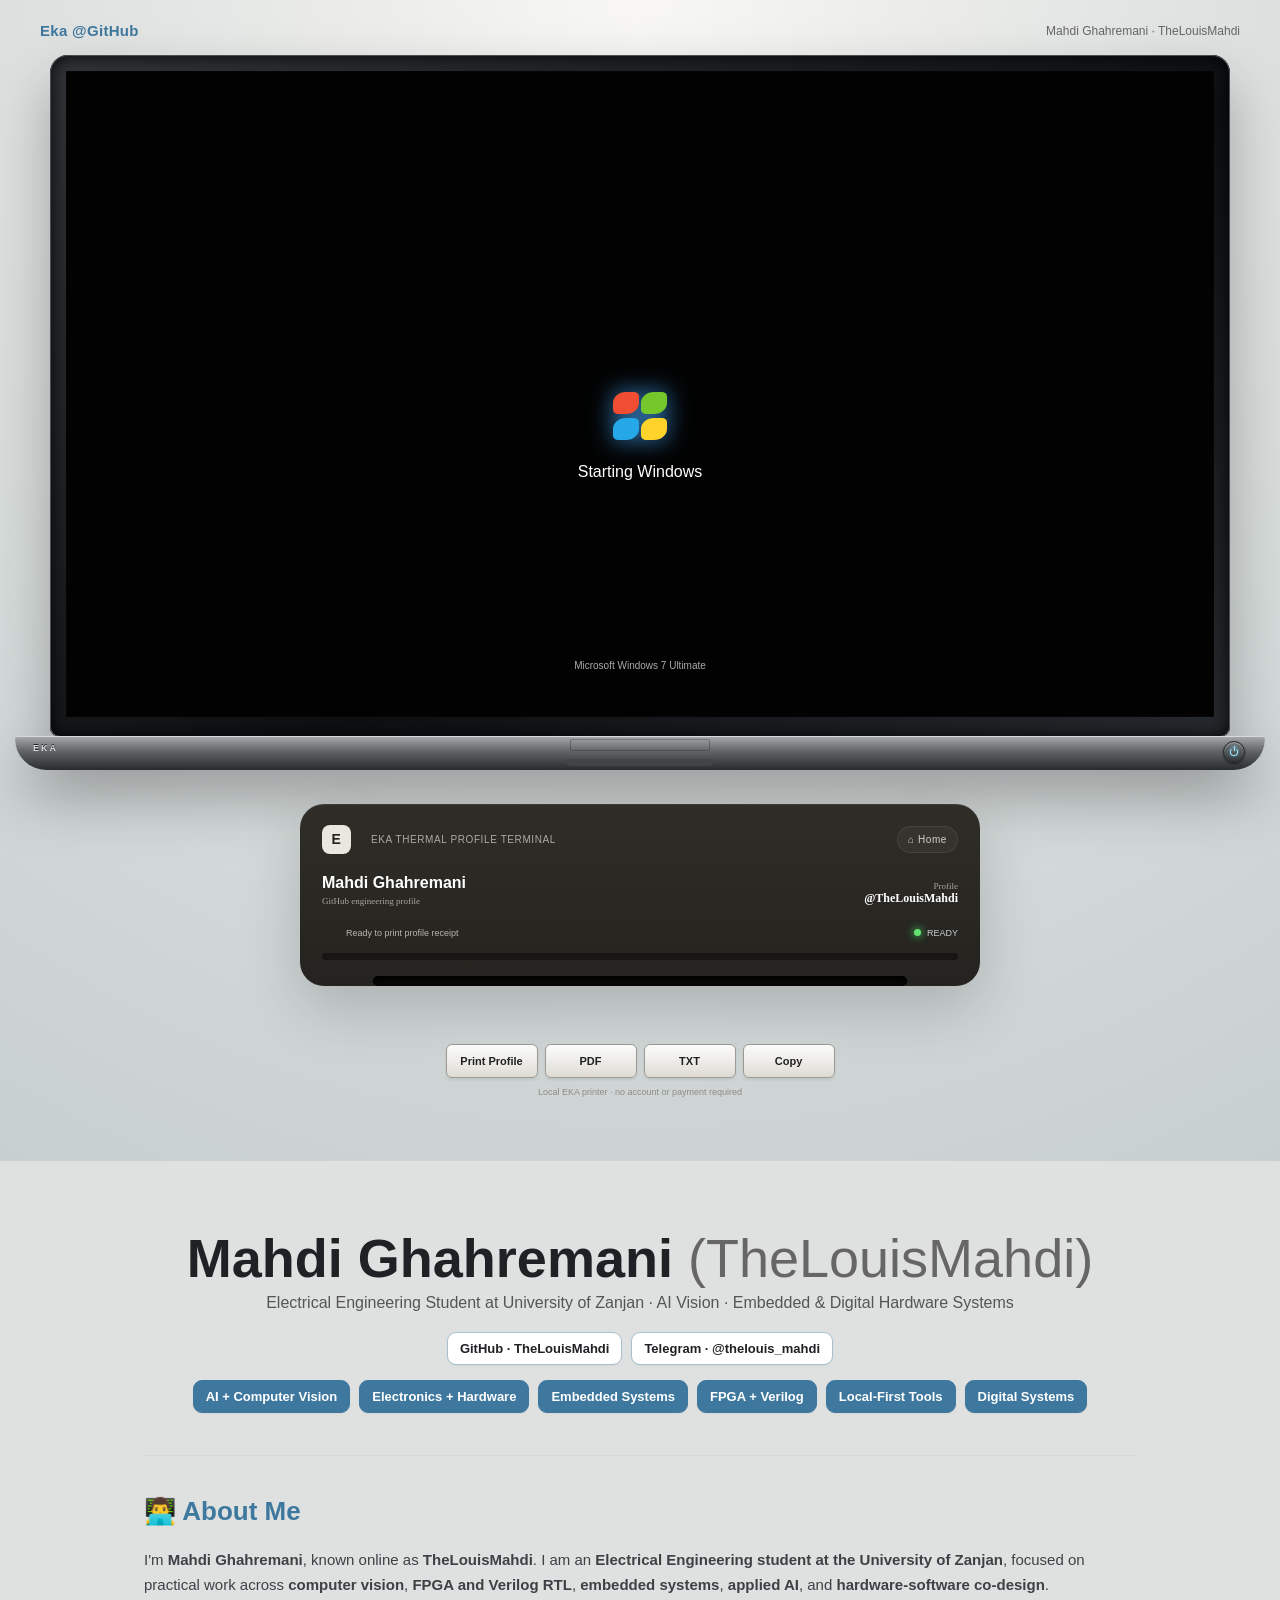
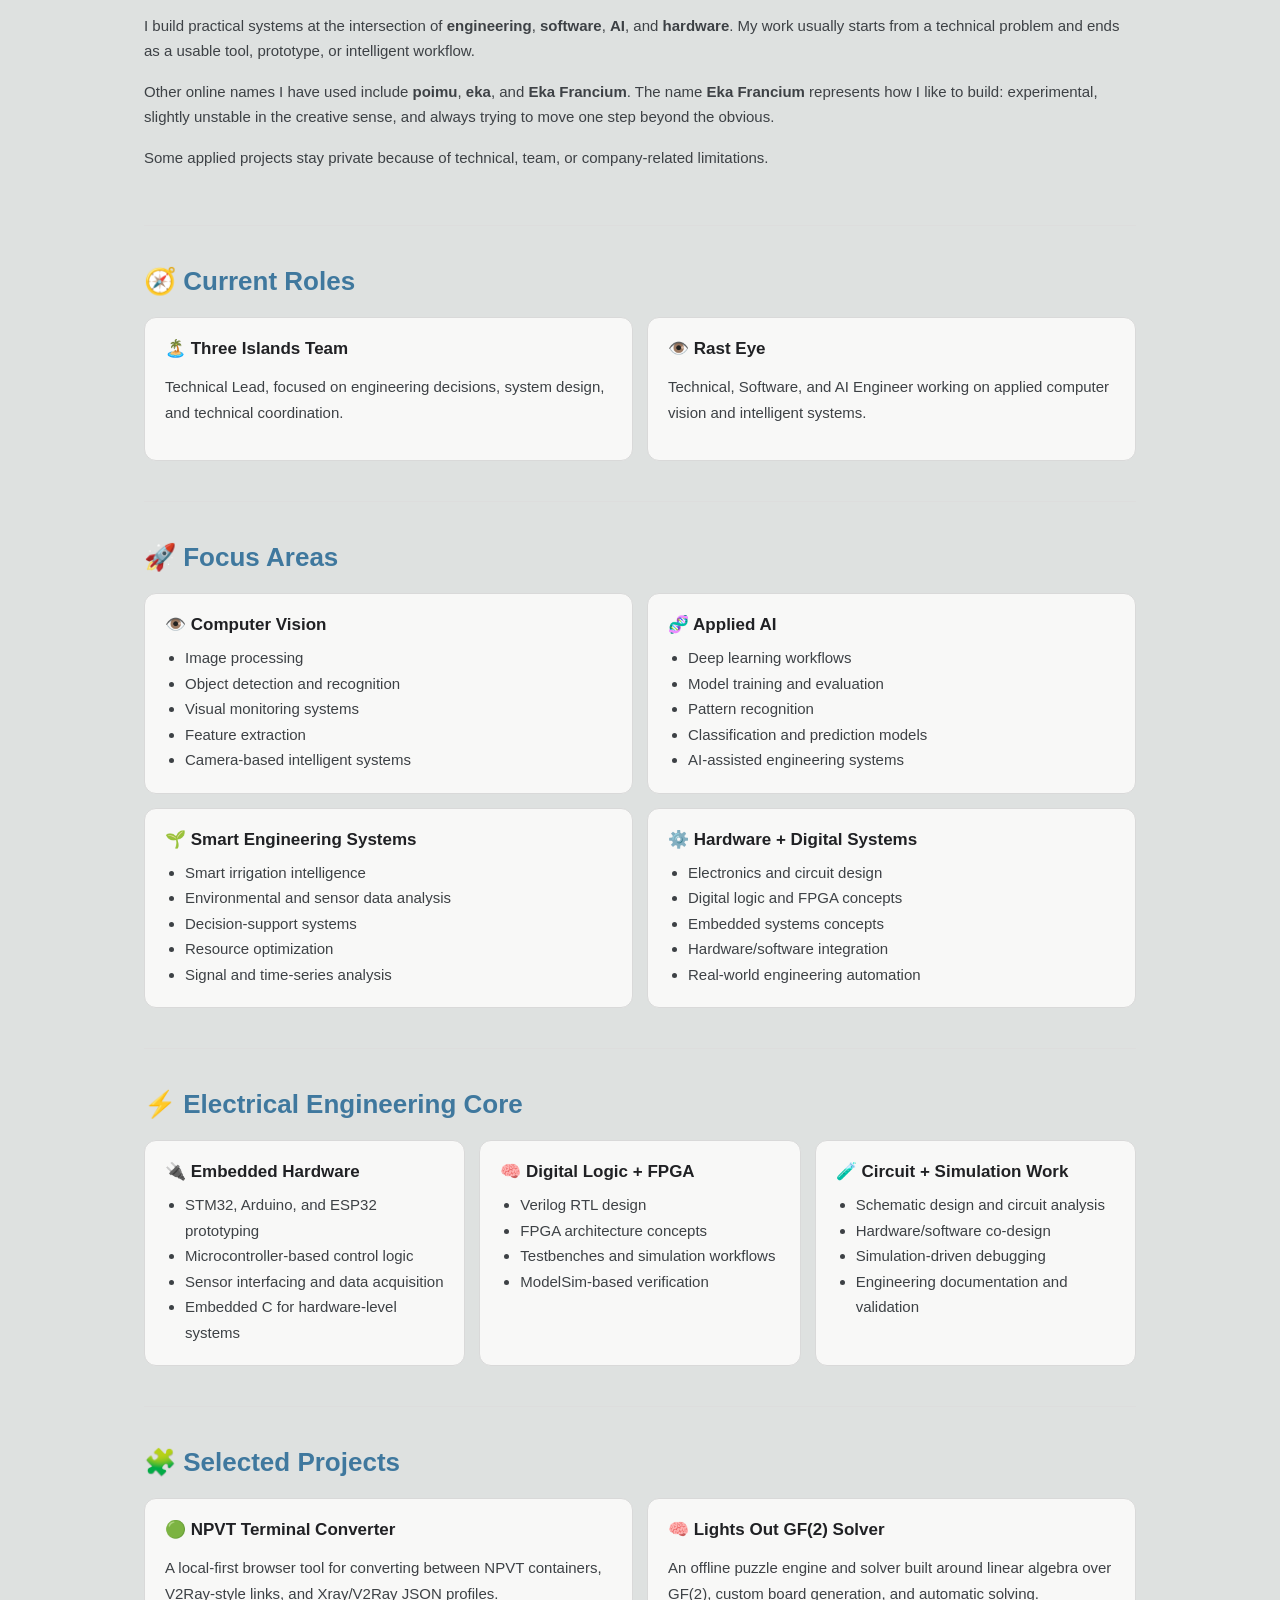
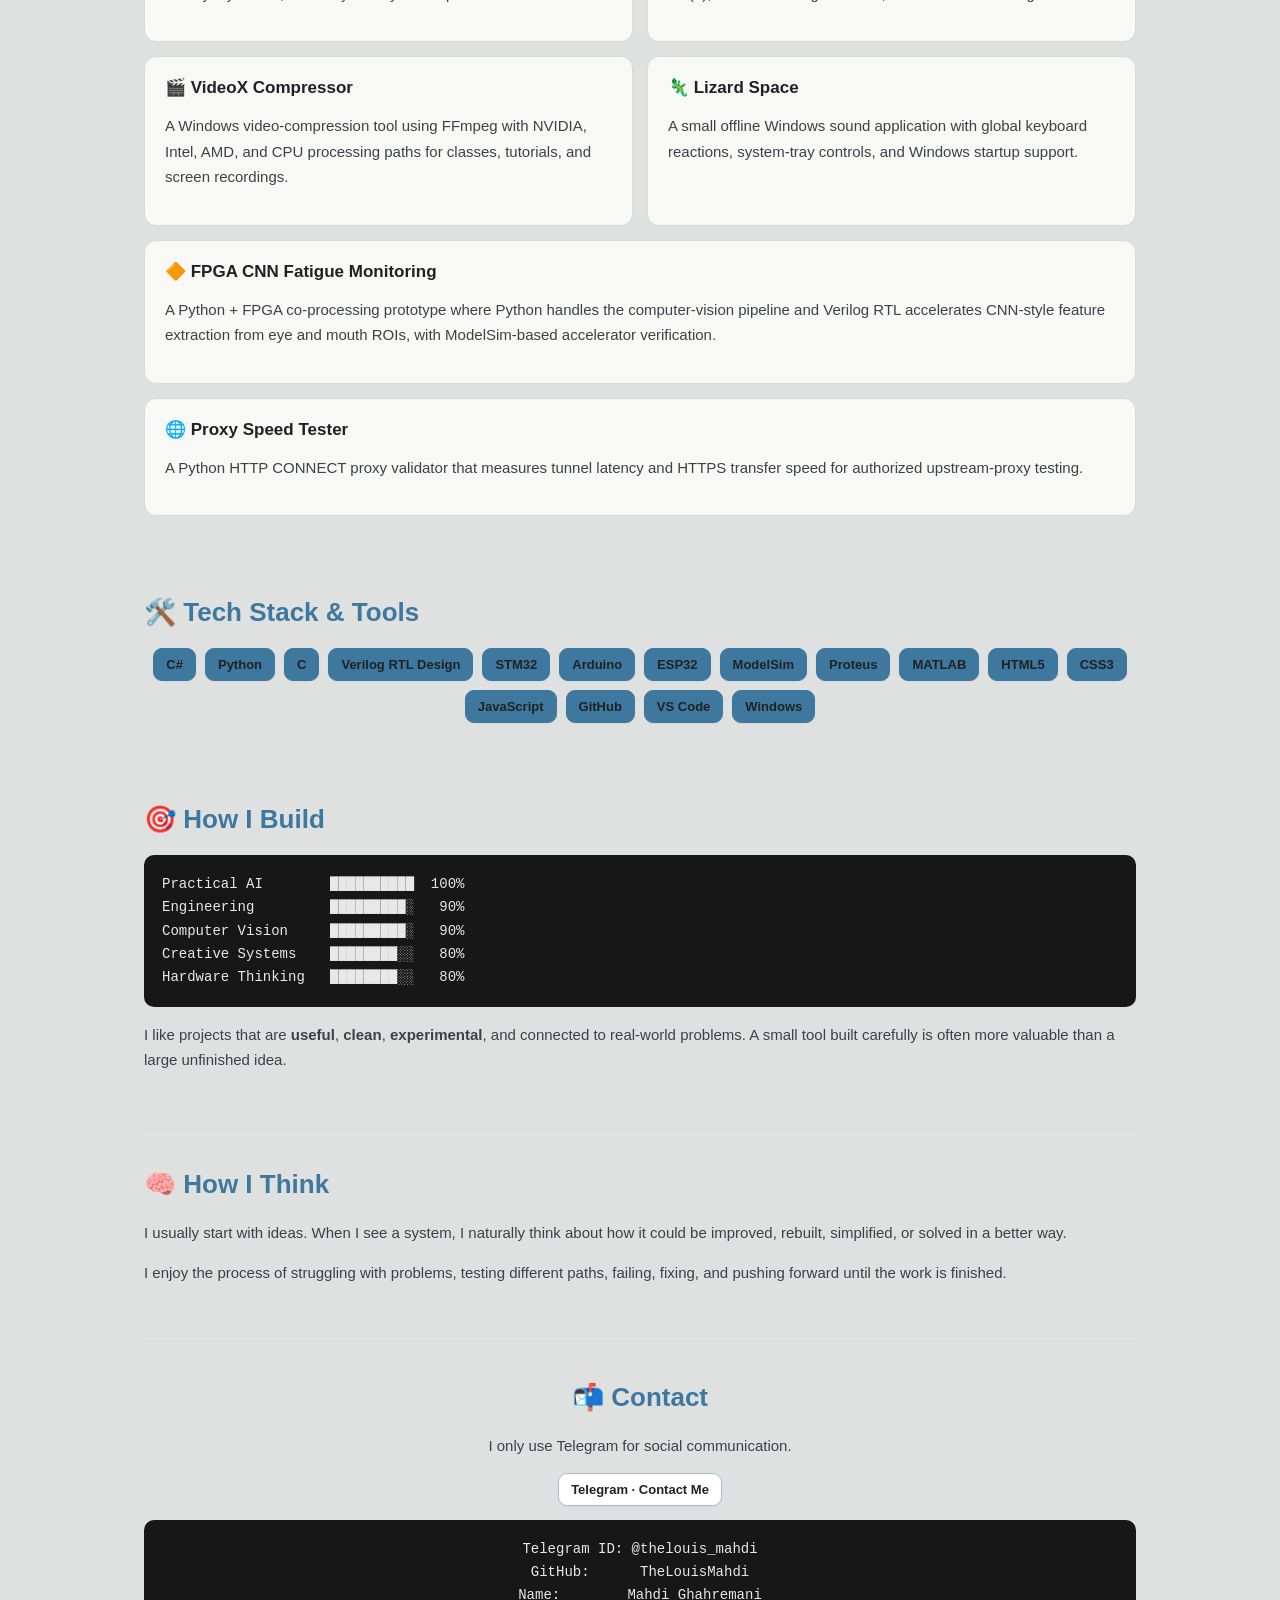
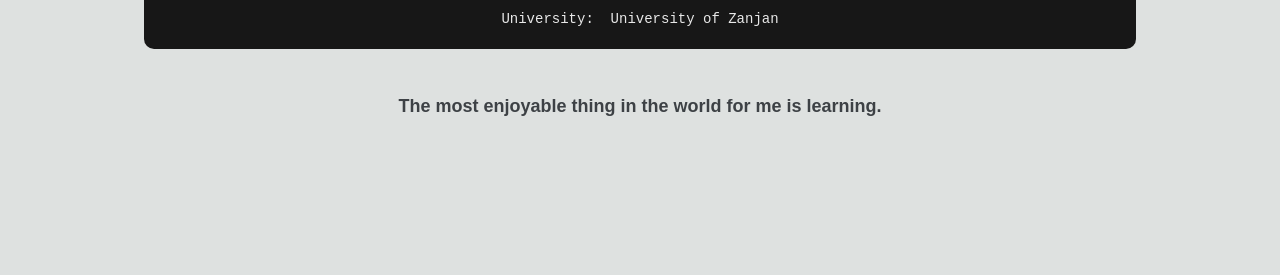
==== index.html @ 7e2b0e24 "Fix Start search and restore Windows 7 personalization" ====
<!doctype html>
<html lang="en">
<head>
<meta charset="utf-8">
<meta name="viewport" content="width=device-width,initial-scale=1,viewport-fit=cover">
<meta name="theme-color" content="#e9e7e2">
<meta name="description" content="Mahdi Ghahremani, TheLouisMahdi, electrical engineering, embedded systems, FPGA, AI and computer vision.">
<meta name="robots" content="index,follow">
<meta property="og:title" content="Eka @GitHub · TheLouisMahdi">
<meta property="og:description" content="An interactive Windows 7 portfolio for Mahdi Ghahremani: FPGA, embedded systems, AI vision and engineering projects.">
<meta property="og:type" content="website">
<meta property="og:url" content="https://thelouismahdi.github.io/TheLouisMahdi/">
<meta property="og:image" content="https://avatars.githubusercontent.com/u/284312505?v=4">
<link rel="canonical" href="https://thelouismahdi.github.io/TheLouisMahdi/">
<link rel="icon" href="data:image/svg+xml,%3Csvg xmlns='http://www.w3.org/2000/svg' viewBox='0 0 64 64'%3E%3Crect width='64' height='64' rx='12' fill='%23111820'/%3E%3Ctext x='32' y='43' text-anchor='middle' font-family='Arial' font-size='34' font-weight='700' fill='%237de3ff'%3EE%3C/text%3E%3C/svg%3E">
<title>Eka @GitHub · TheLouisMahdi</title>
<link rel="stylesheet" href="css/base.css">
<link rel="stylesheet" href="css/windows7.css">
<link rel="stylesheet" href="css/receipt.css">
</head>
<body>
<main>
<section class="hero">
  <div class="hero-bar">
    <a class="eka-link" href="https://github.com/TheLouisMahdi" target="_blank" rel="noreferrer">Eka @GitHub</a>
    <span class="hero-name">Mahdi Ghahremani · TheLouisMahdi</span>
  </div>

  <section class="laptop" aria-label="Interactive Windows 7 portfolio">
    <div class="lid">
      <div class="screen" id="screen">
        <div class="desktop" id="desktop">
          <section class="system-screen boot-screen" id="bootScreen" aria-live="polite">
            <div class="bios-panel" id="biosPanel">
              <strong>EKA</strong>
              <span>EKA NOTEBOOK BIOS v7.1</span>
              <pre>Intel-compatible virtual processor
Memory Test: 4096 MB OK
EKA SSD 128 GB · Data Disk 1 TB
Initializing USB, keyboard and touch input...</pre>
              <small>Press F2 for Setup · F12 for Boot Menu</small>
            </div>
            <div class="windows-boot hidden" id="windowsBoot">
              <div class="boot-mark" aria-hidden="true"><i></i><i></i><i></i><i></i></div>
              <strong>Starting Windows</strong>
              <span>Microsoft Windows 7 Ultimate</span>
            </div>
          </section>

          <section class="system-screen welcome-screen hidden" id="welcomeScreen" aria-live="polite">
            <div class="welcome-user"><span>M</span><strong>Mahdi Ghahremani</strong><small>Welcome</small></div>
            <div class="welcome-brand">Windows 7 Ultimate · EKA-PC</div>
          </section>

          <section class="system-screen lock-screen hidden" id="lockScreen">
            <div class="lock-time" id="lockTime"></div>
            <button class="lock-user" id="unlockBtn"><span>M</span><strong>Mahdi Ghahremani</strong><small>Locked · click to unlock</small></button>
            <button class="lock-power" id="lockPowerBtn" aria-label="Power options">⏻</button>
            <div class="welcome-brand">Windows 7 Ultimate · EKA-PC</div>
          </section>

          <section class="system-screen shutdown-screen hidden" id="shutdownScreen" aria-live="polite">
            <div class="shutdown-spinner"></div>
            <strong id="shutdownText">Shutting down...</strong>
            <span>Windows 7 Ultimate</span>
          </section>

          <section class="system-screen power-off-screen hidden" id="powerOffScreen">
            <span>EKA</span>
            <small>Press the laptop power button to start</small>
          </section>

          <div class="desktop-icons" id="desktopIcons"></div>

          <section class="window explorer-window hidden" id="explorerWindow" data-app="explorer">
            <div class="titlebar" data-drag-handle>
              <div class="title-left"><span class="title-mini" data-icon="folder"></span><span class="window-title" id="explorerTitle">Computer</span></div>
              <div class="win-controls">
                <button class="win-control" data-window-action="min" aria-label="Minimize">_</button>
                <button class="win-control" data-window-action="max" aria-label="Maximize">□</button>
                <button class="win-control close" data-window-action="close" aria-label="Close">×</button>
              </div>
            </div>
            <div class="explorer-nav">
              <button class="nav-circle" id="backBtn" aria-label="Back">‹</button>
              <button class="nav-circle" id="forwardBtn" aria-label="Forward">›</button>
              <div class="address" id="addressBar">Computer</div>
              <input class="explorer-search" id="explorerSearch" placeholder="Search Computer" autocomplete="off">
            </div>
            <div class="explorer-menu hidden" id="explorerMenuBar"><button>File</button><button>Edit</button><button>View</button><button>Tools</button><button>Help</button></div>
            <div class="explorer-command"><button id="organizeBtn">Organize ▾</button><button id="newFolderBtn">New folder</button><span id="explorerHint">System locations and project files</span><button id="changeViewBtn" title="Change your view">▦ ▾</button></div>
            <div class="explorer-body">
              <aside class="navpane">
                <div class="nav-group">Favorites</div>
                <button class="nav-item" data-open="desktop">Desktop</button>
                <button class="nav-item" data-open="downloads">Downloads</button>
                <div class="nav-group">Libraries</div>
                <button class="nav-item" data-open="documents">Documents</button>
                <button class="nav-item" data-open="pictures">Pictures</button>
                <button class="nav-item" data-open="music">Music</button>
                <button class="nav-item" data-open="videos">Videos</button>
                <div class="nav-group">Homegroup</div>
                <button class="nav-item" data-open="homegroup">Homegroup</button>
                <div class="nav-group">Computer</div>
                <button class="nav-item" data-open="computer">Computer</button>
                <button class="nav-item" data-open="github">GitHub (G:)</button>
                <div class="nav-group">Network</div>
                <button class="nav-item" data-open="network">Network</button>
              </aside>
              <div class="filepane" id="fileArea"></div>
            </div>
            <div class="statusbar" id="explorerStatus">0 items</div>
          </section>

          <section class="window console-window hidden" id="cmdWindow" data-app="cmd">
            <div class="titlebar" data-drag-handle>
              <div class="title-left"><span class="title-mini" data-icon="cmd"></span><span class="window-title">Command Prompt</span></div>
              <div class="win-controls">
                <button class="win-control" data-window-action="min">_</button>
                <button class="win-control" data-window-action="max">□</button>
                <button class="win-control close" data-window-action="close">×</button>
              </div>
            </div>
            <div class="console-body cmd-console" id="cmdOutput"></div>
            <form class="console-input-row" id="cmdForm"><span id="cmdPrompt"></span><input id="cmdInput" autocomplete="off" spellcheck="false"></form>
          </section>

          <section class="window console-window hidden" id="psWindow" data-app="powershell">
            <div class="titlebar" data-drag-handle>
              <div class="title-left"><span class="title-mini" data-icon="powershell"></span><span class="window-title">Windows PowerShell</span></div>
              <div class="win-controls">
                <button class="win-control" data-window-action="min">_</button>
                <button class="win-control" data-window-action="max">□</button>
                <button class="win-control close" data-window-action="close">×</button>
              </div>
            </div>
            <div class="console-body ps-console" id="psOutput"></div>
            <form class="console-input-row ps-input-row" id="psForm"><span id="psPrompt"></span><input id="psInput" autocomplete="off" spellcheck="false"></form>
          </section>

          <section class="window notepad-window hidden" id="notepadWindow" data-app="notepad">
            <div class="titlebar" data-drag-handle>
              <div class="title-left"><span class="title-mini" data-icon="notepad"></span><span class="window-title" id="notepadTitle">Untitled - Notepad</span></div>
              <div class="win-controls">
                <button class="win-control" data-window-action="min">_</button>
                <button class="win-control" data-window-action="max">□</button>
                <button class="win-control close" data-window-action="close">×</button>
              </div>
            </div>
            <div class="notepad-menu" role="menubar">
              <button id="noteFileMenu" aria-haspopup="true">File</button>
              <button id="noteEditMenu">Edit</button>
              <button id="noteFormatMenu">Format</button>
              <button id="noteViewMenu">View</button>
              <button id="noteHelpMenu">Help</button>
              <div class="notepad-dropdown hidden" id="noteFileDropdown">
                <button id="noteNew">New <kbd>Ctrl+N</kbd></button>
                <button id="noteOpen">Open... <kbd>Ctrl+O</kbd></button>
                <button id="noteProfile">Open profile.txt</button>
                <span></span>
                <button id="noteSaveCurrent">Save <kbd>Ctrl+S</kbd></button>
                <button id="noteSave">Save As...</button>
                <span></span>
                <button id="notePrint">Print...</button>
              </div>
              <div class="notepad-dropdown note-edit-dropdown hidden" id="noteEditDropdown">
                <button data-note-edit="undo">Undo <kbd>Ctrl+Z</kbd></button><span></span><button data-note-edit="cut">Cut <kbd>Ctrl+X</kbd></button><button data-note-edit="copy">Copy <kbd>Ctrl+C</kbd></button><button data-note-edit="paste">Paste <kbd>Ctrl+V</kbd></button><button data-note-edit="delete">Delete <kbd>Del</kbd></button><span></span><button data-note-edit="find">Find... <kbd>Ctrl+F</kbd></button><button data-note-edit="replace">Replace... <kbd>Ctrl+H</kbd></button><button data-note-edit="goto">Go To... <kbd>Ctrl+G</kbd></button><span></span><button data-note-edit="selectAll">Select All <kbd>Ctrl+A</kbd></button><button data-note-edit="time">Time/Date <kbd>F5</kbd></button>
              </div>
              <div class="notepad-dropdown note-format-dropdown hidden" id="noteFormatDropdown"><button id="noteWordWrap">Word Wrap</button><button id="noteFont">Font...</button></div>
              <div class="notepad-dropdown note-view-dropdown hidden" id="noteViewDropdown"><button id="noteStatusToggle">Status Bar</button></div>
              <div class="notepad-dropdown note-help-dropdown hidden" id="noteHelpDropdown"><button id="noteViewHelp">View Help</button><button id="noteAbout">About Notepad</button></div>
            </div>
            <textarea id="noteText" spellcheck="false"></textarea>
            <div class="notepad-status hidden" id="noteStatus"><span>Ln 1, Col 1</span><span>100%</span><span>Windows (CRLF)</span><span>UTF-8</span></div>
          </section>

          <section class="window calculator-window hidden" id="calculatorWindow" data-app="calculator">
            <div class="titlebar" data-drag-handle>
              <div class="title-left"><span class="title-mini" data-icon="calculator"></span><span class="window-title">Calculator</span></div>
              <div class="win-controls">
                <button class="win-control" data-window-action="min">_</button>
                <button class="win-control close" data-window-action="close">×</button>
              </div>
            </div>
            <div class="calc-body">
              <div class="calc-mode">View · Standard</div>
              <input id="calcDisplay" value="0" readonly aria-label="Calculator display">
              <div class="calc-grid" id="calcGrid"></div>
            </div>
          </section>

          <section class="window run-window hidden" id="runWindow" data-app="run">
            <div class="titlebar" data-drag-handle>
              <div class="title-left"><span class="title-mini" data-icon="run"></span><span class="window-title">Run</span></div>
              <div class="win-controls"><button class="win-control close" data-window-action="close">×</button></div>
            </div>
            <form class="run-body" id="runForm">
              <span class="run-big-icon" data-icon="run"></span>
              <p>Type the name of a program, folder, document, or Internet resource, and Windows will open it for you.</p>
              <label for="runInput">Open:</label>
              <input id="runInput" autocomplete="off" spellcheck="false">
              <div class="run-actions"><button type="submit">OK</button><button type="button" id="runCancel">Cancel</button></div>
            </form>
          </section>

          <section class="window image-window hidden" id="imageWindow" data-app="image">
            <div class="titlebar" data-drag-handle>
              <div class="title-left"><span class="title-mini" data-icon="photo"></span><span class="window-title" id="imageTitle">Windows Photo Viewer</span></div>
              <div class="win-controls">
                <button class="win-control" data-window-action="min">_</button>
                <button class="win-control" data-window-action="max">□</button>
                <button class="win-control close" data-window-action="close">×</button>
              </div>
            </div>
            <div class="image-body"><img id="imageView" alt=""></div>
            <div class="photo-toolbar">File · Print · E-mail · Burn · Open</div>
          </section>

          <section class="start-menu hidden" id="startMenu">
            <div class="start-left">
              <div class="start-user"><span class="user-tile">M</span><strong>Mahdi Ghahremani</strong></div>
              <div class="program-list" id="programList">
                <button class="start-program" data-app-open="explorer"><span data-icon="folder"></span><b>Windows Explorer</b></button>
                <button class="start-program" data-app-open="cmd"><span data-icon="cmd"></span><b>Command Prompt</b></button>
                <button class="start-program" data-app-open="powershell"><span data-icon="powershell"></span><b>Windows PowerShell</b></button>
                <button class="start-program" data-app-open="notepad"><span data-icon="notepad"></span><b>Notepad</b></button>
                <button class="start-program" data-app-open="calculator"><span data-icon="calculator"></span><b>Calculator</b></button>
                <button class="start-program" data-open="projects"><span data-icon="github"></span><b>GitHub Projects</b></button>
                <button class="start-program" data-external="https://t.me/thelouis_mahdi"><span data-icon="telegram"></span><b>Telegram</b></button>
              </div>
              <div class="start-search-results hidden" id="startSearchResults" aria-live="polite"></div>
              <input class="searchbox" id="searchBox" placeholder="Search programs and files" autocomplete="off">
            </div>
            <div class="start-right">
              <div class="start-avatar">M</div>
              <button class="start-link" data-open="documents">Documents</button>
              <button class="start-link" data-open="pictures">Pictures</button>
              <button class="start-link" data-open="computer">Computer</button>
              <button class="start-link" data-open="github">GitHub (G:)</button>
              <button class="start-link" data-app-open="control">Control Panel</button>
              <button class="start-link" data-control-open="personalization">Personalization</button>
              <button class="start-link" data-app-open="devices">Devices and Printers</button>
              <button class="start-link" data-app-open="run">Run...</button>
              <a class="start-link external-link" href="https://github.com/TheLouisMahdi" target="_blank" rel="noreferrer">Eka @GitHub</a>
              <div class="start-power">
                <button id="shutdownBtn">Shut down</button><button id="shutdownMenuBtn" aria-label="More power options">▴</button>
                <div class="power-menu hidden" id="powerMenu">
                  <button data-power-action="switch">Switch user</button>
                  <button data-power-action="logoff">Log off</button>
                  <button data-power-action="lock">Lock</button>
                  <button data-power-action="restart">Restart</button>
                  <button data-power-action="sleep">Sleep</button>
                  <button data-power-action="shutdown">Shut down</button>
                </div>
              </div>
            </div>
          </section>

          <div class="taskbar" id="taskbar">
            <button class="start-orb" id="startBtn" aria-label="Start"></button>
            <div class="task-apps" id="taskApps">
              <button class="task-button" data-task="explorer" aria-label="Windows Explorer"><span data-icon="folder"></span></button>
              <button class="task-button" data-task="cmd" aria-label="Command Prompt"><span data-icon="cmd"></span></button>
              <button class="task-button" data-task="powershell" aria-label="Windows PowerShell"><span data-icon="powershell"></span></button>
            </div>
            <button class="desktop-toolbar-button" id="desktopToolbarBtn">Desktop <span>»</span></button>
            <div class="tray-flyout desktop-toolbar-menu hidden" id="desktopToolbarMenu">
              <button data-toolbar-open="computer">Computer</button><button data-toolbar-open="documents">Documents</button><button data-toolbar-open="pictures">Pictures</button><button data-toolbar-app="notepad">Notepad</button><button data-toolbar-app="printprofile">Print Profile</button><button data-toolbar-external="https://github.com/TheLouisMahdi">Eka @GitHub</button>
            </div>
            <div class="tray">
              <button class="tray-button tray-overflow-button" id="trayOverflowBtn" aria-label="Show hidden icons">▲</button>
              <button class="tray-button action-center-button" id="actionCenterBtn" aria-label="Action Center"><span class="tray-flag"></span></button>
              <button class="tray-button network-button" id="networkBtn" aria-label="Wireless Network Connection"><span class="wifi-bars" aria-hidden="true"><i></i><i></i><i></i><i></i><i></i></span></button>
              <button class="tray-button volume-button" id="volumeBtn" aria-label="Speakers"><span class="speaker-icon" aria-hidden="true"></span></button>
              <button class="tray-button battery-button" id="batteryBtn" aria-label="Power"><span class="battery-icon" aria-hidden="true"><i></i></span></button>
              <button class="clock" id="clock" aria-label="Date and time"></button>
              <button class="peek" id="peekBtn" aria-label="Show desktop"></button>
            </div>
            <div class="tray-flyout tray-overflow hidden" id="trayOverflow"><strong>Hidden icons</strong><div><button title="EKA Control Center">E</button><button title="Python runtime">Py</button><button title="GitHub workspace">GH</button></div><a href="#" id="customizeTray">Customize...</a></div>
            <div class="tray-flyout action-center-flyout hidden" id="actionCenterFlyout"><h3>Action Center</h3><p><b>No current issues detected.</b></p><p>Windows Update and Firewall are on.</p><button id="actionCenterOpen">Open Action Center</button></div>
            <div class="tray-flyout network-flyout hidden" id="networkFlyout"><h3>Wireless Network Connection</h3><button class="network-row selected"><b>EKA-NETWORK</b><span id="networkStatus">Connected · Internet access</span><span class="wifi-bars" aria-hidden="true"><i></i><i></i><i></i><i></i><i></i></span></button><button class="network-row"><b>GitHub-Pages</b><span>Secured network</span><span class="wifi-bars medium" aria-hidden="true"><i></i><i></i><i></i><i></i><i></i></span></button><button id="networkConnect">Disconnect</button><a href="#" data-control-open="network-sharing">Open Network and Sharing Center</a></div>
            <div class="tray-flyout volume-flyout hidden" id="volumeFlyout"><h3>Speakers</h3><input id="volumeSlider" type="range" min="0" max="100" value="70"><strong id="volumeValue">70%</strong><button id="muteBtn">Mute</button><a href="#" data-app-open="control">Mixer</a></div>
            <div class="tray-flyout battery-flyout hidden" id="batteryFlyout"><h3>83% available (plugged in, charging)</h3><div class="battery-meter"><i></i></div><p>Current power plan: <b>Balanced</b></p><button id="powerPlanLink">More power options</button></div>
            <div class="tray-flyout clock-flyout hidden" id="clockFlyout"><h3 id="clockFlyoutTime"></h3><p id="clockFlyoutDate"></p><div class="mini-calendar">S&nbsp; M&nbsp; T&nbsp; W&nbsp; T&nbsp; F&nbsp; S<br>·&nbsp; ·&nbsp; ·&nbsp; 1&nbsp; 2&nbsp; 3&nbsp; 4<br>5&nbsp; 6&nbsp; 7&nbsp; 8&nbsp; 9&nbsp; 10 11<br>12 13 14 15 16 17 18<br>19 20 21 22 23 24 25</div><button id="dateTimeLink">Change date and time settings...</button></div>
          </div>
          <div class="fake-cursor" id="fakeCursor"></div>
        </div>
      </div>
    </div>
    <div class="laptop-base"><span class="laptop-brand">EKA</span><div class="trackpad"></div><button class="laptop-power" id="laptopPower" aria-label="EKA laptop power button"><i></i></button></div>
  </section>

  <section class="printer-zone" id="printerZone">
    <div class="printer">
      <div class="printer-head">
        <div class="printer-logo">E</div><span>EKA THERMAL PROFILE TERMINAL</span><div class="printer-home">⌂ Home</div>
      </div>
      <div class="printer-order"><div><strong>Mahdi Ghahremani</strong><span class="printer-sub">GitHub engineering profile</span></div><div><small>Profile</small><b>@TheLouisMahdi</b></div></div>
      <div class="printer-live"><span class="printer-spinner"></span><span id="statusText">Ready to print profile receipt</span><div class="led-wrap"><i></i><span id="printerState">READY</span></div></div>
      <div class="printer-track"><i id="printerProgress"></i></div>
      <div class="slot"></div>
    </div>
    <div class="receipt-stage">
      <article class="receipt hidden" id="receipt"></article>
      <button class="tear-zone hidden" id="tearZone" aria-label="Tear current receipt">
        <span class="tear-line"></span><span>Pull or click to tear</span>
      </button>
      <div class="torn-stack" id="tornStack"></div>
    </div>
    <div class="printer-actions">
      <button id="printBtn">Print Profile</button>
      <button id="pdfBtn">PDF</button>
      <button id="txtBtn">TXT</button>
      <button id="copyBtn">Copy</button>
    </div>
    <div class="printer-status">Local EKA printer · no account or payment required</div>
  </section>
</section>

<section class="readme" id="about">
  <div class="readme-head">
    <h1>Mahdi Ghahremani <span>(TheLouisMahdi)</span></h1>
    <p>Electrical Engineering Student at University of Zanjan · AI Vision · Embedded &amp; Digital Hardware Systems</p>
    <div class="profile-links">
      <a href="https://github.com/TheLouisMahdi" target="_blank" rel="noreferrer">GitHub · TheLouisMahdi</a>
      <a href="https://t.me/thelouis_mahdi" target="_blank" rel="noreferrer">Telegram · @thelouis_mahdi</a>
    </div>
    <div class="badges">
      <span>AI + Computer Vision</span><span>Electronics + Hardware</span><span>Embedded Systems</span><span>FPGA + Verilog</span><span>Local-First Tools</span><span>Digital Systems</span>
    </div>
  </div>

  <article class="readme-section">
    <h2>👨‍💻 About Me</h2>
    <p>I'm <strong>Mahdi Ghahremani</strong>, known online as <strong>TheLouisMahdi</strong>. I am an <strong>Electrical Engineering student at the University of Zanjan</strong>, focused on practical work across <strong>computer vision</strong>, <strong>FPGA and Verilog RTL</strong>, <strong>embedded systems</strong>, <strong>applied AI</strong>, and <strong>hardware-software co-design</strong>.</p>
    <p>I build practical systems at the intersection of <strong>engineering</strong>, <strong>software</strong>, <strong>AI</strong>, and <strong>hardware</strong>. My work usually starts from a technical problem and ends as a usable tool, prototype, or intelligent workflow.</p>
    <p>Other online names I have used include <strong>poimu</strong>, <strong>eka</strong>, and <strong>Eka Francium</strong>. The name <strong>Eka Francium</strong> represents how I like to build: experimental, slightly unstable in the creative sense, and always trying to move one step beyond the obvious.</p>
    <p>Some applied projects stay private because of technical, team, or company-related limitations.</p>
  </article>

  <article class="readme-section">
    <h2>🧭 Current Roles</h2>
    <div class="cards two">
      <div><h3>🏝️ Three Islands Team</h3><p>Technical Lead, focused on engineering decisions, system design, and technical coordination.</p></div>
      <div><h3>👁️ Rast Eye</h3><p>Technical, Software, and AI Engineer working on applied computer vision and intelligent systems.</p></div>
    </div>
  </article>

  <article class="readme-section">
    <h2>🚀 Focus Areas</h2>
    <div class="cards two">
      <div><h3>👁️ Computer Vision</h3><ul><li>Image processing</li><li>Object detection and recognition</li><li>Visual monitoring systems</li><li>Feature extraction</li><li>Camera-based intelligent systems</li></ul></div>
      <div><h3>🧬 Applied AI</h3><ul><li>Deep learning workflows</li><li>Model training and evaluation</li><li>Pattern recognition</li><li>Classification and prediction models</li><li>AI-assisted engineering systems</li></ul></div>
      <div><h3>🌱 Smart Engineering Systems</h3><ul><li>Smart irrigation intelligence</li><li>Environmental and sensor data analysis</li><li>Decision-support systems</li><li>Resource optimization</li><li>Signal and time-series analysis</li></ul></div>
      <div><h3>⚙️ Hardware + Digital Systems</h3><ul><li>Electronics and circuit design</li><li>Digital logic and FPGA concepts</li><li>Embedded systems concepts</li><li>Hardware/software integration</li><li>Real-world engineering automation</li></ul></div>
    </div>
  </article>

  <article class="readme-section">
    <h2>⚡ Electrical Engineering Core</h2>
    <div class="cards three">
      <div><h3>🔌 Embedded Hardware</h3><ul><li>STM32, Arduino, and ESP32 prototyping</li><li>Microcontroller-based control logic</li><li>Sensor interfacing and data acquisition</li><li>Embedded C for hardware-level systems</li></ul></div>
      <div><h3>🧠 Digital Logic + FPGA</h3><ul><li>Verilog RTL design</li><li>FPGA architecture concepts</li><li>Testbenches and simulation workflows</li><li>ModelSim-based verification</li></ul></div>
      <div><h3>🧪 Circuit + Simulation Work</h3><ul><li>Schematic design and circuit analysis</li><li>Hardware/software co-design</li><li>Simulation-driven debugging</li><li>Engineering documentation and validation</li></ul></div>
    </div>
  </article>

  <article class="readme-section">
    <h2>🧩 Selected Projects</h2>
    <div class="cards two projects">
      <a href="https://github.com/TheLouisMahdi/npvt-terminal-converter" target="_blank" rel="noreferrer"><h3>🟢 NPVT Terminal Converter</h3><p>A local-first browser tool for converting between NPVT containers, V2Ray-style links, and Xray/V2Ray JSON profiles.</p></a>
      <a href="https://github.com/TheLouisMahdi/lights-out-gf2-solver" target="_blank" rel="noreferrer"><h3>🧠 Lights Out GF(2) Solver</h3><p>An offline puzzle engine and solver built around linear algebra over GF(2), custom board generation, and automatic solving.</p></a>
      <a href="https://github.com/TheLouisMahdi/VideoX_Compressor" target="_blank" rel="noreferrer"><h3>🎬 VideoX Compressor</h3><p>A Windows video-compression tool using FFmpeg with NVIDIA, Intel, AMD, and CPU processing paths for classes, tutorials, and screen recordings.</p></a>
      <a href="https://github.com/TheLouisMahdi/LizardSpace" target="_blank" rel="noreferrer"><h3>🦎 Lizard Space</h3><p>A small offline Windows sound application with global keyboard reactions, system-tray controls, and Windows startup support.</p></a>
      <a class="wide" href="https://github.com/TheLouisMahdi/fpga-cnn-fatigue-monitoring" target="_blank" rel="noreferrer"><h3>🔶 FPGA CNN Fatigue Monitoring</h3><p>A Python + FPGA co-processing prototype where Python handles the computer-vision pipeline and Verilog RTL accelerates CNN-style feature extraction from eye and mouth ROIs, with ModelSim-based accelerator verification.</p></a>
      <a class="wide" href="https://github.com/TheLouisMahdi/proxy-speed-tester" target="_blank" rel="noreferrer"><h3>🌐 Proxy Speed Tester</h3><p>A Python HTTP CONNECT proxy validator that measures tunnel latency and HTTPS transfer speed for authorized upstream-proxy testing.</p></a>
    </div>
  </article>

  <article class="readme-section">
    <h2>🛠️ Tech Stack &amp; Tools</h2>
    <div class="badges tech"><span>C#</span><span>Python</span><span>C</span><span>Verilog RTL Design</span><span>STM32</span><span>Arduino</span><span>ESP32</span><span>ModelSim</span><span>Proteus</span><span>MATLAB</span><span>HTML5</span><span>CSS3</span><span>JavaScript</span><span>GitHub</span><span>VS Code</span><span>Windows</span></div>
  </article>

  <article class="readme-section">
    <h2>🎯 How I Build</h2>
    <pre class="skill-bars">Practical AI        ██████████  100%
Engineering         █████████░   90%
Computer Vision     █████████░   90%
Creative Systems    ████████░░   80%
Hardware Thinking   ████████░░   80%</pre>
    <p>I like projects that are <strong>useful</strong>, <strong>clean</strong>, <strong>experimental</strong>, and connected to real-world problems. A small tool built carefully is often more valuable than a large unfinished idea.</p>
  </article>

  <article class="readme-section">
    <h2>🧠 How I Think</h2>
    <p>I usually start with ideas. When I see a system, I naturally think about how it could be improved, rebuilt, simplified, or solved in a better way.</p>
    <p>I enjoy the process of struggling with problems, testing different paths, failing, fixing, and pushing forward until the work is finished.</p>
  </article>

  <article class="readme-section contact">
    <h2>📬 Contact</h2>
    <p>I only use Telegram for social communication.</p>
    <div class="profile-links"><a href="https://t.me/thelouis_mahdi" target="_blank" rel="noreferrer">Telegram · Contact Me</a></div>
    <pre>Telegram ID: @thelouis_mahdi
GitHub:      TheLouisMahdi
Name:        Mahdi Ghahremani
University:  University of Zanjan</pre>
    <p class="learning">The most enjoyable thing in the world for me is learning.</p>
  </article>
</section>
</main>
<script type="module" src="js/app.js"></script>
</body>
</html>
---- css/base.css ----
*{box-sizing:border-box}
:root{--site-accent:#4f96c5;--site-accent-soft:#e4f0f7;--site-accent-dark:#245573}
html{scroll-behavior:smooth}
body{margin:0;background:color-mix(in srgb,var(--site-accent) 7%,#e9e7e2);color:#202124;font-family:Inter,Segoe UI,Arial,sans-serif;transition:background-color .28s ease}
button,input,textarea{font:inherit}
button,a{-webkit-tap-highlight-color:transparent}
.hidden{display:none!important}
.hero{min-height:100vh;padding:22px 20px 64px;background:radial-gradient(circle at 50% 0,#f8f7f3 0,color-mix(in srgb,var(--site-accent) 8%,#e9e7e2) 46%,color-mix(in srgb,var(--site-accent) 15%,#ddd9d1) 100%);transition:background .28s ease}
.hero-bar{max-width:1200px;margin:0 auto 16px;display:flex;align-items:center;justify-content:space-between;gap:16px}
.eka-link{font-size:15px;font-weight:800;color:var(--site-accent-dark);text-decoration:none;letter-spacing:.02em}
.eka-link:hover{text-decoration:underline}
.hero-name{font-size:12px;color:#666}
.laptop{width:min(1180px,96vw);margin:0 auto;filter:drop-shadow(0 28px 28px rgba(0,0,0,.28))}
.lid{padding:16px 16px 20px;border-radius:18px 18px 10px 10px;background:linear-gradient(145deg,#313438,#0d0f11 58%,#272a2e);box-shadow:inset 0 0 0 1px #4c4f52,inset 0 0 18px #000}
.screen{position:relative;overflow:hidden;width:100%;aspect-ratio:16/9;background:#111;border:1px solid #050505;cursor:none}
.laptop-base{position:relative;height:34px;margin:-1px -35px 0;border-radius:3px 3px 34px 34px;background:linear-gradient(#a8aaac,#616466 45%,#292c2e);box-shadow:inset 0 1px #d8d9da}
.laptop-base:after{content:"";position:absolute;left:50%;bottom:4px;width:150px;height:7px;transform:translateX(-50%);border-radius:0 0 14px 14px;background:#424547}
.trackpad{position:absolute;top:3px;left:50%;width:140px;height:12px;transform:translateX(-50%);border:1px solid rgba(0,0,0,.25);border-radius:2px}
.readme{max-width:1040px;margin:0 auto;padding:70px 24px 96px}
.readme-head{text-align:center;padding-bottom:42px;border-bottom:1px solid #d8d8d8}
.readme-head h1{margin:0 0 8px;font-size:clamp(32px,5vw,54px);line-height:1.02}
.readme-head h1 span{font-weight:500;color:#666}
.readme-head p{margin:0 auto 20px;max-width:820px;color:#555;font-size:16px}
.profile-links,.badges{display:flex;flex-wrap:wrap;justify-content:center;gap:9px}
.profile-links a,.badges span{padding:8px 12px;border:1px solid #d6d6d6;border-radius:9px;background:#fff;color:#202124;text-decoration:none;font-size:13px;font-weight:700;box-shadow:0 1px 2px rgba(0,0,0,.04)}
.badges{margin-top:15px}
.badges span{background:#232323;color:#fff;border-color:#232323}
.readme-section{padding:40px 0;border-bottom:1px solid #ddd}
.readme-section:last-child{border-bottom:0}
.readme-section h2{font-size:26px;margin:0 0 20px;color:var(--site-accent-dark)}
.readme-section h3{margin:0 0 10px;font-size:17px}
.readme-section p,.readme-section li{font-size:15px;line-height:1.7;color:#3d4145}
.cards{display:grid;gap:14px}
.cards.two{grid-template-columns:repeat(2,minmax(0,1fr))}
.cards.three{grid-template-columns:repeat(3,minmax(0,1fr))}
.cards>div,.cards>a{display:block;padding:20px;border:1px solid #d9d9d9;border-radius:12px;background:#f8f8f7;color:inherit;text-decoration:none}
.cards ul{margin:0;padding-left:20px}
.projects a{transition:.15s ease}
.projects a:hover{transform:translateY(-2px);border-color:var(--site-accent);background:var(--site-accent-soft)}
.projects .wide{grid-column:1/-1}
.tech span{background:#fff;color:#202124;border-color:#d4d4d4}
.skill-bars,.contact pre{overflow:auto;padding:18px;border-radius:10px;background:#171717;color:#e8e8e8;font:14px/1.65 Consolas,monospace}
.contact{text-align:center}
.learning{margin-top:42px!important;font-weight:800;font-size:18px!important}
.desktop{position:absolute;inset:0;overflow:hidden;background:#0c6fb8 url("data:image/svg+xml,%3Csvg xmlns='http://www.w3.org/2000/svg' viewBox='0 0 1600 900'%3E%3Cdefs%3E%3CradialGradient id='a' cx='.24' cy='.72' r='.62'%3E%3Cstop offset='0' stop-color='%2386d632'/%3E%3Cstop offset='.18' stop-color='%232b9d2d'/%3E%3Cstop offset='.42' stop-color='%23077092'/%3E%3Cstop offset='.72' stop-color='%23073e86'/%3E%3Cstop offset='1' stop-color='%23061e4e'/%3E%3C/radialGradient%3E%3ClinearGradient id='b' x1='0' y1='.4' x2='1' y2='.7'%3E%3Cstop stop-color='%23fff' stop-opacity='.1'/%3E%3Cstop offset='.5' stop-color='%2303c7ff' stop-opacity='.55'/%3E%3Cstop offset='1' stop-color='%23fff' stop-opacity='0'/%3E%3C/linearGradient%3E%3C/defs%3E%3Crect width='1600' height='900' fill='url(%23a)'/%3E%3Cpath d='M-100 760C250 390 430 410 700 610s430 120 1000-160v500H-100z' fill='%231ec9ff' opacity='.2'/%3E%3Cpath d='M230 640c150-220 360-280 520-40s330 90 520-90' fill='none' stroke='url(%23b)' stroke-width='68'/%3E%3C/svg%3E") center/cover no-repeat}
.fake-cursor{position:absolute;z-index:9999;display:none;width:23px;height:31px;pointer-events:none;filter:drop-shadow(1px 2px 1px rgba(0,0,0,.35));transform:translate(1px,1px)}
.fake-cursor svg{width:100%;height:100%}
.screen.pointer-active .fake-cursor{display:block}
.desktop-icons{position:absolute;top:11px;left:10px;z-index:2;display:grid;grid-auto-flow:column;grid-template-rows:repeat(6,72px);gap:4px 11px}
.desktop-icon{width:78px;height:70px;padding:4px 2px;border:1px solid transparent;border-radius:3px;background:transparent;color:#fff;text-shadow:1px 1px 2px #000;cursor:default}
.desktop-icon:hover,.desktop-icon.selected{border-color:rgba(215,239,255,.55);background:linear-gradient(rgba(205,234,255,.28),rgba(120,184,231,.25))}
.desktop-svg{display:block;width:38px;height:38px;margin:0 auto 2px;filter:drop-shadow(1px 2px 1px rgba(0,0,0,.38))}
.desktop-svg svg{width:100%;height:100%}
.desktop-label{display:block;font-size:10px;line-height:12px;white-space:normal}
.toast{position:absolute;z-index:300;right:14px;bottom:58px;max-width:300px;padding:9px 12px;border:1px solid rgba(255,255,255,.55);border-radius:6px;background:rgba(19,37,52,.9);color:#fff;font-size:11px;box-shadow:0 8px 24px rgba(0,0,0,.3)}
@media(max-width:760px){.hero{padding:12px 7px 42px}
.hero-name{display:none}
.lid{padding:8px 8px 12px;border-radius:11px}
.laptop-base{height:22px;margin:0 -12px}
.screen{aspect-ratio:16/10}
.readme{padding:50px 16px 70px}
.cards.two,.cards.three{grid-template-columns:1fr}
.projects .wide{grid-column:auto}
.desktop-icons{grid-template-rows:repeat(4,62px);gap:2px}
.desktop-icon{width:62px;height:60px}
.desktop-svg{width:31px;height:31px}
.desktop-label{font-size:8px}
.screen{cursor:default}
.fake-cursor{display:none!important}
}
@media print{body *{visibility:hidden!important}
.printer-zone,.printer-zone *,.receipt,.receipt *{visibility:visible!important}
.printer-zone{position:absolute!important;inset:0!important;margin:0!important;padding:0!important;background:#fff!important}
.printer,.printer-actions,.printer-status,.tear-zone,.torn-stack{display:none!important}
.receipt-stage{min-height:0!important}
.receipt{display:block!important;position:static!important;transform:none!important;margin:0 auto!important;box-shadow:none!important;border:0!important}
}
@media(max-width:760px){
body{overflow-x:hidden}
.hero{padding-left:0;padding-right:0}
.hero-bar{padding:0 12px}
.laptop{width:100vw}
.screen{height:min(72vh,620px);min-height:470px;aspect-ratio:auto}
.lid{padding-left:6px;padding-right:6px}
.laptop-base{margin-left:-5px;margin-right:-5px}
.readme{padding-left:18px;padding-right:18px}
}
@media(max-width:430px){
.screen{height:74vh;min-height:500px}
.desktop-icons{grid-template-rows:repeat(6,64px)}
}
@media(max-height:520px) and (orientation:landscape){
.hero{padding-top:4px}
.hero-bar{margin-bottom:4px}
.laptop{width:92vw}
.screen{height:82vh;min-height:320px;aspect-ratio:auto}
.readme{padding-top:42px}
}
---- css/windows7.css ----
.window{position:absolute;z-index:20;overflow:hidden;border:1px solid rgba(22,58,84,.95);border-radius:7px;background:rgba(239,247,253,.96);box-shadow:0 12px 30px rgba(0,0,0,.48),inset 0 0 0 1px rgba(255,255,255,.8);min-width:280px;min-height:150px}
.window.maximized{top:1px!important;left:1px!important;width:calc(100% - 2px)!important;height:calc(100% - 39px)!important;border-radius:0}
.titlebar{height:29px;display:flex;align-items:center;justify-content:space-between;padding-left:8px;background:linear-gradient(to bottom,rgba(236,251,255,.92),rgba(130,194,232,.75) 48%,rgba(61,135,186,.76) 49%,rgba(190,228,247,.74));border-bottom:1px solid #527b96;color:#08253b;text-shadow:0 1px rgba(255,255,255,.8);user-select:none}
.title-left{display:flex;align-items:center;min-width:0;gap:5px}
.window-title{overflow:hidden;text-overflow:ellipsis;white-space:nowrap;font-size:11px;font-weight:600}
.title-mini{width:16px;height:16px;display:inline-grid;place-items:center}
.title-mini svg{width:16px;height:16px}
.win-controls{height:100%;display:flex;align-items:flex-start;padding-right:5px}
.win-control{width:27px;height:19px;padding:0;border:1px solid rgba(52,85,107,.68);border-top:0;border-radius:0 0 3px 3px;background:linear-gradient(#edf8ff,#9dc6df);color:#102e42;font:12px/16px Segoe UI,sans-serif;box-shadow:inset 0 0 0 1px rgba(255,255,255,.4);cursor:default}
.win-control:hover{background:linear-gradient(#f9fdff,#72c7ef)}
.win-control.close{width:41px;background:linear-gradient(#f7d1cc,#ce5b4d);color:#fff;text-shadow:0 -1px rgba(0,0,0,.4)}
.win-control.close:hover{background:linear-gradient(#ffc9c1,#f43d27)}
.explorer-window{top:54px;left:132px;width:66%;height:68%}
.explorer-nav{display:flex;align-items:center;gap:4px;height:34px;padding:4px 7px;background:linear-gradient(#f6fbff,#d9eaf5);border-bottom:1px solid #a8bfce}
.nav-circle{width:24px;height:24px;padding:0;border:1px solid #8fa9b9;border-radius:50%;background:linear-gradient(#fff,#c7e1ef);color:#326d93;font-size:19px;line-height:18px}
.address{height:24px;min-width:120px;flex:1;padding:4px 8px;border:1px solid #8ca8bb;background:#fff;font-size:10px;color:#333}
.explorer-search{width:30%;height:24px;border:1px solid #8ca8bb;padding:3px 8px;font-size:10px}
.explorer-command{height:27px;display:flex;align-items:center;gap:12px;padding:0 8px;background:linear-gradient(#fff,#e8f0f5);border-bottom:1px solid #c1cbd1;font-size:10px;color:#344d5c}
.explorer-command button{border:0;background:transparent;padding:2px 3px;color:inherit}
.explorer-body{display:grid;grid-template-columns:135px 1fr;height:calc(100% - 114px);min-height:0}
.navpane{overflow:auto;padding:6px;background:linear-gradient(to right,#eff6fa,#f8fbfc);border-right:1px solid #b7c9d4}
.nav-group{margin:8px 6px 3px;font-size:9px;font-weight:700;color:#587484}
.nav-item{display:block;width:100%;padding:4px 8px;border:1px solid transparent;background:transparent;text-align:left;font-size:9px;color:#253c4b}
.nav-item:hover{border-color:#bcd6e5;border-radius:3px;background:#dcecf5}
.filepane{overflow:auto;padding:10px;background:#fff}
.statusbar{height:24px;padding:5px 9px;border-top:1px solid #c5d0d8;background:linear-gradient(#f8fbfd,#e5edf2);font-size:9px;color:#53656f}
.file-grid{display:grid;grid-template-columns:repeat(auto-fill,minmax(92px,1fr));gap:8px}
.file-item{min-height:78px;padding:6px;border:1px solid transparent;border-radius:3px;background:transparent;color:#1e2f3a;text-align:center;cursor:default}
.file-item:hover{border-color:#b9d6e7;background:linear-gradient(#f0f9ff,#dcedf7)}
.file-icon{display:block;width:38px;height:38px;margin:0 auto 4px}
.file-icon svg{width:100%;height:100%}
.file-name{display:block;font-size:9px;line-height:12px;word-break:break-word}
.drive-list{display:grid;gap:10px}
.drive-row{display:grid;grid-template-columns:44px 1fr;align-items:center;gap:10px;padding:6px;border:1px solid transparent;background:transparent;text-align:left}
.drive-row:hover{border-color:#bdd5e4;background:#f1f8fc}
.drive-row .file-icon{width:42px;height:42px;margin:0}
.drive-name{display:block;font-size:10px}
.drive-meter{display:block;height:9px;margin:5px 0 2px;border:1px solid #8fa3b0;background:#f5f5f5}
.drive-meter i{display:block;height:100%;background:linear-gradient(#64c8ff,#1588d2)}
.drive-meta{display:block;font-size:8px;color:#667781}
.console-window{top:74px;left:168px;width:61%;height:58%;background:#0c0c0c}
.console-body{height:calc(100% - 52px);overflow:auto;padding:8px 9px 0;white-space:pre-wrap;word-break:break-word;font:10px/1.4 Consolas,"Courier New",monospace}
.cmd-console{background:#0c0c0c;color:#e6e6e6}
.ps-console{background:#012456;color:#f4f4f4}
.console-input-row{height:23px;display:flex;align-items:center;padding:0 9px;background:#0c0c0c;color:#e6e6e6;font:10px Consolas,monospace}
.ps-input-row{background:#012456;color:#fff}
.console-input-row input{min-width:0;flex:1;border:0;outline:0;background:transparent;color:inherit;font:inherit}
.notepad-window{top:66px;left:205px;width:58%;height:61%;background:#fff}
.notepad-menu{height:25px;display:flex;gap:2px;padding:2px 4px;border-bottom:1px solid #aaa;background:#f6f6f6}
.notepad-menu button{border:0;background:transparent;padding:3px 7px;font-size:9px}
.notepad-menu button:hover{background:#dcecf7}
.notepad-window textarea{display:block;width:100%;height:calc(100% - 54px);resize:none;border:0;outline:0;padding:6px;background:#fff;color:#111;font:10px/1.35 Consolas,monospace}
.calculator-window{top:90px;left:47%;width:252px;min-width:252px;height:auto;background:#dce8f1}
.calc-body{padding:7px;background:linear-gradient(#edf5fa,#d6e4ed)}
.calc-mode{margin-bottom:5px;font-size:9px;color:#3d4d58}
.calc-body input{width:100%;height:40px;margin-bottom:6px;padding:2px 8px;border:1px solid #7b919e;background:linear-gradient(#eaf3df,#fff);text-align:right;font:20px Consolas,monospace}
.calc-grid{display:grid;grid-template-columns:repeat(5,1fr);gap:4px}
.calc-grid button{height:29px;border:1px solid #8499a6;border-radius:2px;background:linear-gradient(#fff,#d9e5ec);font-size:10px}
.calc-grid button:hover{background:linear-gradient(#fff,#bde7ff)}
.run-window{top:35%;left:30%;width:390px;height:170px}
.run-body{display:grid;grid-template-columns:46px 50px 1fr;gap:7px 8px;align-items:center;padding:15px;background:#f6f6f6;font-size:10px}
.run-big-icon{grid-row:1/4;width:40px;height:40px}
.run-big-icon svg{width:100%;height:100%}
.run-body p{grid-column:2/4;margin:0 0 5px;line-height:1.4}
.run-body input{height:23px;border:1px solid #8f9fa8;padding:2px 5px}
.run-actions{grid-column:3/4;display:flex;justify-content:flex-end;gap:6px}
.run-actions button{min-width:62px;height:23px;border:1px solid #8899a3;background:linear-gradient(#fff,#dce7ed);font-size:9px}
.image-window{top:55px;left:180px;width:62%;height:66%;background:#242424}
.image-body{height:calc(100% - 54px);display:grid;place-items:center;padding:12px;background:#262626}
.image-body img{max-width:100%;max-height:100%;object-fit:contain;box-shadow:0 2px 16px #000}
.photo-toolbar{height:25px;padding:6px 10px;background:#e7edf1;border-top:1px solid #8f9aa1;font-size:9px;color:#35444d}
.start-menu{position:absolute;left:3px;bottom:39px;z-index:190;width:365px;height:405px;display:grid;grid-template-columns:224px 141px;border:1px solid #143c57;border-radius:8px 8px 0 0;background:linear-gradient(to right,rgba(233,247,255,.96) 0 61%,rgba(48,111,155,.95) 61%);box-shadow:0 10px 26px rgba(0,0,0,.52),inset 0 0 0 1px rgba(255,255,255,.65);overflow:hidden}
.start-left{position:relative;padding:9px 8px 39px;background:rgba(248,252,255,.92)}
.start-user{height:37px;display:flex;align-items:center;gap:8px;padding:0 4px 5px;border-bottom:1px solid #d2dce2;font-size:10px}
.user-tile{width:31px;height:31px;display:grid;place-items:center;border:2px solid #fff;border-radius:4px;background:linear-gradient(#87cffa,#2a72a8);color:#fff;font-size:18px;box-shadow:0 0 0 1px #6a8da4}
.program-list{padding-top:5px}
.start-program{width:100%;height:39px;display:flex;align-items:center;gap:8px;padding:3px 5px;border:1px solid transparent;background:transparent;text-align:left;color:#1b2d38;font-size:9px}
.start-program:hover{border-color:#bbd6e7;border-radius:4px;background:linear-gradient(#eff9ff,#cce8f7)}
.start-program span{width:30px;height:30px;flex:0 0 auto}
.start-program svg{width:100%;height:100%}
.searchbox{position:absolute;left:8px;right:8px;bottom:7px;width:calc(100% - 16px);height:26px;border:1px solid #748a98;padding:4px 7px;font-size:9px}
.start-right{padding:61px 8px 10px;position:relative}
.start-avatar{position:absolute;top:9px;left:50%;width:48px;height:48px;display:grid;place-items:center;transform:translateX(-50%);border:2px solid #fff;border-radius:5px;background:linear-gradient(#83cdf9,#266b9d);box-shadow:0 0 0 1px #345b76;color:#fff;font-size:24px}
.start-link{display:block;width:100%;min-height:30px;padding:7px 7px;border:1px solid transparent;border-radius:3px;background:transparent;color:#fff;text-align:left;text-decoration:none;text-shadow:0 1px 1px #153b56;font-size:9px}
.start-link:hover{border-color:rgba(255,255,255,.35);background:rgba(255,255,255,.17)}
.taskbar{position:absolute;left:0;right:0;bottom:0;z-index:180;height:39px;display:flex;align-items:center;background:linear-gradient(to bottom,rgba(165,214,239,.82),rgba(45,111,151,.88) 48%,rgba(12,64,101,.92) 49%,rgba(28,91,130,.96));border-top:1px solid rgba(255,255,255,.65);box-shadow:0 -1px 4px rgba(0,0,0,.25)}
.start-orb{width:48px;height:46px;align-self:flex-end;margin:0 2px -2px 1px;border:0;background:transparent;filter:drop-shadow(0 2px 2px rgba(0,0,0,.55))}
.start-orb svg{width:43px;height:43px}
.start-orb:hover{filter:drop-shadow(0 0 7px rgba(114,232,255,.95))}
.task-apps{display:flex;height:100%;align-items:center}
.task-button{width:47px;height:34px;margin:1px;border:1px solid rgba(255,255,255,.12);border-radius:3px;background:rgba(255,255,255,.05)}
.task-button:hover,.task-button.running{border-color:rgba(222,244,255,.55);background:linear-gradient(rgba(255,255,255,.28),rgba(116,184,222,.22))}
.task-button.active{box-shadow:inset 0 0 10px rgba(123,225,255,.3)}
.task-button span{display:block;width:26px;height:26px;margin:auto}
.task-button svg{width:100%;height:100%}
.tray{margin-left:auto;height:100%;display:flex;align-items:center;padding-left:7px;border-left:1px solid rgba(255,255,255,.12);color:#fff;text-shadow:0 1px #000;font-size:8px}
.tray-small,.tray-signal{padding:0 4px}
.clock{height:38px;min-width:64px;padding:2px 7px;border:0;background:transparent;color:#fff;text-align:center;white-space:pre-line;font:8px/1.25 Segoe UI,sans-serif;text-shadow:0 1px #000}
.clock:hover{background:rgba(255,255,255,.12)}
.peek{width:9px;height:39px;border:0;border-left:1px solid rgba(255,255,255,.42);background:linear-gradient(to right,rgba(255,255,255,.16),rgba(255,255,255,.02))}
.explorer-menu{height:22px;padding:2px 7px;border-bottom:1px solid #b8c5cd;background:#f7f7f7}.explorer-menu button{height:18px;padding:0 7px;border:0;background:transparent;color:#222;font-size:9px}.explorer-menu button:hover{background:#dcecf7}.explorer-window:has(.explorer-menu:not(.hidden)) .explorer-body{height:calc(100% - 136px)}.explorer-command #explorerHint{flex:1}.explorer-command #changeViewBtn{margin-left:auto}.explorer-window.hide-navigation .explorer-body{grid-template-columns:1fr}.explorer-window.hide-navigation .navpane{display:none}.details-view .file-grid{display:block;border-top:1px solid #c7d0d6}.details-view .file-item{display:grid;grid-template-columns:28px 1fr 90px;align-items:center;width:100%;min-height:30px;padding:2px 7px;border-bottom:1px solid #edf0f2;text-align:left}.details-view .file-icon{width:24px;height:24px;margin:0}.details-view .file-name{font-size:9px}.details-view .file-item:after{content:"File folder or document";color:#647580;font-size:8px}
.desktop-toolbar-button{align-self:stretch;margin-left:auto;padding:0 8px;border:0;border-left:1px solid rgba(255,255,255,.2);background:transparent;color:#fff;text-shadow:0 1px #000;font-size:9px}.desktop-toolbar-button:hover{background:rgba(255,255,255,.12)}
.tray{margin-left:0}.tray-button{min-width:26px;height:34px;padding:0 4px;border:0;background:transparent;color:#fff;text-shadow:0 1px #000;font:9px Segoe UI,Arial}.tray-button:hover{background:rgba(255,255,255,.14)}.volume-button{font-size:7px}.volume-button.muted{opacity:.55}.battery-button{font-size:12px}
.tray-flyout{position:absolute;z-index:210;right:10px;bottom:42px;width:245px;padding:10px;border:1px solid #7894a6;border-radius:4px;background:linear-gradient(#fbfdff,#e6f0f6);box-shadow:0 8px 22px rgba(0,0,0,.45),inset 0 0 0 1px #fff;color:#183346;text-shadow:none;font:9px/1.4 Segoe UI,Arial}.tray-flyout h3{margin:0 0 8px;color:#1c536f;font-size:11px}.tray-flyout p{margin:6px 0}.tray-flyout>a,.tray-flyout button{font-size:9px}.tray-flyout>a{display:block;margin-top:8px;color:#075d91}.tray-flyout button{min-height:25px;border:1px solid #8ca0ad;border-radius:2px;background:linear-gradient(#fff,#dce7ed);color:#193344}.tray-overflow{right:214px;width:185px}.tray-overflow>div{display:flex;gap:7px;margin:7px 0}.tray-overflow>div button{width:42px;height:38px}.action-center-flyout{right:177px}.network-flyout{right:126px;width:275px}.volume-flyout{right:84px;width:180px}.battery-flyout{right:56px;width:260px}.clock-flyout{right:8px;width:230px}.desktop-toolbar-menu{right:auto;left:170px;width:170px;padding:4px}.desktop-toolbar-menu button{display:block;width:100%;border:0;background:transparent;text-align:left}.desktop-toolbar-menu button:hover{background:#d9ebf6}.network-row{position:relative;display:block;width:100%;margin:3px 0;padding:7px 30px 7px 9px;text-align:left}.network-row b,.network-row span{display:block}.network-row span{color:#60727c;font-size:8px}.network-row i{position:absolute;right:7px;top:14px}.network-row.selected{border-color:#72a9c8;background:#dff2fc}.volume-flyout input{width:105px;vertical-align:middle}.volume-flyout strong{margin-left:6px}.battery-meter{height:13px;margin:9px 0;border:1px solid #6f858f;background:#fff}.battery-meter i{display:block;width:83%;height:100%;background:linear-gradient(#9ce06d,#54a52c)}.mini-calendar{padding:8px;border:1px solid #c2cdd3;background:#fff;text-align:center;font:10px/1.65 Consolas}.taskbar.small-icons .task-button{width:37px}.taskbar.small-icons .task-button span{width:20px;height:20px}
@media(max-width:760px){.explorer-window{top:35px;left:46px;width:82%;height:70%}
.explorer-body{grid-template-columns:90px 1fr}
.navpane{padding:3px}
.nav-group,.nav-item{font-size:7px}
.explorer-search{display:none}
.console-window{left:55px;width:79%;height:59%}
.notepad-window{left:65px;width:75%}
.calculator-window{left:28%;transform:scale(.82);transform-origin:top left}
.start-menu{width:310px;height:360px;grid-template-columns:190px 120px;bottom:35px}
.start-left{padding-bottom:36px}
.start-program{height:34px}
.start-program span{width:25px;height:25px}
.start-right{padding-top:56px}
.taskbar{height:35px}
.start-orb{width:43px;height:41px}
.task-button{width:40px;height:31px}
.tray-overflow-button,.action-center-button,.battery-button{display:none}
.desktop-toolbar-button{display:none}
.clock{min-width:56px;height:34px}
.peek{height:35px}
}
---- css/receipt.css ----
.printer-zone{width:min(610px,92vw);margin:30px auto 0}
.printer{position:relative;z-index:4;padding:16px 18px 20px;border:1px solid #171717;border-radius:8px 8px 4px 4px;background:linear-gradient(#3d4044,#17191b 58%,#0c0d0e);box-shadow:0 16px 26px rgba(0,0,0,.28),inset 0 1px rgba(255,255,255,.18);color:#fff}
.printer-head{display:flex;justify-content:space-between;align-items:center;gap:20px;font:11px/1.25 Consolas,monospace;letter-spacing:.05em}
.printer-sub{display:block;margin-top:4px;color:#aeb7bc;font-size:9px;letter-spacing:0}
.led-wrap{display:flex;align-items:center;gap:6px;color:#c7cdd0;font-size:9px}
.led-wrap i{width:7px;height:7px;border-radius:50%;background:#63e173;box-shadow:0 0 8px #4dff6e}
.slot{height:9px;margin-top:13px;border-radius:6px;background:#060606;box-shadow:inset 0 2px 5px #000,0 1px rgba(255,255,255,.12)}
.receipt-stage{position:relative;height:0;min-height:0;overflow:hidden;perspective:900px;contain:layout paint}
.receipt-stage.receipt-ready{height:auto;overflow:visible}
.receipt{position:relative;z-index:2;width:420px;max-width:90%;margin:-1px auto 0;padding:22px 25px 26px;background:#fbfaf4;color:#121212;font:12px/1.35 "Courier New",Consolas,monospace;box-shadow:0 13px 22px rgba(0,0,0,.24);transform-origin:top center;backface-visibility:hidden;will-change:transform;translate:0 0}
.receipt:before,.torn-receipt:before{content:"";position:absolute;inset:0;pointer-events:none;opacity:.22;background-image:radial-gradient(#665 .45px,transparent .55px);background-size:4px 4px}
.receipt-header{text-align:center;padding-bottom:11px;border-bottom:1px dashed #333}
.receipt-gh{display:inline-grid;place-items:center;width:34px;height:34px;margin-bottom:5px;border:2px solid #111;border-radius:50%;font-weight:900}
.receipt-header strong{display:block;font-size:14px;letter-spacing:.08em}
.receipt-header small{display:block;margin-top:3px}
.receipt-section{padding:11px 0;border-bottom:1px dashed #333}
.receipt-row{display:flex;justify-content:space-between;gap:20px;margin:3px 0}
.receipt-row span:first-child{color:#555}
.receipt-row span:last-child{text-align:right}
.receipt-project{padding:2px 0}
.receipt-project:before{content:"+ "}
.receipt-total{padding-top:12px;text-align:center;font-weight:700}
.receipt-time{text-align:center;margin-top:7px;color:#555;font-size:10px}
.receipt-code{margin-top:12px;text-align:center;letter-spacing:.17em;font-weight:700}
.tear-zone{position:relative;z-index:5;display:flex;width:420px;max-width:90%;height:31px;margin:0 auto;padding:0;border:0;background:transparent;align-items:center;justify-content:center;gap:9px;color:#555;font:10px Consolas,monospace;cursor:grab;touch-action:none}
.tear-zone:active{cursor:grabbing}
.tear-line{width:150px;border-top:1px dashed #555}
.torn-stack{position:relative;z-index:1;width:420px;max-width:90%;margin:0 auto}
.torn-receipt{position:absolute;top:2px;left:0;width:100%;padding:18px 22px;background:#fbfaf4;color:#111;box-shadow:0 10px 20px rgba(0,0,0,.18);font:11px/1.35 "Courier New",monospace;transform-origin:top center;pointer-events:none}
.torn-receipt:nth-child(1){transform:translateY(8px) rotate(1deg)}
.torn-receipt:nth-child(2){transform:translateY(15px) rotate(-1.4deg)}
.torn-receipt:nth-child(3){transform:translateY(22px) rotate(.4deg)}
.torn-summary{display:flex;justify-content:space-between;border-bottom:1px dashed #555;padding-bottom:7px;margin-bottom:7px;font-weight:700}
.printer-actions{display:flex;justify-content:center;gap:7px;margin-top:54px;will-change:transform}
.printer-actions button{min-width:92px;height:34px;border:1px solid #9e9b94;border-radius:6px;background:linear-gradient(#fff,#dedbd4);color:#222;font-size:11px;font-weight:700;box-shadow:0 2px 3px rgba(0,0,0,.08)}
.printer-actions button:hover{background:#fff}
.printer-status{text-align:center;margin-top:9px;color:#6b6863;font:10px Consolas,monospace;will-change:transform}
.receipt-stage.has-torn{min-height:65px}
@keyframes tearAway{0%{transform:translateY(0) rotate(0)}
45%{transform:translateY(13px) rotate(-1deg)}
100%{transform:translateY(80px) rotate(3deg);opacity:0}
}
.receipt.tearing{animation:tearAway .58s ease-in forwards}
@media(max-width:600px){.receipt{padding:17px 17px 22px;font-size:10px}
.tear-zone{font-size:8px}
.printer-actions{display:grid;grid-template-columns:repeat(2,1fr)}
.printer-actions button{min-width:0}
.printer-head{font-size:9px}
}

.printer-zone{width:min(680px,94vw);margin-top:34px}.printer{padding:20px 22px 25px;border:0;border-radius:24px;background:linear-gradient(180deg,#2e2d27,#24231f);box-shadow:0 22px 60px rgba(0,0,0,.18),inset 0 1px rgba(255,255,255,.08);color:#fff}.printer-head{height:31px;color:#aaa9a4;font:10px Segoe UI,Arial;letter-spacing:.06em}.printer-logo{width:29px;height:29px;display:grid;place-items:center;border-radius:8px;background:#e9e7de;color:#24231f;font-weight:900;font-size:14px}.printer-head>span{margin-right:auto}.printer-home{padding:7px 10px;border:1px solid rgba(255,255,255,.08);border-radius:999px;background:rgba(255,255,255,.04);color:#d4d3ce}.printer-order{display:flex;align-items:end;justify-content:space-between;gap:12px;margin-top:19px;text-align:left}.printer-order>div:last-child{text-align:right}.printer-order strong{font:600 16px Segoe UI,Arial}.printer-order small,.printer-order b{display:block}.printer-order small{color:#aaa9a4;font:9px Segoe UI}.printer-order b{font:600 12px Segoe UI}.printer-sub{color:#aaa9a4;font:9px Segoe UI}.printer-live{display:grid;grid-template-columns:15px 1fr auto;align-items:center;gap:9px;min-height:22px;margin:16px 0 9px;color:#b7b6b1;font:9px Segoe UI,Arial}.printer-spinner{width:15px;height:15px;border:2px solid #5a5954;border-top-color:#d4d3ce;border-radius:50%;opacity:0}.printer-working .printer-spinner{opacity:1;animation:spin .75s linear infinite}.printer-done .printer-spinner{opacity:1;border:0;background:#7ee0a3;animation:none}.printer-done .printer-spinner:after{content:"";display:block;width:6px;height:3px;margin:4px;border-left:2px solid #173d25;border-bottom:2px solid #173d25;transform:rotate(-45deg)}.printer-live .led-wrap{margin-left:auto}.printer-track{height:7px;overflow:hidden;border-radius:999px;background:#171613}.printer-track i{display:block;width:100%;height:100%;border-radius:inherit;background:#92918b;transform:scaleX(0);transform-origin:left}.printer-working .printer-track i{animation:printerLoad 4.65s cubic-bezier(.2,.7,.2,1) forwards}.printer-done .printer-track i{transform:scaleX(1);background:#7ee0a3}.printer .slot{width:84%;height:10px;margin:16px auto -25px;border-radius:6px;background:#080806;box-shadow:inset 0 3px 6px #000,0 1px rgba(255,255,255,.08)}.receipt-stage{width:84%;margin:0 auto}.receipt{width:88%;max-width:none;padding-top:28px;background:#fffefa}.tear-zone,.torn-stack{width:88%;max-width:none}.printer-actions{margin-top:58px}.printer-status{color:#8c8a85;font:9px Segoe UI,Arial}@keyframes printerLoad{to{transform:scaleX(1)}}
@media(max-width:600px){.printer{padding:16px 15px 20px;border-radius:20px}.printer-head>span{display:none}.printer-order strong{font-size:13px}.printer-order b{font-size:9px}.receipt-stage{width:92%}.receipt,.tear-zone,.torn-stack{width:94%;max-width:94%}.printer-actions{margin-top:52px}}
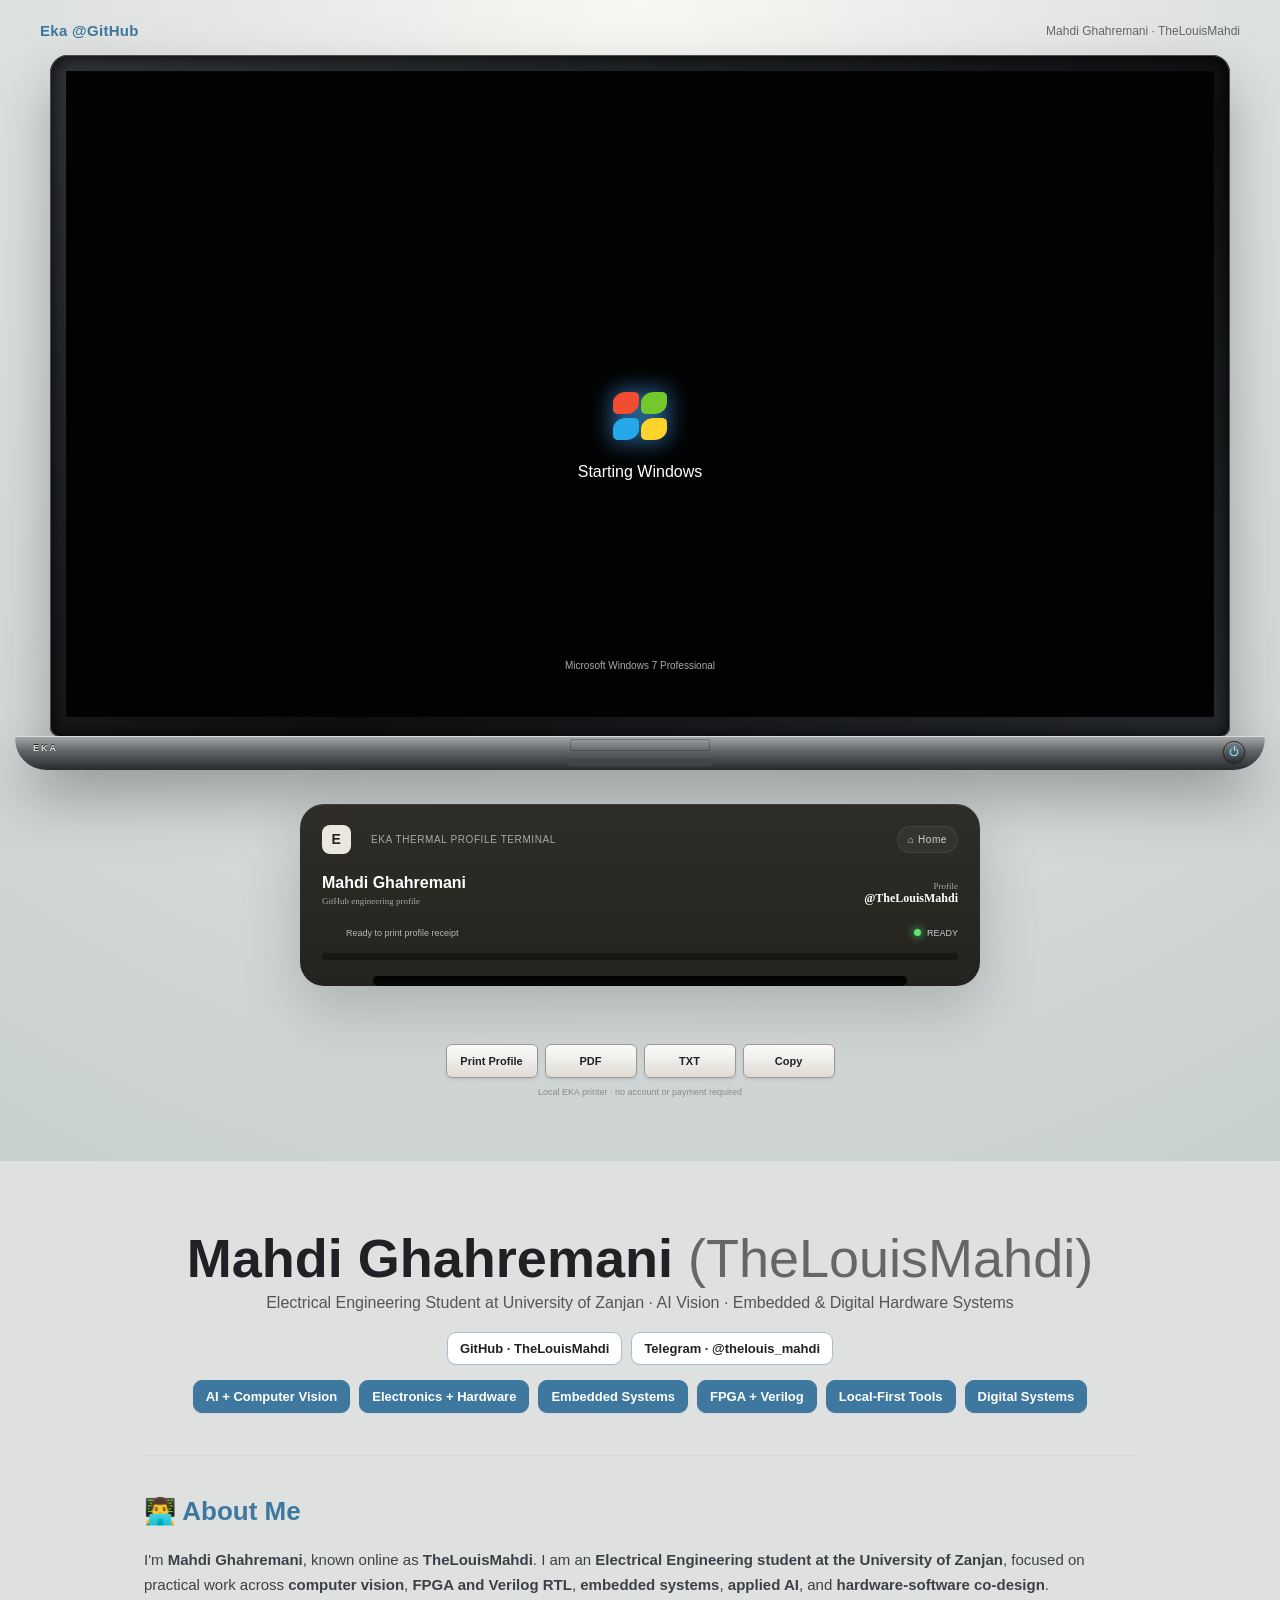
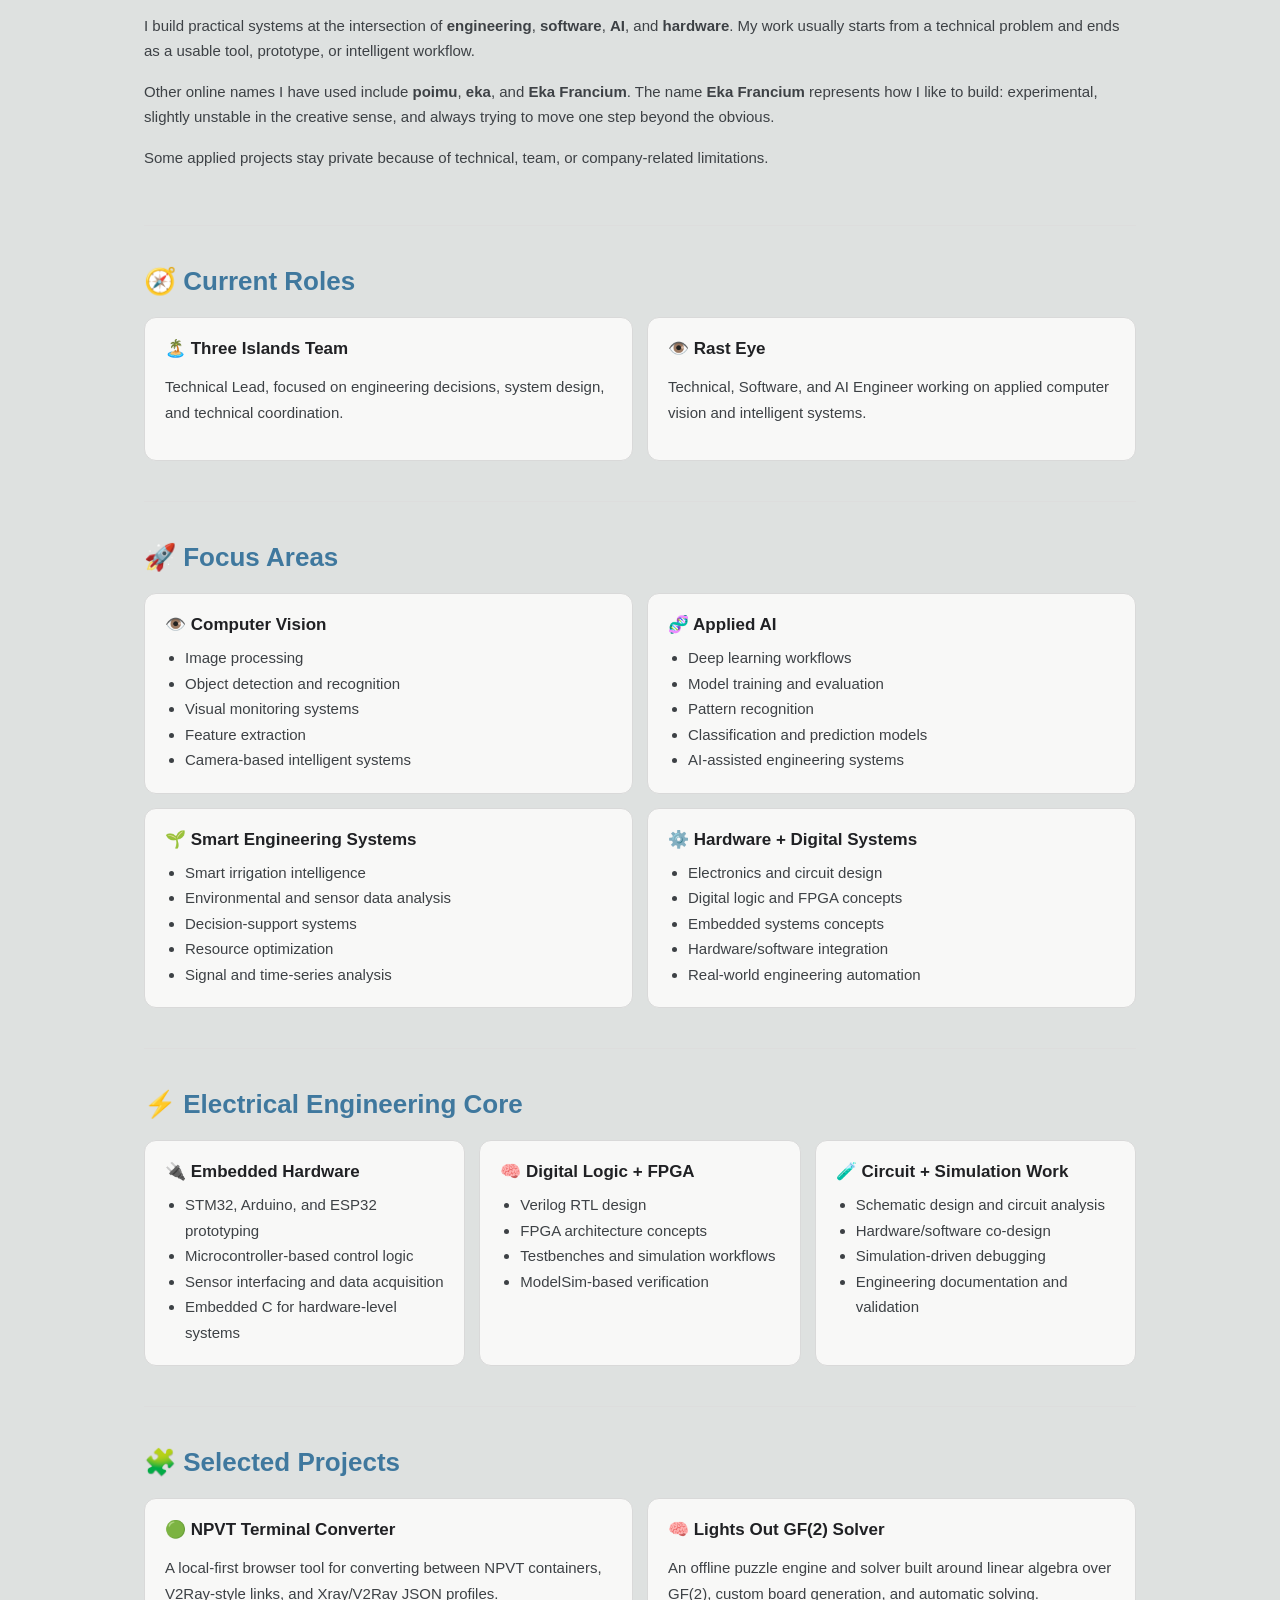
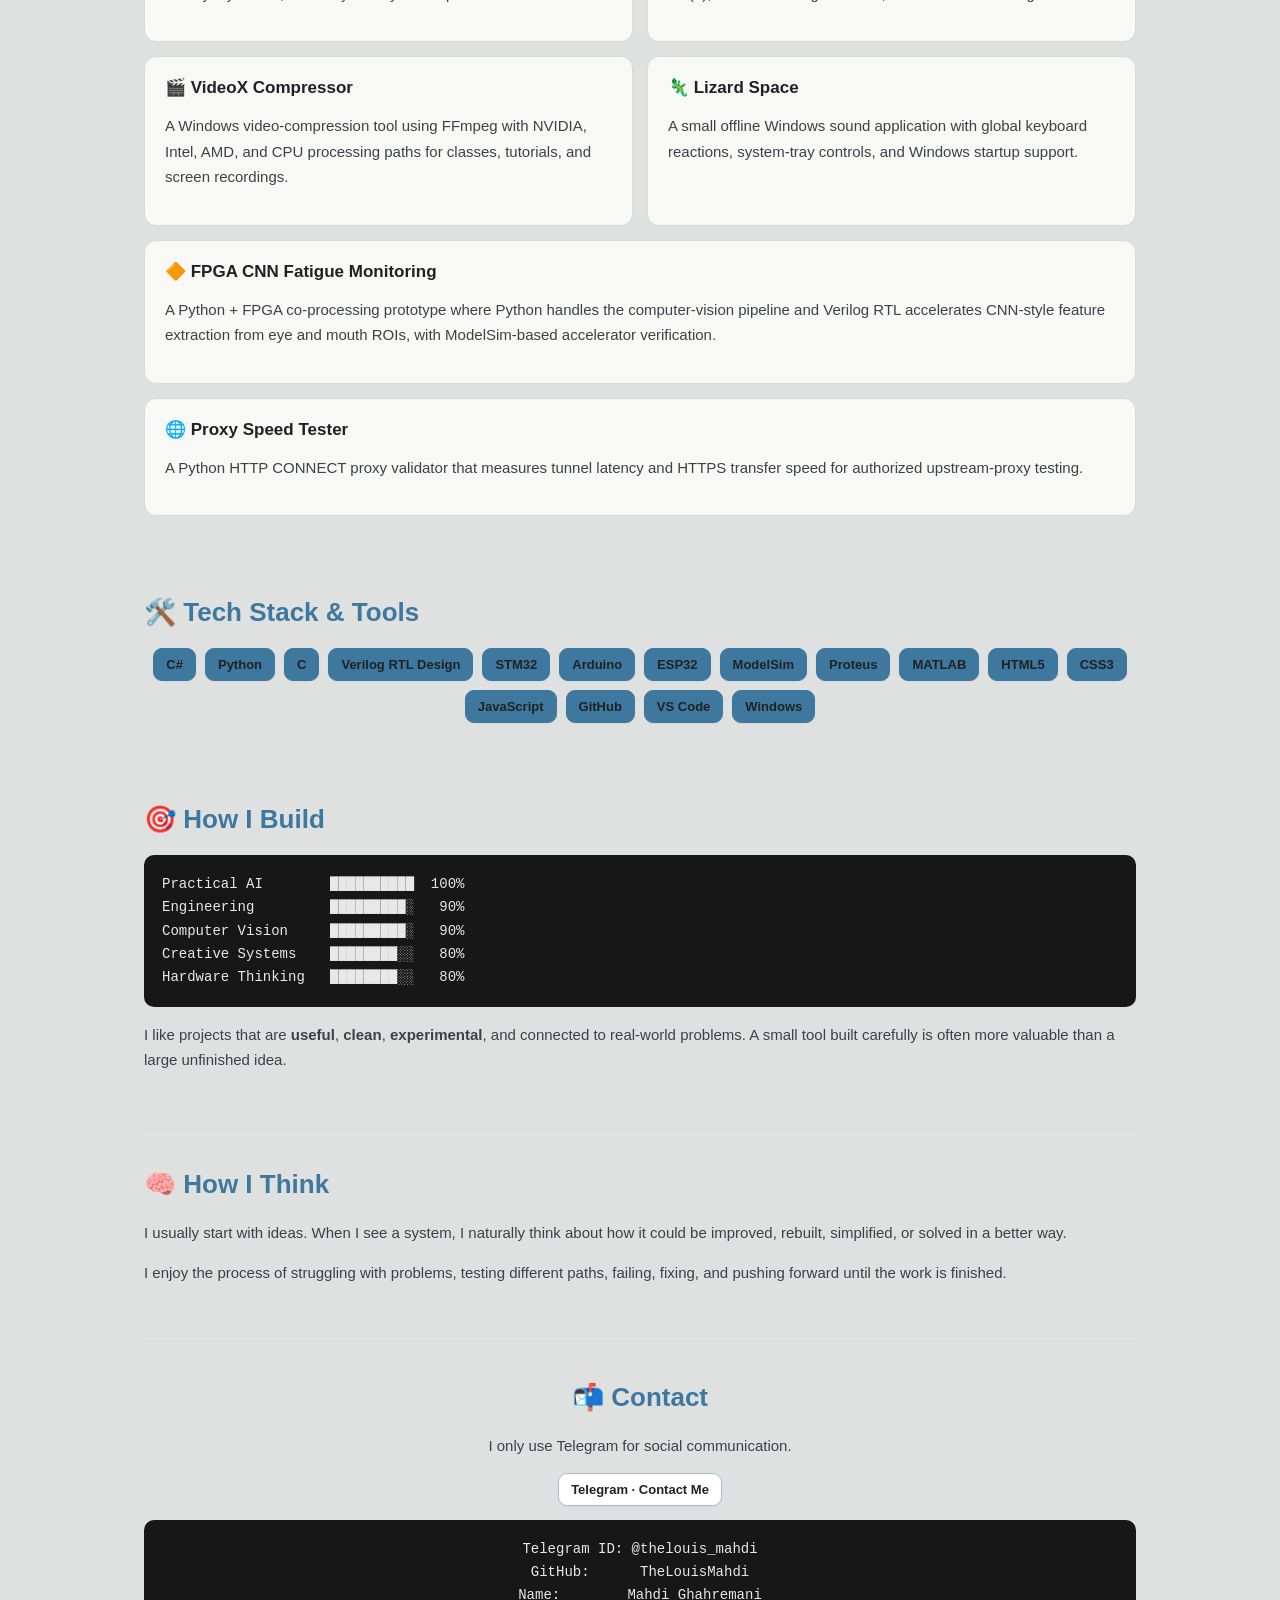
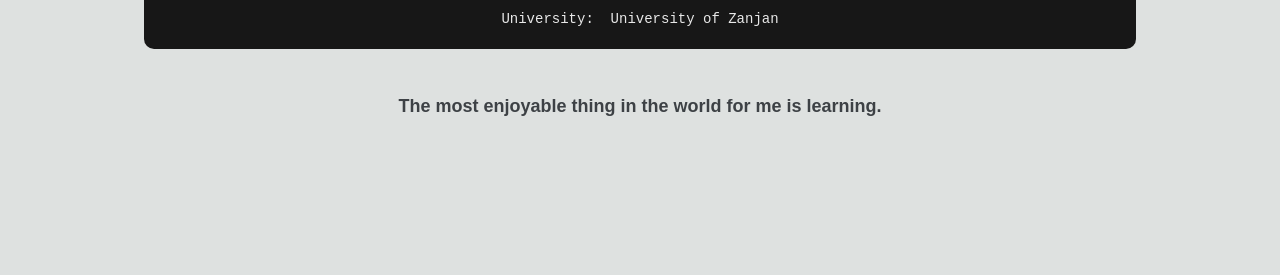
==== commit 63057486: "Complete Windows 7 Professional reconstruction Fix corrupted desktop wallpapers and previews, lock t" ====
--- a/index.html
+++ b/index.html
@@ -17,6 +17,7 @@
 <link rel="stylesheet" href="css/base.css">
 <link rel="stylesheet" href="css/windows7.css">
 <link rel="stylesheet" href="css/receipt.css">
+<link rel="stylesheet" href="css/fidelity.css">
 </head>
 <body>
 <main>
@@ -43,26 +44,26 @@
             <div class="windows-boot hidden" id="windowsBoot">
               <div class="boot-mark" aria-hidden="true"><i></i><i></i><i></i><i></i></div>
               <strong>Starting Windows</strong>
-              <span>Microsoft Windows 7 Ultimate</span>
+              <span>Microsoft Windows 7 Professional</span>
             </div>
           </section>
 
           <section class="system-screen welcome-screen hidden" id="welcomeScreen" aria-live="polite">
             <div class="welcome-user"><span>M</span><strong>Mahdi Ghahremani</strong><small>Welcome</small></div>
-            <div class="welcome-brand">Windows 7 Ultimate · EKA-PC</div>
+            <div class="welcome-brand">Windows 7 Professional · EKA-PC</div>
           </section>
 
           <section class="system-screen lock-screen hidden" id="lockScreen">
             <div class="lock-time" id="lockTime"></div>
             <button class="lock-user" id="unlockBtn"><span>M</span><strong>Mahdi Ghahremani</strong><small>Locked · click to unlock</small></button>
             <button class="lock-power" id="lockPowerBtn" aria-label="Power options">⏻</button>
-            <div class="welcome-brand">Windows 7 Ultimate · EKA-PC</div>
+            <div class="welcome-brand">Windows 7 Professional · EKA-PC</div>
           </section>
 
           <section class="system-screen shutdown-screen hidden" id="shutdownScreen" aria-live="polite">
             <div class="shutdown-spinner"></div>
             <strong id="shutdownText">Shutting down...</strong>
-            <span>Windows 7 Ultimate</span>
+            <span>Windows 7 Professional</span>
           </section>
 
           <section class="system-screen power-off-screen hidden" id="powerOffScreen">
@@ -183,7 +184,7 @@
               </div>
             </div>
             <div class="calc-body">
-              <div class="calc-mode">View · Standard</div>
+              <div class="calc-mode"><label>View: <select id="calcMode"><option>Standard</option><option>Scientific</option><option>Programmer</option><option>Statistics</option></select></label></div>
               <input id="calcDisplay" value="0" readonly aria-label="Calculator display">
               <div class="calc-grid" id="calcGrid"></div>
             </div>
--- a/css/fidelity.css
+++ b/css/fidelity.css
@@ -0,0 +1,6 @@
+.fidelity-window{top:42px;left:12%;width:76%;height:74%;background:#f2f5f7}.fidelity-body{height:calc(100% - 29px);overflow:auto;background:#f7f9fa;color:#263b46;font:9px Segoe UI,Arial}.fidelity-tabs{display:flex;gap:1px;padding:6px 7px 0;border-bottom:1px solid #95a8b3;background:#e5edf2}.fidelity-tabs button{padding:6px 11px;border:1px solid transparent;border-bottom:0;background:transparent}.fidelity-tabs button.active{border-color:#95a8b3;background:#fff}.fidelity-page{padding:18px}.fidelity-page>label{display:grid;grid-template-columns:90px 1fr;align-items:center;max-width:520px;margin:9px 0}.fidelity-page input{height:25px;border:1px solid #8b9da8}.fidelity-hero{display:flex;align-items:center;gap:14px;padding:12px;border:1px solid #c4d1d8;background:linear-gradient(#fff,#edf4f7)}.fidelity-hero>svg{width:52px;height:52px}.fidelity-hero h2,.fidelity-page h2{margin:0 0 4px;color:#235e7e;font-size:15px;font-weight:400}.fidelity-actions{display:flex;gap:7px;margin-top:16px}.fidelity-actions button,.ise-toolbar button,.magnifier-toolbar button,.recorder button{min-height:27px;border:1px solid #8297a4;border-radius:2px;background:linear-gradient(#fff,#dbe7ed)}.fidelity-actions button.primary{border-color:#4384aa;background:linear-gradient(#fff,#cde9fa)}.projector-chooser{display:grid;grid-template-columns:repeat(4,1fr);gap:9px;padding:24px;background:linear-gradient(#071b2e,#0b3555);color:#fff}.projector-chooser h2{grid-column:1/-1;text-align:center;font-weight:400}.projector-chooser button{display:grid;place-items:center;min-height:135px;border:1px solid #6ba0bc;background:linear-gradient(#edf9ff,#83b8d4);color:#173a4d}.projector-chooser button:hover{outline:3px solid #bfeaff}.projector-chooser i{width:54px;height:54px}.projector-chooser i svg{width:100%;height:100%}.projector-chooser small{color:#567180}.magnifier-toolbar{display:flex;align-items:center;gap:7px;padding:8px;border-bottom:1px solid #a6b4bc;background:linear-gradient(#fff,#dce7ed)}.magnifier-toolbar select{height:27px}.magnifier-toolbar label{margin-left:auto}.magnifier-invert{filter:invert(1) hue-rotate(180deg)}.recorder{display:grid;place-items:center;align-content:center;height:100%;padding:24px}.recorder-display{width:min(380px,90%);height:82px;padding:15px;border:1px solid #768a95;background:#10191d;color:#93efff;font:24px Consolas}.recorder-display i{display:block;width:100%;height:16px;margin-top:9px;background:repeating-linear-gradient(90deg,#49d6e7 0 3px,transparent 3px 7px);animation:recorderLevel .7s steps(5) infinite}.ise-toolbar{padding:5px;border-bottom:1px solid #9dabb3;background:#e7eef2}.fidelity-body #iseEditor{display:block;width:100%;height:42%;padding:10px;border:0;border-bottom:1px solid #8c9da6;resize:none;font:11px Consolas;background:#fff}.fidelity-body #iseOutput{height:38%;margin:0;padding:10px;overflow:auto;background:#fff;font:10px Consolas}.mmc-menu,.ink-toolbar{padding:6px 8px;border-bottom:1px solid #a5b3bb;background:linear-gradient(#fff,#e0e8ec)}.mmc-shell{display:grid;grid-template-columns:25% 1fr 22%;height:calc(100% - 28px)}.mmc-shell aside,.mmc-shell nav{padding:8px;border-right:1px solid #acb9c0;background:#f5f7f8;overflow:auto}.mmc-shell nav{border-right:0;border-left:1px solid #acb9c0}.mmc-shell aside button,.mmc-shell nav button{display:block;width:100%;padding:5px;border:0;background:transparent;text-align:left;color:#195f87}.mmc-shell main{padding:12px;overflow:auto}.mmc-table,.monitor-table{display:grid;grid-template-columns:1fr 1fr;border:1px solid #a8b6be}.mmc-table>*,.monitor-table>*{padding:6px;border-bottom:1px solid #e0e5e8}.mmc-table>b,.monitor-table>b{background:#e8eef2}.monitor-grid{display:grid;grid-template-columns:1fr 220px;gap:10px;padding:12px}.monitor-table{grid-template-columns:1.4fr .6fr .8fr}.monitor-chart{display:flex;align-items:end;gap:8px;height:210px;padding:12px;border:1px solid #7994a3;background:repeating-linear-gradient(#07140e 0 1px,transparent 1px 20px),repeating-linear-gradient(90deg,#07140e 0 1px,#001d0e 1px 20px)}.monitor-chart i{width:18px;background:linear-gradient(#57ff9e,#0b8b45);animation:meter 1.1s ease-in-out infinite alternate}.monitor-chart i:nth-child(2n){animation-delay:.3s}.cleanup-list{display:grid;margin:12px;border:1px solid #9aabb4;background:#fff}.cleanup-list label{display:grid;grid-template-columns:22px 1fr 80px;padding:6px}.cleanup-list b{text-align:right}.mobility-tiles{display:grid;grid-template-columns:repeat(4,1fr);gap:6px;padding:12px}.mobility-tiles>*{min-height:110px;padding:11px;border:1px solid #a2b3bc;background:#fff}.mobility-tiles b{display:block;margin-bottom:14px}.ink-toolbar{display:flex;gap:4px;overflow:auto}.ink-toolbar button{min-width:max-content;padding:6px;border:1px solid #9cacb4;background:linear-gradient(#fff,#e0e8ec)}.ink-surface{width:88%;min-height:75%;margin:14px auto;padding:25px;outline:0;background:repeating-linear-gradient(#fff 0 23px,#c7d9e4 24px);box-shadow:0 2px 7px #788}.all-programs-group{padding:7px 5px 3px;color:#57717e;font-weight:700;border-bottom:1px solid #ccd8de}.admin-tools,.feature-tree,.getting-started-grid{display:grid;grid-template-columns:1fr 1fr;gap:5px}.admin-tools button,.getting-started-grid button{padding:8px;border:1px solid #c4d3db;background:#fff;color:#075f96;text-align:left}.feature-tree{display:block;max-height:235px;padding:7px;border:1px solid #8f9fa8;background:#fff;overflow:auto}.feature-tree label{display:block;margin:0!important;padding:4px}.mobility-grid{display:grid;grid-template-columns:1fr 1fr;gap:8px}.mobility-grid>*{padding:10px;border:1px solid #c5d2d8;background:#fff}.mobility-grid input,.mobility-grid select{display:block;width:100%;margin-top:7px}@keyframes recorderLevel{50%{opacity:.25}}@keyframes meter{from{height:20%}to{height:88%}}
+.taskmgr-menu{display:flex;height:20px;background:#eef2f4;border-bottom:1px solid #9eaeb6}.taskmgr-menu button{padding:0 7px;border:0;background:transparent;font-size:8px}.taskmgr-tabs{display:flex;align-items:end;height:27px;padding-left:4px;border-bottom:1px solid #8fa0a9}.taskmgr-tabs button{height:23px;padding:0 8px;border:1px solid transparent;background:transparent}.taskmgr-tabs button.active{position:relative;top:1px;border-color:#8fa0a9;border-bottom-color:#fff;background:#fff}.taskmanager-window .taskmgr-table{height:calc(100% - 108px)}.taskmanager-window .task-row{grid-template-columns:repeat(4,minmax(60px,1fr));padding:0}.taskmanager-window .task-row span,.taskmanager-window .task-row b{padding:5px;border-right:1px solid #e1e6e8}.taskmanager-window .task-row.heading{display:grid}.task-performance,.task-network{padding:10px}.task-performance{display:grid;grid-template-columns:1fr 1fr;gap:8px}.task-performance section{padding:10px;border:1px solid #7d929d;background:#f8fbfc}.task-performance section b{font:22px Segoe UI}.task-graph{display:flex;align-items:end;gap:2px;height:105px;padding:5px;border:1px solid #768a94;background:#001d0e}.task-graph i{flex:1;min-width:2px;background:#38e37d}.task-performance .task-graph{grid-column:1/-1}.task-performance dl{display:grid;grid-template-columns:1fr 1fr}.task-performance dt,.task-performance dd{margin:0;padding:3px}.task-network .task-graph{margin:10px 0}.taskmgr-actions>span:last-child{display:flex;gap:5px}
+.calc-mode{display:flex;justify-content:flex-end;margin-bottom:5px}.calc-mode select{height:22px;border:1px solid #8197a4;background:#fff;font-size:9px}.calculator-window.calc-wide{width:360px;min-width:360px}.calculator-window.calc-wide .calc-grid{grid-template-columns:repeat(6,1fr)}
+.resize-handle{position:absolute;z-index:15;display:block}.resize-n,.resize-s{left:7px;right:7px;height:7px;cursor:ns-resize}.resize-n{top:-3px}.resize-s{bottom:-3px}.resize-e,.resize-w{top:7px;bottom:7px;width:7px;cursor:ew-resize}.resize-e{right:-3px}.resize-w{left:-3px}.resize-ne,.resize-nw,.resize-se,.resize-sw{width:10px;height:10px}.resize-ne{right:-3px;top:-3px;cursor:nesw-resize}.resize-nw{left:-3px;top:-3px;cursor:nwse-resize}.resize-se{right:-3px;bottom:-3px;cursor:nwse-resize}.resize-sw{left:-3px;bottom:-3px;cursor:nesw-resize}.window.maximized .resize-handle{display:none}
+.uac-secure{position:absolute;inset:0;z-index:9000;display:grid;place-items:center;background:rgba(0,0,0,.72);filter:none}.uac-card{width:min(510px,92%);border:1px solid #6e8490;background:#f6f8f9;box-shadow:0 12px 38px #000;color:#20282d;font:10px Segoe UI}.uac-card header{padding:7px 11px;background:linear-gradient(#f8fbfd,#d7e3e9);font-weight:700}.uac-card main{padding:17px 20px}.uac-card h2{margin:0 0 15px;font-size:13px;font-weight:400}.uac-program{display:flex;gap:12px;padding:12px;border:1px solid #b6c2c8;background:#fff}.uac-program>span{font-size:34px;color:#e4af19}.uac-program dl{display:grid;grid-template-columns:105px 1fr;margin:0}.uac-program dt,.uac-program dd{margin:0;padding:2px}.uac-program dt{color:#687881}.uac-card footer{display:flex;justify-content:flex-end;gap:8px;margin-top:18px}.uac-card footer button{min-width:78px;height:27px;border:1px solid #637f8f;background:linear-gradient(#fff,#dbe7ed)}
+@media(max-width:760px){.fidelity-window{left:7px!important;top:20px!important;width:calc(100% - 14px)!important;height:calc(100% - 58px)!important}.projector-chooser{grid-template-columns:1fr 1fr;padding:10px}.projector-chooser button{min-height:105px}.mmc-shell{grid-template-columns:34% 1fr}.mmc-shell nav{display:none}.monitor-grid{grid-template-columns:1fr}.monitor-chart{height:110px}.mobility-tiles{grid-template-columns:1fr 1fr}.admin-tools,.getting-started-grid{grid-template-columns:1fr}.magnifier-toolbar{flex-wrap:wrap}.magnifier-toolbar label{margin-left:0}.taskmgr-tabs{overflow:auto}.taskmanager-window .taskmgr-table{height:calc(100% - 128px)}.taskmgr-actions{height:53px;align-items:flex-start;gap:4px}.taskmgr-actions>span:first-child{max-width:48%}}
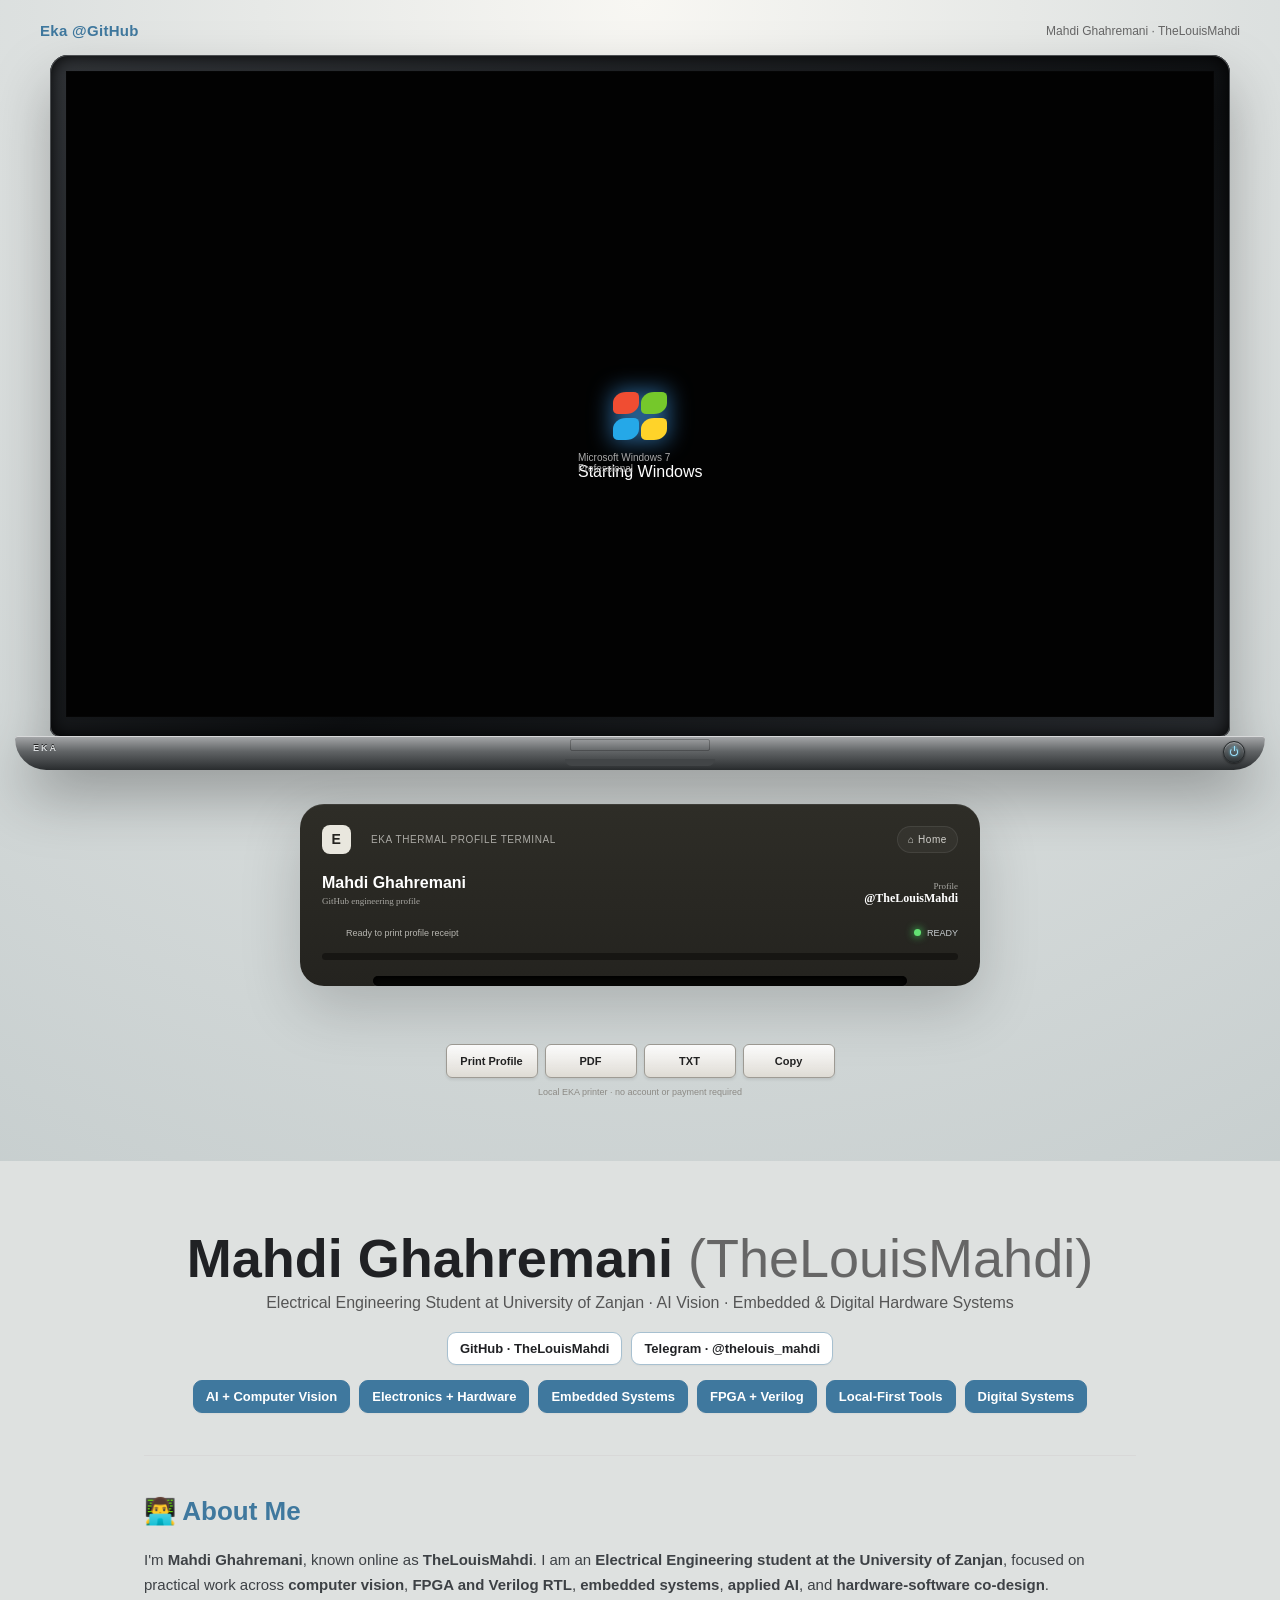
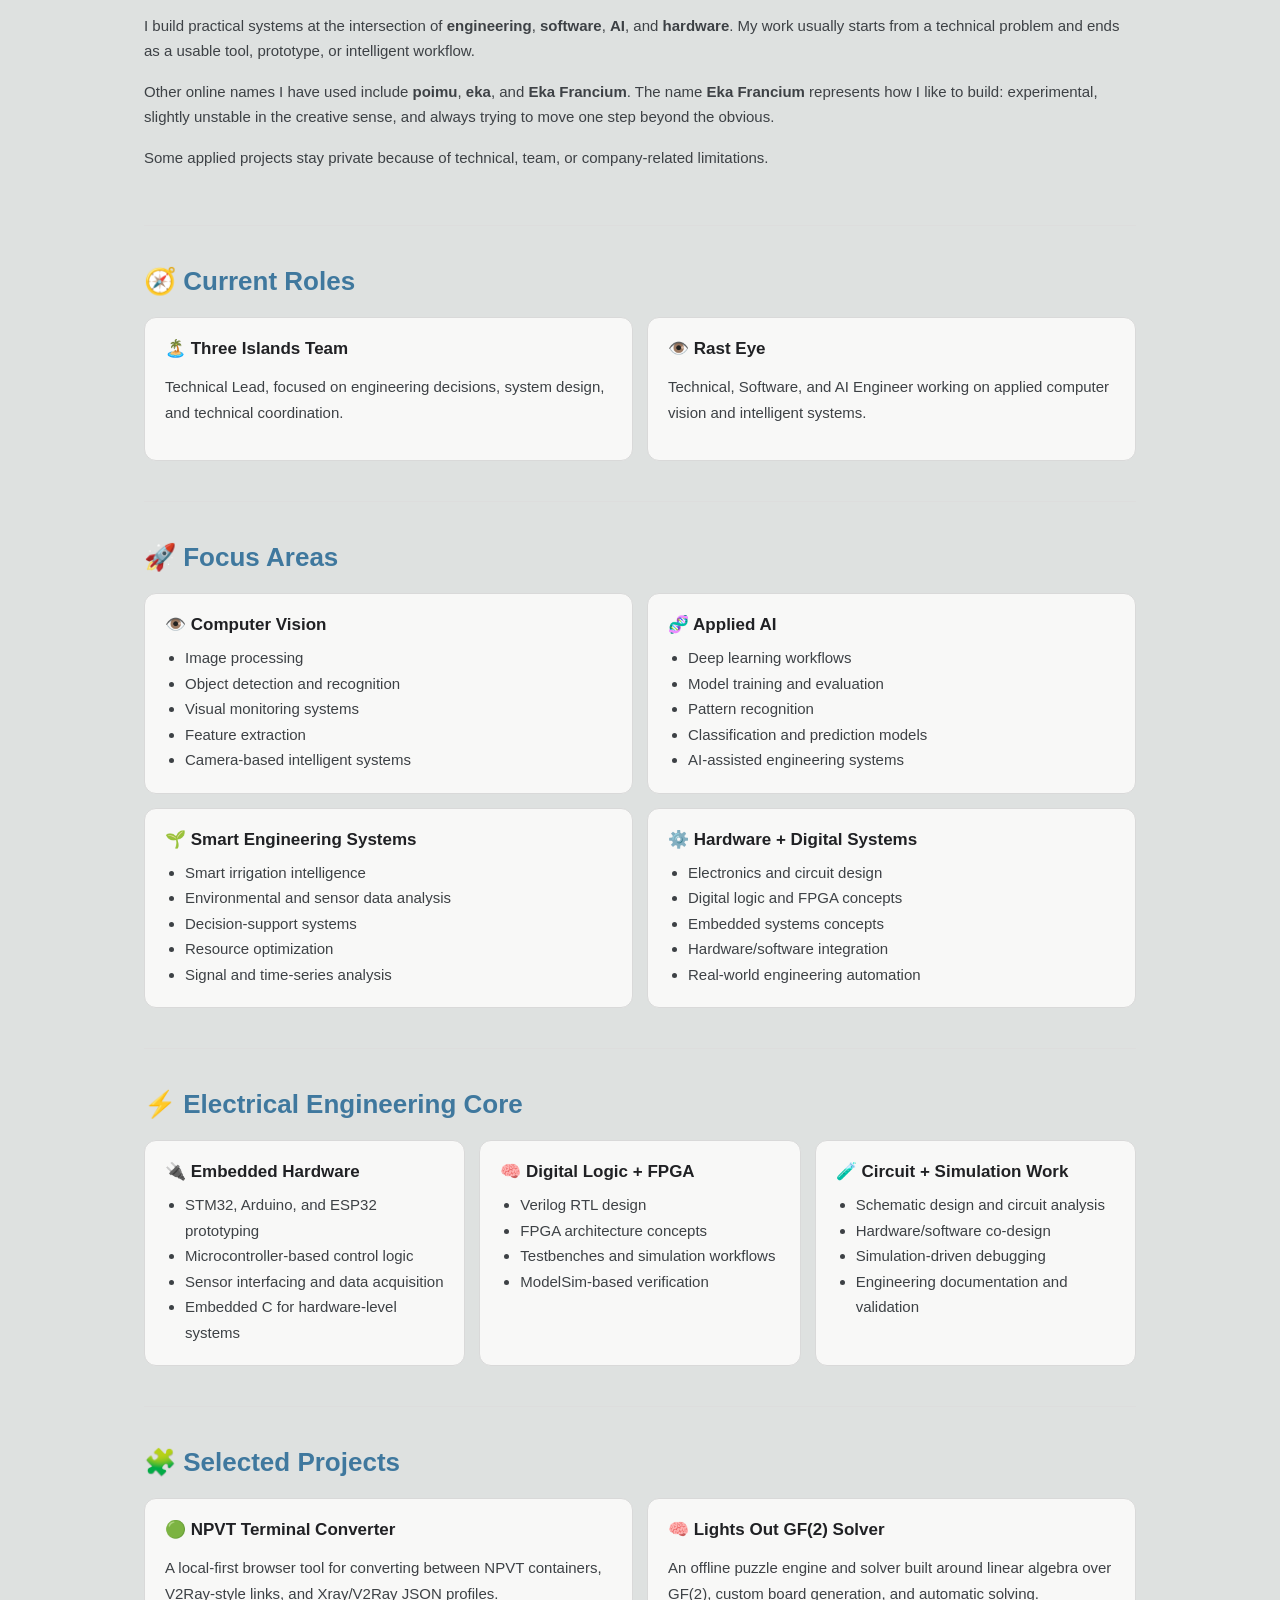
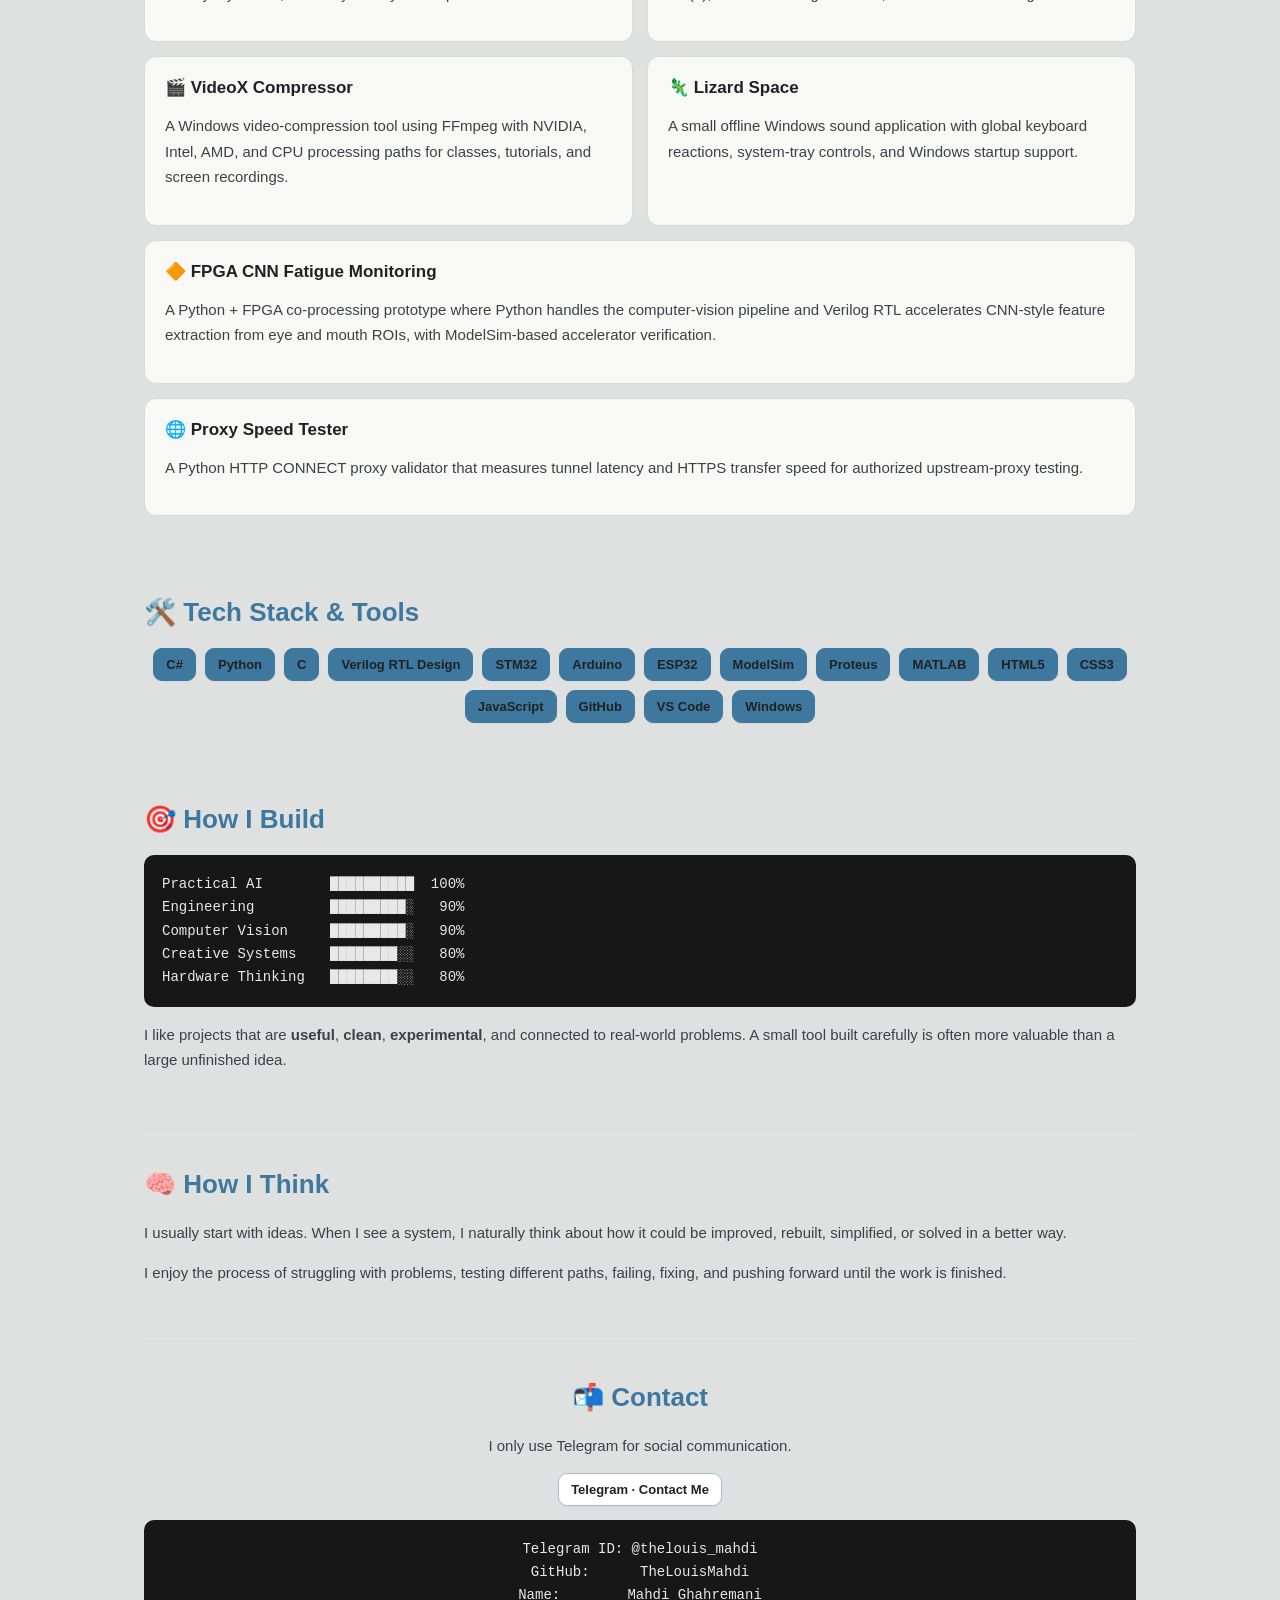
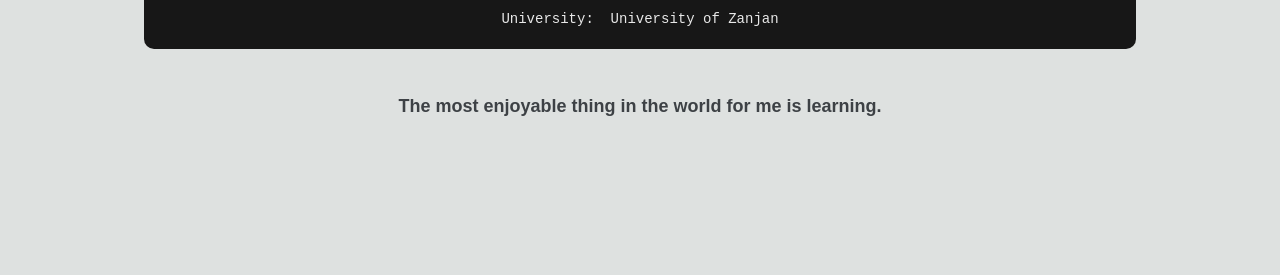
==== commit 0d02460e: "Fix Windows 7 startup and round-two simulator regressions" ====
--- a/index.html
+++ b/index.html
@@ -18,6 +18,8 @@
 <link rel="stylesheet" href="css/windows7.css">
 <link rel="stylesheet" href="css/receipt.css">
 <link rel="stylesheet" href="css/fidelity.css">
+<link rel="stylesheet" href="css/runtime.css" data-win7-runtime>
+<style id="boot-critical">#bootScreen{position:absolute;inset:0;z-index:20000;display:grid;place-items:center;background:#020202;color:#fff}</style>
 </head>
 <body>
 <main>
@@ -284,7 +286,7 @@
             <div class="tray-flyout battery-flyout hidden" id="batteryFlyout"><h3>83% available (plugged in, charging)</h3><div class="battery-meter"><i></i></div><p>Current power plan: <b>Balanced</b></p><button id="powerPlanLink">More power options</button></div>
             <div class="tray-flyout clock-flyout hidden" id="clockFlyout"><h3 id="clockFlyoutTime"></h3><p id="clockFlyoutDate"></p><div class="mini-calendar">S&nbsp; M&nbsp; T&nbsp; W&nbsp; T&nbsp; F&nbsp; S<br>·&nbsp; ·&nbsp; ·&nbsp; 1&nbsp; 2&nbsp; 3&nbsp; 4<br>5&nbsp; 6&nbsp; 7&nbsp; 8&nbsp; 9&nbsp; 10 11<br>12 13 14 15 16 17 18<br>19 20 21 22 23 24 25</div><button id="dateTimeLink">Change date and time settings...</button></div>
           </div>
-          <div class="fake-cursor" id="fakeCursor"></div>
+          <div class="fake-cursor" id="fakeCursor" aria-hidden="true"><img src="assets/windows7/cursors/aero_arrow.png" alt=""></div>
         </div>
       </div>
     </div>
--- a/css/base.css
+++ b/css/base.css
@@ -43,9 +43,10 @@
 .contact{text-align:center}
 .learning{margin-top:42px!important;font-weight:800;font-size:18px!important}
 .desktop{position:absolute;inset:0;overflow:hidden;background:#0c6fb8 url("data:image/svg+xml,%3Csvg xmlns='http://www.w3.org/2000/svg' viewBox='0 0 1600 900'%3E%3Cdefs%3E%3CradialGradient id='a' cx='.24' cy='.72' r='.62'%3E%3Cstop offset='0' stop-color='%2386d632'/%3E%3Cstop offset='.18' stop-color='%232b9d2d'/%3E%3Cstop offset='.42' stop-color='%23077092'/%3E%3Cstop offset='.72' stop-color='%23073e86'/%3E%3Cstop offset='1' stop-color='%23061e4e'/%3E%3C/radialGradient%3E%3ClinearGradient id='b' x1='0' y1='.4' x2='1' y2='.7'%3E%3Cstop stop-color='%23fff' stop-opacity='.1'/%3E%3Cstop offset='.5' stop-color='%2303c7ff' stop-opacity='.55'/%3E%3Cstop offset='1' stop-color='%23fff' stop-opacity='0'/%3E%3C/linearGradient%3E%3C/defs%3E%3Crect width='1600' height='900' fill='url(%23a)'/%3E%3Cpath d='M-100 760C250 390 430 410 700 610s430 120 1000-160v500H-100z' fill='%231ec9ff' opacity='.2'/%3E%3Cpath d='M230 640c150-220 360-280 520-40s330 90 520-90' fill='none' stroke='url(%23b)' stroke-width='68'/%3E%3C/svg%3E") center/cover no-repeat}
-.fake-cursor{position:absolute;z-index:9999;display:none;width:23px;height:31px;pointer-events:none;filter:drop-shadow(1px 2px 1px rgba(0,0,0,.35));transform:translate(1px,1px)}
-.fake-cursor svg{width:100%;height:100%}
+.fake-cursor{position:absolute;z-index:9999;display:none;width:32px;height:32px;pointer-events:none}
+.fake-cursor img{display:block;width:32px;height:32px;image-rendering:auto}
 .screen.pointer-active .fake-cursor{display:block}
+.screen.pointer-active,.screen.pointer-active *{cursor:none!important}
 .desktop-icons{position:absolute;top:11px;left:10px;z-index:2;display:grid;grid-auto-flow:column;grid-template-rows:repeat(6,72px);gap:4px 11px}
 .desktop-icon{width:78px;height:70px;padding:4px 2px;border:1px solid transparent;border-radius:3px;background:transparent;color:#fff;text-shadow:1px 1px 2px #000;cursor:default}
 .desktop-icon:hover,.desktop-icon.selected{border-color:rgba(215,239,255,.55);background:linear-gradient(rgba(205,234,255,.28),rgba(120,184,231,.25))}
--- a/css/runtime.css
+++ b/css/runtime.css
@@ -0,0 +1,211 @@
+.file-item.selected,.drive-row.selected{border-color:#6da9cf!important;background:linear-gradient(#dff3ff,#bfe2f5)!important;box-shadow:inset 0 0 0 1px rgba(255,255,255,.7)}
+.win-context-menu{position:absolute;z-index:12000;width:178px;padding:3px;border:1px solid #777;border-radius:2px;background:#f5f5f5;box-shadow:3px 4px 12px rgba(0,0,0,.4);font:10px/1.2 Segoe UI,Arial,sans-serif;color:#111}
+.win-context-menu button{display:block;width:100%;height:24px;padding:3px 22px;border:0;background:transparent;text-align:left;color:#111;white-space:nowrap}
+.win-context-menu button:hover:not(:disabled){background:linear-gradient(#e8f5ff,#c8e7f8);outline:1px solid #9cc9e2}
+.win-context-menu button:disabled{color:#999}
+.context-separator{height:1px;margin:3px 2px;background:#c8c8c8;border-bottom:1px solid #fff}
+.win-prompt{position:absolute;z-index:12500;left:50%;top:42%;width:min(360px,86%);transform:translate(-50%,-50%);border:1px solid #275d7d;border-radius:7px;background:#f5f7f8;box-shadow:0 12px 30px rgba(0,0,0,.52),inset 0 0 0 1px rgba(255,255,255,.7);overflow:hidden;color:#172b38;font-size:10px}
+.win-prompt-title{height:28px;padding:7px 9px;background:linear-gradient(#e9f8ff,#72aed1 50%,#3e82ab 51%,#c4e6f7);border-bottom:1px solid #527b96;font-weight:600;text-shadow:0 1px #fff}
+.win-prompt-body{padding:13px;background:#f8f8f8}
+.win-prompt-body label{display:block;margin-bottom:7px;line-height:1.4}
+.win-prompt-body input{width:100%;height:25px;padding:3px 6px;border:1px solid #899ca8;background:#fff}
+.win-prompt-actions{display:flex;justify-content:flex-end;gap:6px;margin-top:11px}
+.win-prompt-actions button{min-width:68px;height:25px;border:1px solid #8296a4;border-radius:2px;background:linear-gradient(#fff,#dce6ec);font-size:9px}
+.win-prompt.confirm-only .win-prompt-actions{margin-top:4px}
+.browser-window{top:47px;left:115px;width:72%;height:72%;background:#e8edf0}
+.ie-toolbar{height:32px;display:grid;grid-template-columns:25px 25px 1fr;gap:3px;align-items:center;padding:4px 6px;background:linear-gradient(#f7fbfd,#d8e8f1);border-bottom:1px solid #9cadb7}
+.ie-toolbar button{height:23px;border:1px solid #a2b1ba;border-radius:3px;background:linear-gradient(#fff,#dbe8ef);color:#60727d}
+.ie-toolbar input{height:23px;border:1px solid #8da1ae;padding:3px 7px;background:#fff;color:#333;font-size:9px}
+.browser-window iframe{display:block;width:100%;height:calc(100% - 84px);border:0;background:#fff}
+.ie-status{height:23px;padding:5px 8px;border-top:1px solid #a7b4bc;background:linear-gradient(#f7f9fa,#e3e8eb);font-size:8px;color:#53636d}
+.empty-folder{padding:18px;font-size:10px;color:#777}
+.fake-cursor:after{content:"";position:absolute;left:-8px;top:-8px;width:20px;height:20px;border:2px solid rgba(255,255,255,.8);border-radius:50%;opacity:0;pointer-events:none}
+.fake-cursor.left-click:after{animation:leftClickPulse .25s ease-out}
+.fake-cursor.right-click:after{border-color:#ffd45a;animation:rightClickPulse .35s ease-out}
+@keyframes leftClickPulse{0%{opacity:1;transform:scale(.3)}100%{opacity:0;transform:scale(1.5)}}
+@keyframes rightClickPulse{0%{opacity:1;transform:scale(.4)}55%{opacity:1;transform:scale(1)}100%{opacity:0;transform:scale(1.45)}}
+.printer{overflow:hidden}
+.printer.printer-working .led-wrap i{animation:printerLed .34s steps(1) infinite}
+.printer.printer-working .slot{box-shadow:inset 0 2px 5px #000,0 0 9px rgba(101,231,255,.28)}
+.printer.printer-working:after{content:"";position:absolute;left:8%;right:8%;bottom:15px;height:1px;background:linear-gradient(90deg,transparent,#7eeaff,white,#7eeaff,transparent);box-shadow:0 0 8px #83eaff;animation:printHead 1.05s linear infinite;opacity:.7}
+.printing-active .slot:after{content:"";display:block;width:28%;height:3px;margin:3px auto 0;border-radius:2px;background:#f6f0df;box-shadow:0 1px 2px #000}
+.receipt{touch-action:none}
+.receipt.printing{transform:translate3d(0,-100%,0)}
+.receipt.printing .receipt-section,.receipt.printing .receipt-header,.receipt.printing .receipt-total,.receipt.printing .receipt-time,.receipt.printing .receipt-code{animation:inkResolve .48s ease both}
+.torn-receipt.arriving{opacity:0;transform:translateY(-12px) rotate(0)!important}
+.torn-receipt{transition:transform .35s ease,opacity .35s ease}
+.mini-code{margin-top:8px;text-align:center;letter-spacing:.15em;font-weight:700}
+@keyframes printerLed{0%,49%{background:#63e173;box-shadow:0 0 10px #4dff6e}50%,100%{background:#ffd35a;box-shadow:0 0 10px #ffd35a}}
+@keyframes printHead{0%{transform:translateX(-85%)}50%{transform:translateX(85%)}100%{transform:translateX(-85%)}}
+@keyframes inkResolve{0%{filter:blur(.35px);opacity:.35}100%{filter:none;opacity:1}}
+@media(max-width:760px){
+  .screen.pointer-active .fake-cursor{display:block!important;width:32px;height:32px}
+  .window{min-width:0!important}
+  .explorer-window,.console-window,.notepad-window,.browser-window{left:7px!important;top:20px!important;width:calc(100% - 14px)!important;height:calc(100% - 58px)!important;transform:none!important}
+  .explorer-body{grid-template-columns:84px 1fr!important}
+  .file-grid{grid-template-columns:repeat(auto-fill,minmax(70px,1fr));gap:4px}
+  .file-item{min-height:65px;padding:3px}.file-icon{width:32px;height:32px}.file-name{font-size:8px;line-height:10px}
+  .console-body{font-size:9px}.console-input-row{font-size:9px}
+  .notepad-window textarea{font-size:9px}
+  .browser-window iframe{height:calc(100% - 84px)}
+  .win-context-menu{width:164px;font-size:9px}.win-context-menu button{height:27px;padding-left:17px}
+  .printer-zone{width:min(610px,96vw)}
+  .printer{padding:13px 14px 17px}.receipt{max-width:94%}.tear-zone,.torn-stack{max-width:94%}
+}
+
+.personalization-page>main{display:flex;min-width:0;flex-direction:column;overflow:hidden}
+.theme-browser{min-height:150px;flex:1;overflow:auto;padding:0 8px 8px;border:1px solid #cbd5da;background:#fff}
+
+/* Windows 7 desktop gadgets */
+.desktop-gadgets{position:absolute;z-index:6;inset:0 0 42px;pointer-events:none}.desktop-gadget{position:absolute;right:16px;width:112px;min-height:112px;color:#fff;text-align:center;text-shadow:0 1px 2px #000;filter:drop-shadow(0 5px 6px rgba(0,0,0,.45));pointer-events:auto}.desktop-gadget>[data-gadget-drag]{height:100%;touch-action:none;cursor:move}.gadget-close{position:absolute;z-index:2;right:-8px;top:-7px;display:none;width:20px;height:20px;padding:0;border:1px solid #738795;border-radius:50%;background:linear-gradient(#fff,#cbdce7);color:#23485d;font:14px/18px Arial}.desktop-gadget:hover .gadget-close{display:block}.gadget-clock-face{position:relative;width:104px;height:104px;margin:auto;border:7px solid #d9e0e3;border-radius:50%;background:radial-gradient(circle,#515a61 0 8%,#1a1d20 9% 68%,#59636a 69% 73%,#151719 74%);box-shadow:inset 0 0 0 1px #fff,0 1px 2px #000}.gadget-clock-face:after{content:"";position:absolute;left:50%;top:50%;width:7px;height:7px;border-radius:50%;background:#e9edef;transform:translate(-50%,-50%)}.gadget-clock-face i,.gadget-clock-face b,.gadget-clock-face em{position:absolute;z-index:1;left:50%;bottom:50%;display:block;width:3px;margin-left:-1.5px;background:#eff2f3;transform-origin:50% 100%}.gadget-clock-face i{height:25px}.gadget-clock-face b{height:35px}.gadget-clock-face em{width:1px;height:39px;margin-left:-.5px;background:#e34a42}.gadget-clock-face span{position:absolute;font:9px Segoe UI}.gadget-clock-face span:nth-of-type(1){left:45px;top:5px}.gadget-clock-face span:nth-of-type(2){right:7px;top:43px}.gadget-clock-face span:nth-of-type(3){left:48px;bottom:5px}.gadget-clock-face span:nth-of-type(4){left:8px;top:43px}.desktop-gadget>small{display:block;margin-top:2px;font-size:7px}.gadget-cpu{min-height:108px;padding:7px;border:1px solid rgba(255,255,255,.35);border-radius:9px;background:linear-gradient(rgba(55,64,71,.94),rgba(16,19,22,.96))}.gadget-cpu-title{margin-bottom:5px;font-weight:700}.gadget-meters{display:flex;justify-content:center;gap:5px}.gadget-meters i{position:relative;width:43px;height:43px;border:3px solid #9eaaae;border-radius:50%;background:conic-gradient(from 220deg,#5bb8df,#79d76d,#e7d55b,#e4544b,#252a2d 0 100%)}.gadget-meters i:after{content:"";position:absolute;inset:5px;border-radius:50%;background:#202529}.gadget-meters b{position:absolute;z-index:2;left:50%;bottom:50%;width:1px;height:15px;background:#fff;transform-origin:50% 100%}.gadget-meters span{position:absolute;z-index:3;left:0;right:0;bottom:6px;font-style:normal;font-size:6px}.gadget-cpu small{display:block;margin-top:6px;font-size:7px}.gadget-calendar{min-height:116px;border:1px solid rgba(255,255,255,.35);border-radius:7px;background:linear-gradient(#c73c34 0 28px,#f5f1e8 29px);color:#272727;text-shadow:none;overflow:hidden}.gadget-calendar-month{height:27px;padding:6px;color:#fff;font-weight:700}.gadget-calendar strong{display:block;font:49px/55px Segoe UI}.gadget-calendar span,.gadget-calendar small{display:block;font-size:8px}.gadget-calendar small{color:#63717a}
+
+/* Functional Personalization surfaces */
+.theme-tile.selected{border-color:#1681b8;background:#e7f5fc;box-shadow:inset 0 0 0 1px #fff}
+.wallpaper-thumb.selected{border-color:#1681b8;box-shadow:0 0 0 2px #bde8ff}.wallpaper-thumb.selected span{display:grid;place-items:center;background:#e9f8ff}.window-color-grid{display:grid;grid-template-columns:repeat(8,minmax(45px,1fr));gap:7px;margin:12px 0}.window-color-grid button{padding:3px;border:1px solid transparent;background:transparent;font-size:7px}.window-color-grid button:hover,.window-color-grid button.selected{border-color:#66a8cc;background:#e7f5fc}.window-color-grid i{display:block;height:34px;border:1px solid #607985;border-radius:3px;background:linear-gradient(rgba(255,255,255,.72),var(--accent) 48%,rgba(0,0,0,.2));box-shadow:inset 0 0 0 2px rgba(255,255,255,.55)}.window-color-grid span{display:block;margin-top:3px}.screen-saver-preview{width:220px;height:124px;margin:8px 0 15px;padding:7px;border:9px solid #24292c;border-radius:7px;background:#050607;box-shadow:0 4px 7px rgba(0,0,0,.35)}.screen-saver-preview i{display:grid;place-items:center;width:100%;height:100%;overflow:hidden;background:#000;color:#58d4ff;font:16px Segoe UI}.screen-saver-preview i.playing{animation:screenSaverPreview 1.8s ease-in-out}.gadget-list button{padding:9px;border:1px solid transparent;background:#fff;color:#174f6e;font-size:9px}.gadget-list button:hover{border-color:#86b6d0;background:#eaf7fd}@keyframes screenSaverPreview{0%{transform:translate(0);color:#5fdcff}30%{transform:translate(42px,14px) rotate(5deg);color:#e95dcd}70%{transform:translate(-35px,-12px) rotate(-4deg);color:#d7f45f}100%{transform:translate(0);color:#5fdcff}}
+#desktop{--aero-accent:#4f96c5;--aero-intensity:65%}#desktop:not([data-theme^="high-contrast"]):not([data-theme="windows-classic"]) .window{border-color:var(--aero-accent)}#desktop:not([data-theme^="high-contrast"]):not([data-theme="windows-classic"]) .window>.titlebar{background:linear-gradient(rgba(238,250,255,.87),var(--aero-accent));background:linear-gradient(rgba(238,250,255,.87),color-mix(in srgb,var(--aero-accent) var(--aero-intensity),white));color:#102f43}#desktop:not([data-theme^="high-contrast"]):not([data-theme="windows-classic"]) .taskbar{background:linear-gradient(to bottom,color-mix(in srgb,var(--aero-accent) 52%,white),color-mix(in srgb,var(--aero-accent) 82%,#0a3858))}#desktop.opaque-aero .window>.titlebar{background:linear-gradient(#effaff,var(--aero-accent))}
+
+@media(max-width:760px){.desktop-gadgets{inset:0 0 38px}.desktop-gadget{transform:scale(.82);transform-origin:top right}.theme-grid{grid-template-columns:repeat(2,minmax(92px,1fr))}.personalization-page{grid-template-columns:1fr}.personalization-page>aside{display:flex;overflow:auto;border-right:0;border-bottom:1px solid #d5e0e6}.personalization-page>aside button{min-width:125px}.personalization-page>main{padding:8px}.personalization-links{grid-template-columns:repeat(2,1fr)}.wallpaper-toolbar,.wallpaper-options{align-items:stretch;flex-wrap:wrap}.wallpaper-grid{grid-template-columns:repeat(3,1fr)}.wallpaper-options button{margin-left:0}.window-color-grid{grid-template-columns:repeat(4,1fr)}.solitaire-window,.freecell-window,.chess-window{left:2%;width:96%;height:78%}.game-card,.card-slot{width:44px;height:62px}.game-card i{font-size:20px}.sol-tableau{grid-template-columns:repeat(7,44px);gap:5px;padding-inline:8px}.sol-top{gap:5px;padding-inline:8px}.fc-top{display:flex;justify-content:space-between;gap:5px;padding-inline:7px}.fc-logo{display:none}.fc-slots{grid-template-columns:repeat(4,44px);gap:3px}.fc-tableau{grid-template-columns:repeat(8,44px);gap:3px;padding-inline:7px;min-width:390px}.chess-stage{grid-template-columns:1fr}.chess-stage aside{display:none}.chess-board{grid-template-columns:repeat(8,minmax(31px,1fr));grid-template-rows:repeat(8,minmax(31px,1fr));width:min(100%,430px)}.chess-square{font-size:26px}}
+
+.laptop-brand{position:absolute;left:18px;top:8px;color:#d9dcde;font:800 9px/1 Segoe UI,Arial;letter-spacing:.22em;text-shadow:0 -1px #222}
+.fake-cursor{z-index:30000!important}
+.laptop-power{position:absolute;right:20px;top:5px;width:22px;height:22px;padding:0;border:1px solid #24282a;border-radius:50%;background:linear-gradient(#777c7f,#2e3234);box-shadow:inset 0 1px 1px rgba(255,255,255,.35),0 1px 2px rgba(0,0,0,.5)}
+.laptop-power i{display:block;width:8px;height:8px;margin:auto;border:1px solid #9ee4ff;border-top-color:transparent;border-radius:50%;box-shadow:0 0 3px rgba(91,218,255,.65)}
+.laptop-power i:before{content:"";display:block;width:1px;height:5px;margin:-3px auto 0;background:#9ee4ff;box-shadow:0 0 3px #71dcff}
+
+.system-screen{position:absolute;inset:0;z-index:20000;display:grid;place-items:center;color:#fff;cursor:default;user-select:none}
+.boot-screen,.power-off-screen{background:#020202}
+.bios-panel{position:absolute;inset:0;padding:5% 6%;background:#020202;color:#e7e7e7;font:11px/1.55 Consolas,monospace}
+.bios-panel>strong{display:block;color:#fff;font:900 42px/1 Segoe UI,Arial;letter-spacing:.16em}
+.bios-panel>span{display:block;margin:7px 0 20px;color:#9edfff}
+.bios-panel pre{white-space:pre-wrap;font:inherit}
+.bios-panel small{position:absolute;left:6%;bottom:5%;color:#ccc}
+.bios-panel.bios-setup{padding:4% 6%;background:#001b75;border:7px solid #b7b7b7;box-shadow:inset 0 0 0 2px #111;color:#fff}
+.bios-panel.bios-setup>strong{font:700 18px Consolas,monospace;text-align:center;background:#aaa;color:#001b75;padding:4px}
+.bios-panel.bios-setup>span{margin:6px 0 18px;padding:3px;background:#00a;color:#fff;text-align:center}
+.windows-boot{display:grid;place-items:center;gap:18px;margin-top:7%;font:12px Segoe UI,Arial}
+.windows-boot>strong{font-weight:400;font-size:16px}
+.windows-boot>span{position:absolute;bottom:7%;color:#aaa;font-size:10px}
+.boot-mark{position:relative;width:68px;height:58px;filter:blur(.2px) drop-shadow(0 0 12px rgba(70,170,255,.8));animation:bootGlow 2.2s ease-in-out infinite alternate}
+.boot-mark i{position:absolute;width:26px;height:22px;border-radius:50% 20%}
+.boot-mark i:nth-child(1){left:7px;top:5px;background:#f04d32}.boot-mark i:nth-child(2){right:7px;top:5px;background:#75c82b}.boot-mark i:nth-child(3){left:7px;bottom:5px;background:#25a8e8}.boot-mark i:nth-child(4){right:7px;bottom:5px;background:#ffd329}
+.welcome-screen,.lock-screen,.shutdown-screen,.security-screen{background:radial-gradient(circle at 50% 28%,#2f8dcc,#07538f 44%,#012e5d 82%)}
+.welcome-screen:after,.lock-screen:after,.shutdown-screen:after,.security-screen:after{content:"";position:absolute;inset:0;background:linear-gradient(120deg,transparent 30%,rgba(255,255,255,.12),transparent 65%);pointer-events:none}
+.welcome-user,.lock-user{z-index:1;display:grid;place-items:center;gap:6px;border:0;background:transparent;color:#fff;text-shadow:0 1px 2px #034;font:13px Segoe UI,Arial}
+.welcome-user>span,.lock-user>span{display:grid;place-items:center;width:74px;height:74px;border:3px solid #fff;border-radius:5px;background:linear-gradient(#86cff8,#246b9f);box-shadow:0 0 0 1px #244e6b,0 7px 22px rgba(0,0,0,.28);font-size:38px}
+.welcome-user small,.lock-user small{color:#d8ebf9;font-size:10px}
+.welcome-brand{position:absolute;left:0;right:0;bottom:7%;text-align:center;color:#d8e8f4;font:10px Segoe UI,Arial}
+.lock-time{position:absolute;left:6%;top:7%;display:grid;color:#fff;text-shadow:0 2px 4px #024}
+.lock-time strong{font:300 38px/1 Segoe UI,Arial}.lock-time span{margin-top:5px;font:11px Segoe UI,Arial}
+.lock-power{position:absolute;right:4%;bottom:5%;z-index:2;width:37px;height:30px;border:1px solid rgba(255,255,255,.65);border-radius:4px;background:linear-gradient(#f6f6f6,#cdd6dd);color:#8a1f19;font-size:17px}
+.shutdown-screen{align-content:center;gap:15px;font:14px Segoe UI,Arial}.shutdown-screen>span{font-size:10px;color:#d8e9f5}
+.shutdown-spinner{width:28px;height:28px;border:3px solid rgba(255,255,255,.25);border-top-color:#fff;border-radius:50%;animation:spin .8s linear infinite}
+.power-off-screen{gap:9px;align-content:center;color:#555}.power-off-screen>span{color:#999;font:800 28px Segoe UI;letter-spacing:.2em}.power-off-screen small{font:10px Segoe UI}
+.security-card{z-index:2;display:grid;width:min(330px,80%);gap:5px}.security-card>strong{padding:0 0 12px;text-align:center;font:18px Segoe UI}.security-card button{height:35px;border:1px solid rgba(255,255,255,.35);border-radius:4px;background:rgba(2,53,96,.72);color:#fff;text-shadow:0 1px #023}.security-card button:hover{background:rgba(78,151,202,.9)}
+@keyframes bootGlow{from{transform:scale(.92);opacity:.72}to{transform:scale(1.05);opacity:1}}@keyframes spin{to{transform:rotate(360deg)}}
+
+.start-power{position:absolute;right:8px;bottom:12px;display:flex;height:25px}.start-power>button{border:1px solid #173f5c;background:linear-gradient(#4a9bcc,#17608f);color:#fff;font-size:9px;text-shadow:0 1px #123}.start-power>button:first-child{min-width:76px;border-radius:3px 0 0 3px}.start-power>button:nth-child(2){width:24px;border-radius:0 3px 3px 0}.power-menu{position:absolute;right:0;bottom:27px;width:125px;padding:3px;border:1px solid #777;background:#f4f4f4;box-shadow:2px 3px 10px rgba(0,0,0,.4)}.power-menu button{display:block;width:100%;padding:6px 10px;border:0;background:transparent;color:#111;text-align:left;font-size:9px}.power-menu button:hover{background:#d8ecf8}
+.program-list{max-height:310px;overflow:auto}.all-programs-panel{position:absolute;z-index:195;left:6px;bottom:39px;width:218px;max-height:335px;padding:5px;overflow:auto;border:1px solid #8a9fab;background:#f7fbfd;box-shadow:2px 3px 12px rgba(0,0,0,.4)}.all-programs-panel button{display:block;width:100%;padding:7px;border:1px solid transparent;background:transparent;text-align:left;font-size:9px}.all-programs-panel button:hover{border-color:#afd1e5;background:#dceef8}
+.task-button.unpinned:not(.running){display:none}.task-apps{min-width:0;overflow:hidden}.aero-peek .window{opacity:0!important;transition:opacity .12s}
+
+.notepad-menu{position:relative}.notepad-dropdown{position:absolute;z-index:20;left:3px;top:23px;width:180px;padding:3px;border:1px solid #888;background:#f7f7f7;box-shadow:2px 3px 10px rgba(0,0,0,.3)}.notepad-dropdown button{display:flex;width:100%;justify-content:space-between;padding:5px 18px;border:0;background:transparent;text-align:left}.notepad-dropdown button:hover{background:#dcecf7}.notepad-dropdown>span{display:block;height:1px;margin:3px;background:#ccc}.notepad-dropdown kbd{font:8px Segoe UI;color:#666}.notepad-window textarea:not(.word-wrap){white-space:pre;overflow:auto}
+.note-edit-dropdown{left:39px;width:205px}.note-format-dropdown{left:78px;width:130px}.note-view-dropdown{left:128px;width:125px}.note-help-dropdown{left:166px;width:140px}.notepad-status{height:21px;display:flex;justify-content:flex-end;border-top:1px solid #c7c7c7;background:#f2f2f2;color:#555;font:8px Segoe UI}.notepad-status span{min-width:74px;padding:4px 8px;border-left:1px solid #d0d0d0}.notepad-window.show-status textarea{height:calc(100% - 75px)}
+
+.file-dialog{position:absolute;z-index:15000;left:50%;top:48%;width:min(590px,90%);height:min(430px,83%);transform:translate(-50%,-50%);overflow:hidden;border:1px solid #275d7d;border-radius:7px;background:#f5f7f8;box-shadow:0 14px 36px rgba(0,0,0,.55),inset 0 0 0 1px #fff;color:#172b38;font:10px Segoe UI,Arial}.file-dialog-title{height:29px;display:flex;align-items:center;justify-content:space-between;padding-left:10px;background:linear-gradient(#e9f8ff,#72aed1 50%,#3e82ab 51%,#c4e6f7);font-weight:600}.file-dialog-title button{align-self:flex-start;width:42px;height:20px;border:1px solid #70443d;border-top:0;border-radius:0 0 4px 4px;background:linear-gradient(#f6c7c0,#ce594c);color:#fff}.file-dialog-toolbar{height:34px;display:flex;gap:5px;align-items:center;padding:4px 7px;border-bottom:1px solid #b2c1ca;background:#edf4f8}.file-dialog-toolbar>button{width:26px;height:24px}.file-dialog-address{flex:1;height:24px;padding:5px 8px;border:1px solid #8fa3b0;background:#fff}.file-dialog-main{display:grid;grid-template-columns:135px 1fr;height:calc(100% - 166px);min-height:120px}.file-dialog-main aside{padding:7px;background:#eef5f8;border-right:1px solid #b7c7d0}.file-dialog-main aside button{display:block;width:100%;padding:7px;border:1px solid transparent;background:transparent;text-align:left}.file-dialog-main aside button.active,.file-dialog-main aside button:hover{border-color:#b5d2e3;background:#dcecf6}.file-dialog-main aside b,.file-dialog-main aside small{display:block}.file-dialog-main aside small{overflow:hidden;color:#71818b;font-size:7px;text-overflow:ellipsis}.file-dialog-list{display:grid;grid-template-columns:repeat(auto-fill,minmax(95px,1fr));align-content:start;gap:5px;padding:9px;overflow:auto;background:#fff}.file-dialog-list>button{min-height:67px;padding:5px;border:1px solid transparent;background:transparent;text-align:center}.file-dialog-list>button:hover,.file-dialog-list>button.selected{border-color:#91bdd8;background:#dff1fb}.file-dialog-list span,.file-dialog-list b,.file-dialog-list small{display:block}.file-dialog-list span{font-size:22px}.file-dialog-list b{overflow:hidden;text-overflow:ellipsis;font-size:9px}.file-dialog-list small{color:#777;font-size:7px}.file-dialog-fields{display:grid;grid-template-columns:1fr 1fr auto;gap:5px 8px;padding:8px 10px;border-top:1px solid #b7c4cc;background:#f3f3f3}.file-dialog-fields label{display:grid;grid-template-columns:78px 1fr;align-items:center;grid-column:1/3}.file-dialog-fields input,.file-dialog-fields select{height:24px;border:1px solid #899ca8;background:#fff;font-size:9px}.file-dialog-fields>div{grid-column:3;grid-row:1/4;display:grid;align-content:start;gap:6px}.file-dialog-fields button{width:72px;height:25px;border:1px solid #8296a4;background:linear-gradient(#fff,#dce6ec);font-size:9px}
+
+.system-app-window{top:48px;left:15%;width:68%;height:70%;background:#eef4f7}.wordpad-ribbon,.snip-toolbar,.sticky-toolbar,.devices-command,.taskmgr-tabs{display:flex;align-items:center;gap:7px;padding:6px 8px;border-bottom:1px solid #aab9c2;background:linear-gradient(#fff,#dce8ef);font-size:9px}.wordpad-ribbon button,.snip-toolbar button{height:25px;border:1px solid #8da0ac;background:linear-gradient(#fff,#dce7ed)}.wordpad-window{top:44px;left:14%;width:70%;height:72%;background:#c3cbd0}.wordpad-ribbon{height:48px}.wordpad-page{width:82%;min-height:calc(100% - 94px);margin:14px auto;padding:28px;background:#fff;box-shadow:0 1px 4px rgba(0,0,0,.4);outline:0;overflow:auto;font:12px/1.5 Calibri,Arial}.sticky-window{top:70px;left:54%;width:270px;height:275px;min-width:230px;background:#ffe66b;border-color:#9e8118}.sticky-toolbar{justify-content:space-between;background:#f1cf40;border:0}.sticky-toolbar button{border:0;background:transparent;font-size:17px}.sticky-window textarea{width:100%;height:calc(100% - 60px);resize:none;border:0;outline:0;padding:14px;background:#ffe66b;font:15px/1.45 "Segoe Print","Comic Sans MS",cursive}.snipping-window{top:100px;left:28%;width:440px;height:300px}.snip-stage{position:relative;height:calc(100% - 66px);overflow:hidden;background:linear-gradient(135deg,#d6edf9,#fff);touch-action:none}.snip-stage p{padding:18px;color:#526572}.snip-stage.snipping{cursor:crosshair}.snip-selection{position:absolute;border:1px dashed #111;background:rgba(120,190,230,.25)}
+
+.paint-window{top:34px;left:7%;width:84%;height:80%;background:#e7eef3}.paint-tabs{position:relative;height:24px;display:flex;align-items:end;padding-left:62px;border-bottom:1px solid #99aeba;background:linear-gradient(#fbfdff,#d8e6ef)}.paint-tabs>button{height:22px;min-width:48px;padding:2px 11px;border:1px solid transparent;border-bottom:0;background:transparent;font-size:9px}.paint-tabs>button.active{border-color:#9eb2bf;background:#fff}.paint-file-button{position:absolute;left:0;bottom:0;width:58px!important;border-color:#286e9c!important;background:linear-gradient(#5caada,#176b9f)!important;color:#fff!important}.paint-quick{position:absolute;right:7px;top:2px;display:flex;gap:2px}.paint-quick button{width:21px;height:18px;padding:0;border:0;background:transparent}.paint-file-menu{position:absolute;z-index:30;left:0;top:53px;width:155px;padding:4px;border:1px solid #6f8999;background:#f8fbfd;box-shadow:3px 4px 12px rgba(0,0,0,.35)}.paint-file-menu button{display:block;width:100%;height:27px;padding-left:24px;border:0;background:transparent;text-align:left;font-size:9px}.paint-file-menu button:hover{background:#dceef8}.paint-file-menu span{display:block;border-top:1px solid #c8d2d8}.paint-ribbon{height:88px;display:flex;align-items:stretch;gap:0;padding:3px 4px 0;border-bottom:1px solid #879ca9;background:linear-gradient(#fff,#e5edf2);overflow-x:auto;overflow-y:hidden}.ribbon-group{position:relative;display:flex;align-items:center;gap:3px;min-width:max-content;padding:2px 7px 16px;border-right:1px solid #c6d0d6}.ribbon-group>label:last-child{position:absolute;left:0;right:0;bottom:1px;text-align:center;color:#536874;font-size:7px}.ribbon-group button,.ribbon-group select{min-height:24px;border:1px solid transparent;background:transparent;font-size:8px}.ribbon-group button:hover,.ribbon-group button.active{border-color:#8ab6d1;background:linear-gradient(#eef9ff,#cbe8f7)}.ribbon-group button small{display:block;font-size:7px}.paint-clipboard{display:grid;grid-template-columns:38px 35px}.paint-clipboard button:first-child{grid-row:1/3;height:54px}.paint-image-tools{display:grid;grid-template-columns:48px 40px}.paint-tools{display:grid;grid-template-columns:repeat(3,28px)}.paint-tools button{height:25px;font-size:14px}.paint-brushes select{width:70px;height:50px}.paint-shapes{display:grid;grid-template-columns:91px 65px}.paint-shapes>div{display:grid;grid-template-columns:repeat(4,22px);grid-row:1/3}.paint-shapes>div button{height:26px;font-size:15px}.paint-shapes select{height:22px}.paint-size select{width:56px}.paint-colors{min-width:278px}.paint-color-state{display:flex;align-items:center}.paint-color-state button{width:45px}.paint-color-state i{display:block;width:24px;height:20px;margin:auto;border:1px solid #555;box-shadow:inset 0 0 0 2px #fff}.paint-palette{display:grid;grid-template-columns:repeat(10,16px);gap:2px}.paint-palette button{min-height:16px!important;width:16px;height:16px;padding:0;border:1px solid #777!important;background:var(--paint-color)!important;box-shadow:inset 0 0 0 1px #fff}.paint-edit-color{position:relative!important;display:grid!important;place-items:center;width:52px;height:48px;border:1px solid transparent;font-size:7px}.paint-edit-color input{width:27px;height:25px}.paint-view-ribbon{height:70px}.paint-stage{position:relative;height:calc(100% - 165px);padding:17px 20px;overflow:auto;background:#adb6bc}.paint-canvas-wrap{position:relative;width:fit-content;min-width:min(960px,100%)}.paint-stage canvas{display:block;width:100%;height:auto;background:#fff;box-shadow:0 0 0 1px #6b7378,4px 4px 6px rgba(0,0,0,.25);touch-action:none}.paint-canvas-wrap.gridlines canvas{background-image:linear-gradient(#d9e2e7 1px,transparent 1px),linear-gradient(90deg,#d9e2e7 1px,transparent 1px);background-size:10px 10px}.paint-selection{position:absolute;border:1px dashed #000;outline:1px dashed #fff;pointer-events:none}.paint-ruler{position:sticky;z-index:2;background:repeating-linear-gradient(90deg,#f5f5f5 0 9px,#697780 9px 10px);border:1px solid #777}.paint-ruler-x{top:-15px;height:14px;width:100%}.paint-ruler-y{position:absolute;left:4px;top:17px;width:14px;height:calc(100% - 20px);background:repeating-linear-gradient(#f5f5f5 0 9px,#697780 9px 10px)}.paint-statusbar{height:24px;display:grid;grid-template-columns:90px 1fr auto;align-items:center;padding:2px 7px;border-top:1px solid #a6b3bb;background:linear-gradient(#f8fbfd,#e3ebf0);font-size:8px}.paint-zoom{display:flex;align-items:center;gap:4px}.paint-zoom button{width:20px;height:18px}.paint-zoom input{width:100px}.paint-zoom b{width:36px}.paint-window.maximized .paint-stage{height:calc(100% - 165px)}
+.media-window{top:45px;left:12%;width:74%;height:73%;background:#10151a;color:#e7edf1}.media-layout{display:grid;grid-template-columns:130px 1fr;height:calc(100% - 72px)}.media-layout aside{padding:18px 10px;background:#172027}.media-layout aside>*{display:block;width:100%;padding:7px;border:0;background:transparent;color:#dce6ed;text-align:left}.media-layout main{padding:18px;overflow:auto;background:radial-gradient(circle at 50% 20%,#24445a,#10151a 66%)}.media-layout h2{font-weight:300}.media-list button{display:grid;grid-template-columns:30px 1fr auto;align-items:center;width:100%;padding:9px;border:0;border-bottom:1px solid rgba(255,255,255,.1);background:transparent;color:#fff;text-align:left}.media-list button:hover{background:rgba(255,255,255,.08)}.media-controls{height:43px;display:flex;align-items:center;gap:7px;padding:6px 10px;border-top:1px solid #45545e;background:#151d23}.media-controls button{width:35px;height:27px}.media-progress{height:6px;flex:1;background:#3c4a52}.media-progress i{display:block;height:100%;width:0;background:#38a5df}.media-controls input{width:70px}.media-controls span{min-width:150px;overflow:hidden;text-overflow:ellipsis;white-space:nowrap;font-size:8px}
+.control-window{top:40px;left:10%;width:80%;height:77%;background:#fff}.control-nav{height:35px;display:flex;align-items:center;gap:4px;padding:4px 7px;border-bottom:1px solid #aebec8;background:linear-gradient(#f8fcff,#dceaf2)}.control-nav>button{width:25px;height:24px;border:1px solid #8da3b1;border-radius:50%;background:linear-gradient(#fff,#d4e6f0);color:#23658b}.control-nav>button:disabled{opacity:.35}.control-address{height:24px;display:flex;align-items:center;flex:1;padding:0 7px;border:1px solid #899fab;background:#fff}.control-address button{border:0;background:transparent;color:#1e5779;font-size:9px}.control-address span{color:#576d79;font-size:9px}.control-nav input{width:31%;height:24px;border:1px solid #899fab;padding:3px 7px;font-size:9px}.control-heading{height:45px;display:flex;align-items:center;justify-content:space-between;padding:7px 14px}.control-heading h2{margin:0;color:#214f69;font-size:13px;font-weight:400}.control-heading label{font-size:8px}.control-heading select{height:22px;border:1px solid #879ba7;background:#fff;font-size:8px}.control-content{height:calc(100% - 131px);overflow:auto;padding:6px 15px 13px;background:#fff;color:#253944;font-size:9px}.control-footer{height:22px;padding:4px 9px;border-top:1px solid #c4d0d7;background:#edf3f6;color:#64757f;font-size:8px}.control-categories{display:grid;grid-template-columns:1fr 1fr;gap:4px 26px}.control-categories section{display:grid;grid-template-columns:58px 1fr;min-height:82px;padding:6px 2px}.control-category-title{display:contents}.control-category-title span{grid-row:1/3;display:grid;place-items:start center;padding-top:3px;font-size:34px}.control-category-title b,.control-categories section>div{grid-column:2}.control-category-title b{align-self:end;color:#176999;font-size:11px;font-weight:400;text-align:left}.control-categories section>div button{display:block;padding:2px 0;border:0;background:transparent;color:#075b91;text-align:left;font-size:8px}.control-categories button:hover{text-decoration:underline}.control-icons{display:grid;grid-template-columns:repeat(3,1fr);gap:2px}.control-icons.small{grid-template-columns:repeat(4,1fr)}.control-icons button{display:flex;align-items:center;gap:8px;min-height:42px;padding:5px;border:1px solid transparent;background:transparent;text-align:left;color:#125e8b}.control-icons button:hover{border-color:#b7d4e4;background:#edf8fd}.control-icons span{font-size:19px}.control-icons.small span{font-size:14px}.control-category-page,.control-setting{display:grid;grid-template-columns:160px 1fr;min-height:100%}.control-category-page aside,.control-setting aside{padding:7px 10px 7px 0;border-right:1px solid #d7e0e5}.control-category-page aside button,.control-setting aside button{display:block;width:100%;padding:4px;border:0;background:transparent;color:#075b91;text-align:left;font-size:8px}.control-category-page main,.control-setting main{padding:4px 18px}.control-category-page h3,.control-setting h3{margin:3px 0 12px;color:#256582;font-size:14px;font-weight:400}.category-task{display:grid;grid-template-columns:32px 1fr;grid-template-rows:auto auto;width:100%;max-width:520px;padding:8px;border:1px solid transparent;background:transparent;text-align:left}.category-task:hover{border-color:#b7d4e4;background:#edf8fd}.category-task span{grid-row:1/3;font-size:20px}.category-task b{color:#075b91;font-weight:400}.category-task small{color:#657984;font-size:8px}.control-setting main>button,.control-primary,.setting-list button{min-height:25px;margin:5px 5px 5px 0;border:1px solid #8299a7;border-radius:2px;background:linear-gradient(#fff,#dae6ed);font-size:8px}.setting-hero{display:flex;align-items:center;gap:12px;padding:12px;border:1px solid #bfcfd8;background:linear-gradient(#f7fbfd,#eaf2f6)}.setting-hero>span{font-size:34px;color:#2682b6}.setting-hero.good>span{color:#3c9b36}.setting-hero h3{margin:0 0 3px}.setting-hero p{margin:0}.setting-panels{display:grid;grid-template-columns:1fr 1fr;gap:9px;margin-top:10px}.setting-panels article{padding:10px;border:1px solid #ced9df}.setting-panels h4{margin:0;color:#14638f}.setting-panels p{border-bottom:1px solid #eee;padding-bottom:4px}.setting-list,.power-plans{display:grid;gap:7px;margin:12px 0}.power-plans label{display:grid;grid-template-columns:18px 1fr;grid-template-rows:auto auto;padding:7px;border:1px solid transparent}.power-plans label:hover{border-color:#c4d9e5;background:#f1f9fd}.power-plans input{grid-row:1/3}.power-plans small{color:#637985}.network-map{display:flex;align-items:center;justify-content:center;gap:8px;padding:18px;border-bottom:1px solid #c9d5dc;background:linear-gradient(#f8fcff,#eef5f8)}.network-map i{width:70px;border-top:2px solid #63a7cf}.active-network{margin:10px 0;padding:10px;border-bottom:1px solid #d0d9de}.property-tabs{margin:7px 0 12px;padding:7px;border-bottom:1px solid #8ca0ac;background:#edf3f6}.control-setting label{display:block;margin:8px 0}.control-setting textarea,.control-setting select{border:1px solid #899faa;background:#fff;font-size:9px}.control-setting textarea{display:block;width:100%;height:50px}.program-table{display:grid;grid-template-columns:1.4fr 1fr 80px;border:1px solid #aebdc5}.program-table>*{padding:6px;border-bottom:1px solid #e0e5e8}.program-table>b{background:#edf2f5}.default-programs>button{display:block;width:100%;padding:8px;border:0;background:transparent;color:#075b91;text-align:left}.default-programs dl{display:grid;grid-template-columns:70px 1fr}.gadget-list,.theme-gallery,.wallpaper-gallery,.font-list,.ease-tools{display:flex;flex-wrap:wrap;gap:8px}.gadget-list button,.wallpaper-gallery button,.font-list button,.ease-tools button{min-width:105px;min-height:55px}.user-account-card{display:flex;align-items:center;gap:12px;margin:8px 0 14px}.user-account-card>span{display:grid;place-items:center;width:58px;height:58px;border:3px solid #fff;border-radius:5px;background:linear-gradient(#8bd4fc,#2873a8);box-shadow:0 0 0 1px #6e8b9c;color:#fff;font-size:27px}.theme-gallery button{width:115px;padding:5px;border:1px solid transparent;background:transparent}.theme-gallery button:hover{border-color:#86bada;background:#eaf7fd}.theme-gallery i{display:block;height:54px;margin-bottom:4px;border:1px solid #758b97;background:linear-gradient(135deg,#0b6db4,#71cae7)}.theme-gallery .theme-architecture{background:linear-gradient(135deg,#686f78,#d5b37a)}.theme-gallery .theme-nature{background:linear-gradient(135deg,#3a831a,#bee975)}.theme-gallery .theme-classic{background:#4d769d}.sound-device{display:grid;grid-template-columns:45px 1fr 140px 42px;align-items:center;gap:8px;padding:15px;border:1px solid #c2d0d8}.sound-device>span{font-size:30px}.notification-list{display:grid;gap:8px}.notification-list label{display:grid;grid-template-columns:100px 1fr}.date-time-panel{display:flex;align-items:center;gap:15px}.date-time-panel>span{font-size:48px}.control-setting fieldset{margin:10px 0;border:1px solid #b8c7cf}.control-link{color:#075b91}
+.devices-window{top:55px;left:15%;width:70%;height:68%;background:#fff}.device-section{padding:8px 15px;border-bottom:1px solid #ccc}.device-section h3{font-size:10px}.device-card{display:inline-grid;grid-template-columns:55px 120px;grid-template-rows:auto auto;align-items:center;width:195px;min-height:75px;margin:5px;padding:7px;border:1px solid transparent;background:transparent;text-align:left}.device-card:hover{border-color:#a6cbe0;background:#edf8fd}.device-card span{grid-row:1/3;width:48px;height:48px}.device-card svg{width:100%;height:100%}.device-card small{font-size:8px;color:#5b6e79}
+.taskmanager-window{top:60px;left:25%;width:510px;height:390px}.taskmgr-tabs button{border:0;background:transparent;font-size:8px}.taskmgr-table{height:calc(100% - 90px);padding:6px;overflow:auto;background:#fff}.task-row{display:grid;grid-template-columns:1fr 90px;width:100%;padding:6px;border:0;border-bottom:1px solid #eee;background:#fff;text-align:left;font-size:9px}.task-row.selected{background:#dceef8}.task-row.heading{background:#edf3f6}.taskmgr-actions{display:flex;align-items:center;justify-content:space-between;height:33px;padding:4px 7px;border-top:1px solid #aab7bf;font-size:8px}.taskmgr-actions button{height:24px}
+.minesweeper-window{top:55px;left:39%;width:292px;height:354px;min-width:292px;max-width:92%;background:#d8e4ec}.mine-menubar{height:23px;padding:2px 5px;border-bottom:1px solid #a6b5be;background:#f6f6f6}.mine-menubar button{height:19px;padding:0 7px;border:0;background:transparent;font-size:9px}.mine-menubar button:hover{background:#dcecf7}.mine-game-menu{position:absolute;z-index:40;left:4px;top:51px;width:170px;padding:3px;border:1px solid #777;background:#f7f7f7;box-shadow:3px 4px 10px #555}.mine-game-menu button{display:block;width:100%;padding:5px 8px;border:0;background:transparent;text-align:left;font-size:9px}.mine-game-menu button:hover{background:#dcecf7}.mine-game-menu small{display:block;color:#60747f}.mine-toolbar{display:grid;grid-template-columns:1fr 42px 1fr;align-items:center;gap:8px;height:49px;padding:7px 10px}.mine-toolbar button{width:42px;height:35px;font-size:19px}.mine-toolbar b{justify-self:start;min-width:55px;padding:4px;background:#130404;color:#f33;text-align:center;font:18px Consolas}.mine-toolbar b:last-child{justify-self:end}.mine-scroll{height:calc(100% - 101px);overflow:auto;padding:0 8px 8px}.mine-grid{display:grid;gap:1px;width:max-content;padding:7px;background:#9caab3}.mine-grid button{width:27px;height:27px;padding:0;border:2px outset #eef3f5;background:#ced9df;font:700 12px Arial}.mine-grid button.open{border:1px solid #98a5ad;background:#edf1f3}.mine-grid button.exploded{background:#f55}.mine-grid .n1{color:#00f}.mine-grid .n2{color:#087b20}.mine-grid .n3{color:#d00}.mine-grid .n4{color:#000080}.mine-grid .n5{color:#800000}.mine-grid .n6{color:#008080}
+.game-window{background:#dce7ee}.game-menubar{height:24px;display:flex;align-items:center;padding:2px 5px;border-bottom:1px solid #a8b8c1;background:#f6f6f6}.game-menubar button{height:19px;padding:0 8px;border:0;background:transparent;font-size:9px}.game-menubar button:hover{background:#dcecf7}.game-menubar span{flex:1}.game-menubar label{font-size:8px}.game-menubar select{height:19px;font-size:8px}.game-status{height:23px;padding:5px 8px;border-top:1px solid #8ea2ae;background:linear-gradient(#f9fbfc,#e2e9ed);color:#405661;font-size:8px}.game-card{position:relative;width:54px;height:76px;padding:4px;border:1px solid #46535b;border-radius:5px;background:linear-gradient(135deg,#fff,#edf0f2);box-shadow:0 1px 2px rgba(0,0,0,.35);text-align:left;font:700 13px Georgia,serif}.game-card.red{color:#c92323}.game-card.black{color:#111}.game-card i{position:absolute;left:50%;top:50%;transform:translate(-50%,-44%);font-style:normal;font-size:25px}.game-card.selected{outline:3px solid #64c6ff;outline-offset:-2px}.game-card.face-down{background:repeating-linear-gradient(45deg,#255d9a 0 3px,#d9edf9 3px 5px);box-shadow:inset 0 0 0 3px #fff}.card-slot{position:relative;width:54px;height:76px;border:1px solid rgba(255,255,255,.38);border-radius:5px}.card-slot>.game-card{position:absolute;inset:-1px}.card-slot.foundation small{display:grid;place-items:center;height:100%;color:rgba(255,255,255,.35);font:26px Georgia}.solitaire-window{top:40px;left:12%;width:76%;height:76%}.solitaire-felt,.freecell-felt{height:calc(100% - 76px);overflow:auto;background:radial-gradient(circle at 50% 10%,#2e9857,#116334 72%);box-shadow:inset 0 0 60px rgba(0,0,0,.32)}.sol-top{display:flex;gap:10px;padding:13px 16px}.sol-gap{flex:1}.sol-tableau{display:grid;grid-template-columns:repeat(7,54px);justify-content:space-between;gap:10px;padding:5px 16px 20px}.sol-pile{position:relative;min-height:210px}.sol-pile .game-card{position:absolute;left:0;top:calc(var(--card-row)*22px)}.sol-pile .game-card.face-down{top:calc(var(--card-row)*14px)}.freecell-window{top:35px;left:8%;width:84%;height:78%}.fc-top{display:grid;grid-template-columns:1fr auto 1fr;gap:14px;padding:13px 16px}.fc-slots{display:grid;grid-template-columns:repeat(4,54px);gap:7px}.fc-logo{align-self:center;color:rgba(255,255,255,.55);font:700 18px Georgia;letter-spacing:.12em}.fc-tableau{display:grid;grid-template-columns:repeat(8,54px);justify-content:space-between;gap:7px;padding:8px 16px 25px}.fc-column{position:relative;min-height:270px}.fc-column .game-card{position:absolute;left:0;top:calc(var(--card-row)*28px)}.chess-window{top:30px;left:13%;width:74%;height:80%;background:#edf2f5}.chess-stage{height:calc(100% - 53px);display:grid;grid-template-columns:minmax(310px,1fr) 160px;gap:12px;padding:12px;overflow:auto;background:radial-gradient(circle at 40% 30%,#6e5037,#21160f)}.chess-board{align-self:center;justify-self:center;display:grid;grid-template-columns:repeat(8,minmax(36px,58px));grid-template-rows:repeat(8,minmax(36px,58px));border:12px solid #7a4c27;box-shadow:0 8px 18px #000,inset 0 0 0 2px #d6af73}.chess-square{position:relative;min-width:36px;min-height:36px;padding:0;border:0;font:34px/1 "Segoe UI Symbol","Arial Unicode MS",serif;text-shadow:0 1px 1px rgba(255,255,255,.6)}.chess-square.light{background:#e7c88d}.chess-square.dark{background:#865b35}.chess-square.selected{box-shadow:inset 0 0 0 4px #ffe45b}.chess-square.legal:after{content:"";position:absolute;left:50%;top:50%;width:14px;height:14px;border-radius:50%;background:rgba(51,210,82,.75);transform:translate(-50%,-50%)}.chess-square.legal small{position:relative;z-index:2;color:#d92323}.chess-stage aside{align-self:start;padding:12px;border:1px solid rgba(255,255,255,.3);border-radius:5px;background:rgba(245,235,212,.91);color:#2b1d12;font-size:9px}.chess-stage aside h3{margin:0 0 8px;font:18px Georgia}.chess-stage aside p{line-height:1.5}.chess-stage #chessCaptured{min-height:45px;padding:7px;border:1px inset #aaa;background:#fff;font-size:18px}
+.system-properties{height:calc(100% - 29px);padding:18px 28px;overflow:auto;background:#fff}.system-properties header{display:flex;gap:15px;align-items:center;border-bottom:1px solid #ccd6dc}.system-properties header>span{width:58px}.system-properties header svg{width:100%}.system-properties h2{color:#176697}.system-properties dl{display:grid;grid-template-columns:160px 1fr;gap:8px;font-size:10px}.system-properties dt{color:#60727d}.system-properties footer{margin-top:20px;padding-top:10px;border-top:1px solid #ddd;color:#3c7b3f;font-size:9px}
+.charmap-body{padding:12px;background:#f5f5f5}.char-grid{display:grid;grid-template-columns:repeat(10,1fr);margin:9px 0;border:1px solid #888;background:#fff}.char-grid button{height:31px;border:1px solid #ddd;background:#fff;font-size:16px}.charmap-body label{display:flex;gap:6px;margin:7px 0}.charmap-body input{flex:1}.keyboard-window{top:auto;bottom:42px;left:5%;width:90%;height:255px}.osk{height:calc(100% - 29px);display:grid;align-content:center;gap:4px;padding:8px;background:#d8e4eb}.osk>div{display:flex;justify-content:center;gap:4px}.osk button{min-width:34px;height:35px;border:1px solid #738894;background:linear-gradient(#fff,#cfdae0)}.osk .space{width:220px}.help-home{height:calc(100% - 29px);padding:24px;overflow:auto;background:linear-gradient(#eaf6fc,#fff)}.help-home>input{width:100%;height:31px;margin:5px 0 14px}.help-home #helpTopics{display:grid;grid-template-columns:1fr 1fr;gap:7px}.help-home #helpTopics button{padding:10px;border:1px solid #a9cadd;background:#fff;color:#126392;text-align:left}.help-home article{margin-top:15px;padding:14px;border:1px solid #c6d6df;background:#fff;line-height:1.6}.accessory-body{height:calc(100% - 29px);display:grid;place-items:center;align-content:center;padding:28px;text-align:center;background:#fff}.accessory-icon{width:60px}.accessory-icon svg{width:100%}.accessory-body p{max-width:420px;line-height:1.6;color:#53646e}
+
+.ie-toolbar{grid-template-columns:25px 25px 1fr 38px}.ie-toolbar .browser-go{height:23px;color:#173c52}.browser-window iframe{height:calc(100% - 84px)}
+
+#desktop[data-wallpaper="blue"],#desktop[data-theme="aero"]{filter:none}#desktop[data-wallpaper="green"],#desktop[data-theme="nature"]{background-color:#2f741f;background-image:radial-gradient(circle at 30% 70%,#b7e47d,transparent 38%),linear-gradient(#77c7eb,#5f9b45)}#desktop[data-wallpaper="dark"],#desktop[data-theme="architecture"]{background-color:#27323a;background-image:linear-gradient(135deg,#536b78,#151e24 55%,#7f694e)}#desktop[data-theme="classic"]{background:#3a6ea5}#desktop.high-contrast{filter:contrast(1.45) saturate(.45)}
+.large-desktop-icons .desktop-icons{grid-template-rows:repeat(5,88px)}.large-desktop-icons .desktop-icon{width:86px;height:84px}.large-desktop-icons .desktop-svg{width:50px;height:50px}.small-desktop-icons .desktop-icons{grid-template-rows:repeat(9,45px)}.small-desktop-icons .desktop-icon{width:72px;height:42px;display:grid;grid-template-columns:24px 1fr;align-items:center}.small-desktop-icons .desktop-svg{width:23px;height:23px}.small-desktop-icons .desktop-label{text-align:left}
+.personalization-page{display:grid;grid-template-columns:145px 1fr;min-height:100%}.personalization-page>aside{padding:8px 10px 8px 0;border-right:1px solid #d5e0e6}.personalization-page>aside button{display:block;width:100%;padding:4px;border:0;background:transparent;color:#075b91;text-align:left;font-size:8px}.personalization-page>main{padding:0 15px}.personalization-page h3,.desktop-background-page h3{margin:2px 0 6px;color:#235d7c;font-size:14px;font-weight:400}.personalization-page h4{margin:12px 0 5px;border-bottom:1px solid #d8e1e6;color:#506a78;font-size:9px;font-weight:400}.theme-grid{display:grid;grid-template-columns:repeat(4,minmax(92px,1fr));gap:6px}.theme-tile{min-height:76px;padding:4px;border:1px solid transparent;background:transparent;color:#203845;font-size:8px}.theme-tile:hover,.theme-tile:focus{border-color:#6cb0d3;background:#e8f6fd}.theme-tile i{display:block;height:48px;margin-bottom:3px;border:1px solid #738895;box-shadow:inset 0 0 0 2px #fff}.theme-tile.basic-theme i{background:linear-gradient(#dbeef9 0 15%,#fff 16% 78%,#62a1c9 79%)}.theme-tile.basic-theme i.windows-classic{background:linear-gradient(#000080 0 15%,#c0c0c0 16% 78%,#808080 79%)}.theme-tile.basic-theme i.high-contrast-1,.theme-tile.basic-theme i.high-contrast-black{background:linear-gradient(#000 0 20%,#080 21% 75%,#fff 76%)}.theme-tile.basic-theme i.high-contrast-2{background:linear-gradient(#000 0 20%,#008080 21% 75%,#ff0 76%)}.theme-tile.basic-theme i.high-contrast-white{background:linear-gradient(#fff 0 20%,#f5f5f5 21% 75%,#000 76%)}.personalization-links{display:grid;grid-template-columns:repeat(4,1fr);gap:4px;margin-top:14px;padding-top:10px;border-top:1px solid #d5dfe5}.personalization-links button{min-height:46px;border:0;background:transparent;color:#075b91;text-align:center}.personalization-links b,.personalization-links small{display:block}.personalization-links small{color:#5f747f;font-size:7px}.desktop-background-page{height:100%;display:flex;flex-direction:column}.wallpaper-toolbar{display:flex;align-items:center;gap:5px;padding:6px;border:1px solid #c4d0d7;background:#edf3f6;font-size:8px}.wallpaper-toolbar select{height:22px}.wallpaper-toolbar button{height:22px}.wallpaper-scroll{flex:1;overflow:auto;padding:5px 2px}.wallpaper-group h4{margin:8px 0 4px;color:#476573;font-size:9px}.wallpaper-grid{display:grid;grid-template-columns:repeat(6,1fr);gap:5px}.wallpaper-thumb{position:relative;height:60px;padding:2px;border:1px solid #8a9ca6;background:#fff}.wallpaper-thumb:hover,.wallpaper-thumb:focus{border-color:#1583bd;box-shadow:0 0 0 2px #bde8ff}.wallpaper-thumb i{display:block;width:100%;height:100%}.wallpaper-thumb span{display:none;position:absolute;left:3px;top:3px;width:14px;height:14px;border:1px solid #666;background:#fff;color:#247eac}.wallpaper-thumb:focus span{display:block}.wallpaper-options{display:flex;align-items:center;gap:7px;padding:7px;border-top:1px solid #c5d0d7;background:#eef3f6;font-size:8px}.wallpaper-options button{margin-left:auto}.wallpaper-options button+button{margin-left:0}
+#desktop[data-theme="windows-classic"] .window{border-radius:0;background:#c0c0c0;box-shadow:2px 2px #000}#desktop[data-theme="windows-classic"] .titlebar{background:#000080;color:#fff;text-shadow:none}#desktop[data-theme^="high-contrast"] .window{border-radius:0;background:#000;color:#fff}#desktop[data-theme^="high-contrast"] .titlebar{background:#000;color:#fff;text-shadow:none}
+
+@media(max-width:760px){
+  .laptop-brand{top:6px;font-size:7px}.laptop-power{right:9px;top:1px;width:20px;height:20px}
+  .bios-panel{font-size:8px}.bios-panel>strong{font-size:28px}.windows-boot{margin-top:20%}.lock-time strong{font-size:27px}
+  .desktop-icons{grid-template-rows:repeat(6,64px)!important}.program-list{max-height:267px}.all-programs-panel{bottom:35px;width:185px;max-height:290px}.start-power{bottom:8px}
+  .file-dialog{top:50%;width:96%;height:88%}.file-dialog-main{grid-template-columns:88px 1fr;height:calc(100% - 182px)}.file-dialog-main aside{padding:3px}.file-dialog-main aside button{padding:5px}.file-dialog-list{grid-template-columns:repeat(auto-fill,minmax(70px,1fr));padding:5px}.file-dialog-fields{grid-template-columns:1fr auto}.file-dialog-fields label{grid-column:1;grid-template-columns:66px 1fr}.file-dialog-fields>div{grid-column:2}.file-dialog-fields button{width:58px}
+  .system-app-window,.paint-window,.wordpad-window,.media-window,.control-window,.devices-window,.taskmanager-window{left:7px!important;top:20px!important;width:calc(100% - 14px)!important;height:calc(100% - 58px)!important;transform:none!important}.sticky-window{left:18%!important;top:35px!important;width:72%!important;height:70%!important}.snipping-window{left:7px!important;top:35px!important;width:calc(100% - 14px)!important;height:65%!important}.minesweeper-window{left:50%!important;top:20px!important;transform:translateX(-50%) scale(.78)!important;transform-origin:top center}.wordpad-page{width:92%;padding:15px}.media-layout{grid-template-columns:80px 1fr}.media-layout main{padding:9px}.media-controls span{display:none}.control-grid{grid-template-columns:1fr;padding:6px}.device-card{width:180px}.system-properties{padding:12px}.system-properties dl{grid-template-columns:110px 1fr}.keyboard-window{bottom:36px!important;height:230px!important}.osk button{min-width:25px;height:31px;font-size:8px}.osk .space{width:120px}.help-home #helpTopics{grid-template-columns:1fr}
+}
+
+@media(max-width:760px){
+  .paint-tabs{padding-left:52px}.paint-file-button{width:49px!important}.paint-ribbon{height:80px}.ribbon-group{padding-left:4px;padding-right:4px}.paint-stage{height:calc(100% - 157px);padding:10px}.paint-statusbar{grid-template-columns:60px 1fr auto}.paint-zoom input{width:62px}.paint-colors{min-width:230px}.paint-palette{grid-template-columns:repeat(5,16px)}
+  .control-heading{height:39px;padding:4px 8px}.control-heading h2{font-size:10px}.control-content{height:calc(100% - 125px);padding:4px 7px}.control-categories{grid-template-columns:1fr;gap:0}.control-categories section{min-height:70px}.control-category-page,.control-setting{grid-template-columns:92px 1fr}.control-category-page main,.control-setting main{padding:4px 8px}.control-category-title span{font-size:26px}.control-icons,.control-icons.small{grid-template-columns:1fr 1fr}.setting-panels{grid-template-columns:1fr}.sound-device{grid-template-columns:35px 1fr}.sound-device input,.sound-device output{grid-column:2}.program-table{grid-template-columns:1fr 1fr}.program-table>*:nth-child(3n){display:none}
+}
+
+/* Windows 7 Start search */
+.start-search-results{position:absolute;z-index:3;left:0;right:0;top:47px;bottom:39px;padding:4px 8px;overflow:auto;background:rgba(248,252,255,.98)}
+.start-search-results section{margin:0 0 5px}.start-search-results h4{margin:0;padding:4px 2px 3px;border-bottom:1px solid #c9d5dd;color:#5f707a;font-size:8px;font-weight:400}
+.start-search-item{display:grid;width:100%;min-height:35px;grid-template-columns:30px 1fr;align-items:center;gap:6px;padding:2px 4px;border:1px solid transparent;background:transparent;color:#1b2d38;text-align:left;font-size:9px}
+.start-search-item:hover,.start-search-item:focus{border-color:#9fc8df;border-radius:3px;outline:0;background:linear-gradient(#eff9ff,#cce8f7)}
+.start-search-item span{display:block;width:27px;height:27px}.start-search-item svg{width:100%;height:100%}.start-search-item b{font-weight:400}.start-no-results{margin:12px 4px;color:#647782;font-size:9px}
+
+/* Authentic notification-area silhouettes */
+.tray-button{display:grid;place-items:center}.tray-flag{position:relative;width:13px;height:15px;border-left:2px solid #f4f7f8}.tray-flag:before{content:"";position:absolute;left:0;top:1px;width:10px;height:7px;background:linear-gradient(135deg,#fff,#bccbd4);clip-path:polygon(0 0,100% 14%,72% 100%,0 84%)}
+.wifi-bars{display:inline-flex;width:17px;height:15px;align-items:flex-end;gap:1px;filter:drop-shadow(0 1px #1c3445)}.wifi-bars i{position:static!important;display:block!important;width:2px!important;background:linear-gradient(#fff,#b8ceda)!important;border:0!important}.wifi-bars i:nth-child(1){height:3px}.wifi-bars i:nth-child(2){height:6px}.wifi-bars i:nth-child(3){height:9px}.wifi-bars i:nth-child(4){height:12px}.wifi-bars i:nth-child(5){height:15px}.wifi-bars.medium i:nth-child(4),.wifi-bars.medium i:nth-child(5){opacity:.24}
+.speaker-icon{position:relative;width:15px;height:15px}.speaker-icon:before{content:"";position:absolute;left:0;top:5px;width:5px;height:6px;background:#e8f3f8;box-shadow:4px 0 #e8f3f8}.speaker-icon:after{content:")";position:absolute;left:8px;top:-3px;color:#e8f3f8;font:18px/18px Arial}.volume-button.muted .speaker-icon:after{content:"×";left:9px;top:0;font-size:12px}
+.battery-icon{position:relative;display:block;width:17px;height:10px;border:1px solid #ddecf4;border-radius:1px}.battery-icon:before{content:"";position:absolute;right:-3px;top:2px;width:2px;height:4px;background:#ddecf4}.battery-icon i{position:absolute;left:1px;top:1px;width:11px;height:6px;background:linear-gradient(#83d55c,#4a9e34)}
+.network-row>.wifi-bars{position:absolute;right:8px;top:13px}.network-row>.wifi-bars i{position:static;right:auto;top:auto}.network-row .wifi-bars{filter:none}.network-row .wifi-bars i{background:linear-gradient(#4f9fc7,#2d759a)!important}
+
+/* Control Panel layout and complete item view */
+.control-footer{display:none}.control-content{height:calc(100% - 109px)}.control-window.control-detail-route .control-content{height:calc(100% - 64px)}.control-window.control-personalization-route .control-content{padding:0}
+.control-categories{grid-template-rows:repeat(4,minmax(82px,auto));grid-auto-flow:column}.control-category-title span{width:48px;height:48px;padding:0}.control-category-title span svg{width:100%;height:100%}.control-category-title b{color:#3e8b45;font-size:12px}.control-categories section>div button,.control-address button,.control-category-page aside button,.control-setting aside button,.category-task b,.control-icons button{color:#075f9a}
+.control-icons,.control-icons.small{grid-template-columns:repeat(3,minmax(0,1fr));grid-auto-flow:row}.control-icons button{min-height:39px}.control-icons span{flex:0 0 29px;width:29px;height:29px}.control-icons.small span{flex-basis:22px;width:22px;height:22px}.control-icons svg,.category-task span svg,.setting-hero>span svg{width:100%;height:100%}.category-task span{width:27px;height:27px}.setting-hero>span{display:block;flex:0 0 42px;width:42px;height:42px}
+
+/* Personalization matches the Windows 7 Control Panel surface */
+.personalization-page{grid-template-columns:160px minmax(0,1fr);min-height:100%;background:#fff}.personalization-page>aside{position:relative;display:block;padding:14px 13px;background:linear-gradient(90deg,#eef5fb,#f8fbfd);border-right:1px solid #d5e0e6}.personalization-page>aside>strong{display:block;margin:0 0 16px;color:#455a67;font-size:9px;font-weight:400}.personalization-page>aside button{padding:4px 2px}.personalization-see-also{position:absolute;left:13px;right:13px;bottom:15px}.personalization-see-also small{display:block;margin-bottom:5px;color:#7a878e}.personalization-page>main{padding:14px 18px 8px;overflow:auto}.personalization-page h3{font-size:15px}.personalization-page main>p{margin:0 0 8px}.theme-section{position:relative}.theme-section h4{margin-top:9px}.theme-actions{position:absolute;right:2px;top:2px;display:flex;gap:10px}.theme-actions button{border:0;background:transparent;color:#075f9a;font-size:8px}.theme-grid{grid-template-columns:repeat(3,minmax(100px,1fr));gap:8px 12px}.theme-grid.my-themes{grid-template-columns:repeat(3,minmax(100px,1fr));min-height:80px}.theme-tile{min-height:83px}.theme-tile i{position:relative;z-index:1;width:78%;height:49px;margin:7px auto 4px;background-clip:padding-box!important;box-shadow:inset 0 0 0 2px #fff,0 1px 2px rgba(0,0,0,.25)}.theme-tile i:before,.theme-tile i:after{content:"";position:absolute;z-index:-1;inset:0;border:1px solid #738895;background:inherit;box-shadow:inset 0 0 0 2px #fff}.theme-tile i:before{transform:translate(10px,-7px)}.theme-tile i:after{transform:translate(5px,-4px)}.theme-tile i em{position:absolute;z-index:3;left:-11px;bottom:-7px;width:36px;height:34px;border:1px solid #8797a0;border-radius:4px;background:linear-gradient(rgba(255,255,255,.78),var(--theme-swatch));box-shadow:inset 0 0 0 2px rgba(255,255,255,.65)}
+.personalization-links{margin-top:10px;padding-top:9px}.personalization-links button{display:grid;justify-items:center;align-content:start;min-height:70px}.personalization-link-icon{display:grid!important;place-items:center;width:47px!important;height:38px!important;margin:0 auto 3px!important;border:1px solid #788f9d!important;box-shadow:inset 0 0 0 2px #fff!important}.personalization-link-icon.color-link{background:linear-gradient(rgba(255,255,255,.8),var(--theme-swatch))}.personalization-link-icon.sounds-link{border:0!important;box-shadow:none!important;color:#1680bb;font:28px/38px Segoe UI!important}.personalization-link-icon.saver-link{background:linear-gradient(135deg,#223f63,#7bc0df 48%,#57a73a)}
+
+/* Theme color is system-wide, including Start, dialogs, and the surrounding profile */
+#desktop:not([data-theme^="high-contrast"]):not([data-theme="windows-classic"]) .start-menu{background:linear-gradient(to right,rgba(233,247,255,.97) 0 61%,color-mix(in srgb,var(--aero-accent) 82%,#153e5d) 61%)}
+#desktop:not([data-theme^="high-contrast"]):not([data-theme="windows-classic"]) .control-nav,#desktop:not([data-theme^="high-contrast"]):not([data-theme="windows-classic"]) .explorer-nav{background:linear-gradient(#f8fcff,color-mix(in srgb,var(--aero-accent) 22%,#e5edf2))}
+#desktop:not([data-theme^="high-contrast"]):not([data-theme="windows-classic"]) .start-power>button,#desktop:not([data-theme^="high-contrast"]):not([data-theme="windows-classic"]) .paint-file-button{background:linear-gradient(color-mix(in srgb,var(--aero-accent) 72%,white),color-mix(in srgb,var(--aero-accent) 85%,#16415d))!important}
+.profile-links a{border-color:color-mix(in srgb,var(--site-accent) 35%,#d6d6d6)}.badges span{background:var(--site-accent-dark);border-color:var(--site-accent-dark)}
+
+@media(max-width:760px){
+  .start-menu{width:min(344px,calc(100% - 6px));grid-template-columns:minmax(190px,1fr) 118px}.start-right{padding-left:5px;padding-right:5px}.start-link{min-height:27px;padding:5px}.start-search-results{bottom:36px}.start-search-item{min-height:38px}
+  .task-apps{flex:1 1 auto}.tray{flex:0 0 auto;padding-left:1px}.tray-button{display:grid!important;min-width:20px;width:20px;padding:0}.tray-overflow-button{font-size:7px}.clock{min-width:50px;padding-inline:2px}.network-flyout{right:70px;width:min(275px,88vw)}.action-center-flyout{right:92px}.battery-flyout{right:40px;width:min(260px,88vw)}.volume-flyout{right:56px}
+  .control-content{height:calc(100% - 103px)}.control-window.control-detail-route .control-content{height:calc(100% - 64px)}.control-categories{display:block}.control-category-title span{width:38px;height:38px}.control-icons,.control-icons.small{grid-template-columns:1fr 1fr}.control-icons button{min-height:43px}.control-icons b{font-size:8px}
+  .personalization-page{grid-template-columns:1fr}.personalization-page>aside{display:flex;padding:5px 7px;overflow-x:auto;border-right:0;border-bottom:1px solid #d5e0e6}.personalization-page>aside>strong,.personalization-see-also{display:none}.personalization-page>aside button{flex:0 0 auto;width:auto;min-width:120px}.personalization-page>main{padding:8px}.theme-grid,.theme-grid.my-themes{grid-template-columns:repeat(2,minmax(92px,1fr))}.theme-actions{position:static;justify-content:flex-end}.personalization-links{grid-template-columns:repeat(2,1fr)}.wallpaper-scroll{min-height:220px}.wallpaper-thumb{height:72px}.wallpaper-options{position:sticky;bottom:0;z-index:2}
+}
+
+.personalization-page>main{overflow:hidden}
+
+/* Windows 7 Pictures library thumbnails */
+.file-icon.file-thumbnail{width:68px;height:43px;padding:2px;border:1px solid #8da0ab;background:#fff;box-shadow:0 1px 2px rgba(0,0,0,.25)}
+.file-thumbnail img{display:block;width:100%;height:100%;object-fit:cover}
+.details-view .file-icon.file-thumbnail{width:32px;height:22px;margin:0}
+.theme-tile i,.wallpaper-thumb i,.personalization-link-icon.background-link{background-position:center!important;background-repeat:no-repeat!important;background-size:cover!important}
+.theme-tile:not(.basic-theme) i:before{background-image:var(--theme-preview-3)}
+.theme-tile:not(.basic-theme) i:after{background-image:var(--theme-preview-2)}
+@media(max-width:760px){.file-icon.file-thumbnail{width:54px;height:34px}}
+
+/* Purble Place · Comfy Cakes */
+.comfy-window{top:12px;left:5%;width:90%;height:calc(100% - 58px);min-width:360px;min-height:300px;background:#d9e7ef}.purble-menubar{position:relative;z-index:8;display:flex;align-items:center;height:24px;padding:2px 4px;border-bottom:1px solid #9dadb7;background:linear-gradient(#fff,#e9edf0)}.purble-menubar>button{height:19px;padding:0 8px;border:0;background:transparent;font-size:9px}.purble-menubar>button:hover{background:#dcecf7}.purble-game-menu{position:absolute;z-index:20;left:3px;top:22px;width:184px;padding:3px;border:1px solid #808080;background:#f8f8f8;box-shadow:2px 3px 9px rgba(0,0,0,.35)}.purble-game-menu button{display:flex;width:100%;justify-content:space-between;padding:5px 18px;border:0;background:transparent;text-align:left;font-size:9px}.purble-game-menu button:hover{background:#dcecf7}.purble-game-menu span{display:block;height:1px;margin:3px;background:#ccc}.purble-game-menu kbd{font:8px Segoe UI;color:#666}.purble-viewport{display:grid;place-items:center;width:100%;height:calc(100% - 53px);overflow:hidden;background:#111;container-type:size}.purble-stage{position:relative;width:min(100cqw,calc(100cqh * 800 / 496));height:min(100cqh,calc(100cqw * 496 / 800));aspect-ratio:800/496;overflow:hidden;background:#eeb6c7;container-type:inline-size}.purble-home,.purble-play{position:absolute;inset:0}.purble-home{overflow:hidden;background:#eeb6c7}.purble-home-background{position:absolute;inset:0 0 auto;width:100%;height:52.22%;object-fit:cover}.purble-home-foreground{position:absolute;inset:0;width:100%;height:100%}.purble-home h2{position:absolute;z-index:2;top:4%;left:0;width:100%;margin:0;color:#2773ee;text-align:center;text-shadow:2px 2px #a476a4;font:700 clamp(17px,4.5cqw,36px)/1 "Comic Sans MS","Comic Sans",cursive}.purble-building,.purble-exit-sign{position:absolute;z-index:3;padding:0;border:0;background:transparent}.purble-pairs{left:.25%;top:14.11%;width:25%;height:51%}.purble-cakes{left:26.25%;top:30.85%;width:31%;height:51.62%}.purble-shop{left:61.37%;top:29.23%;width:36.5%;height:52%}.purble-exit-sign{left:.5%;bottom:0;width:12%;height:24%}.purble-cakes img{position:absolute;inset:0;width:100%;height:100%;opacity:0}.purble-cakes:hover .purble-cakes-hover,.purble-cakes:focus-visible .purble-cakes-hover{opacity:1}.purble-cakes:active .purble-cakes-hover{opacity:0}.purble-cakes:active .purble-cakes-down{opacity:1}.purble-play{background:#242424}.purble-play iframe{display:block;width:100%;height:100%;border:0;background:#242424}.purble-loading{position:absolute;z-index:2;inset:0;display:grid;place-items:center;background:#242424;color:#fff;text-shadow:2px 2px #777;font:700 clamp(18px,6cqw,48px) "Segoe UI",sans-serif}.purble-dialog{position:absolute;z-index:12;left:50%;top:50%;width:min(460px,88%);transform:translate(-50%,-50%);border:1px solid #3c657e;border-radius:7px;background:#f2f5f7;box-shadow:0 12px 32px rgba(0,0,0,.58),inset 0 0 0 1px #fff;color:#17242d;font:11px Segoe UI,Arial}.purble-dialog-title{height:27px;padding:6px 9px;border-bottom:1px solid #6e94aa;border-radius:6px 6px 0 0;background:linear-gradient(#ecfaff,#79b5da 55%,#cce9f8);font-weight:600;text-shadow:0 1px #fff}.purble-dialog-body{padding:13px 16px 12px;background:linear-gradient(90deg,#fff,#eef4f7)}.purble-dialog-body>strong{display:block;margin-bottom:4px;font-size:12px}.purble-dialog-body>p{margin:3px 0 11px;color:#52626c;font-size:9px}.purble-dialog-body>label{display:flex;align-items:flex-start;gap:8px;min-height:36px;padding:5px 7px;border:1px solid transparent;border-radius:3px}.purble-dialog-body>label:hover{border-color:#b6d5e7;background:#e8f5fc}.purble-dialog-body label span{display:grid;gap:2px}.purble-dialog-body label small{color:#52626c;font-size:9px}.purble-dialog-actions{display:flex;justify-content:flex-end;gap:7px;margin-top:10px}.purble-dialog-actions button{min-width:76px;height:24px;border:1px solid #82939d;border-radius:2px;background:linear-gradient(#fff,#dae5eb);font-size:9px}.purble-dialog-actions button:hover{border-color:#3c93bd;background:linear-gradient(#fff,#c9edff)}.purble-statistics dl{margin:8px 0}.purble-statistics dl div{display:flex;justify-content:space-between;padding:5px 4px;border-bottom:1px solid #d6e0e5}.purble-statistics dd{margin:0;font-weight:700}.purble-result-body{text-align:center}.purble-result-body>strong{font-size:22px;color:#7b3c92}.purble-result-body .purble-dialog-actions{justify-content:center}
+
+@media(max-width:760px){.comfy-window{left:1%;top:6px;width:98%;height:calc(100% - 49px);min-width:0}.purble-dialog{width:94%;font-size:9px}.purble-dialog-body{padding:9px}.purble-dialog-body>label{min-height:28px;padding:3px}}
+
+
+/* Round 2 startup/state fidelity */
+#desktop{--taskbar-height:39px}
+.window.maximized{height:calc(100% - var(--taskbar-height))!important}
+.boot-screen{background:#020202;isolation:isolate}
+.bios-panel{animation:biosPowerOn .18s steps(2,end) both}
+.windows-boot:not(.hidden){animation:windowsBootReveal .55s ease-out both}
+.welcome-screen:not(.hidden) .welcome-user{animation:welcomeReveal .65s ease-out both}
+@keyframes biosPowerOn{0%{opacity:0}35%{opacity:.45}100%{opacity:1}}
+@keyframes windowsBootReveal{from{opacity:0;transform:scale(.985)}to{opacity:1;transform:scale(1)}}
+@keyframes welcomeReveal{from{opacity:0;transform:translateY(8px)}to{opacity:1;transform:none}}
+@media(max-width:760px){#desktop{--taskbar-height:35px}}
+@media(prefers-reduced-motion:reduce){.bios-panel,.windows-boot:not(.hidden),.welcome-screen:not(.hidden) .welcome-user{animation:none!important}}
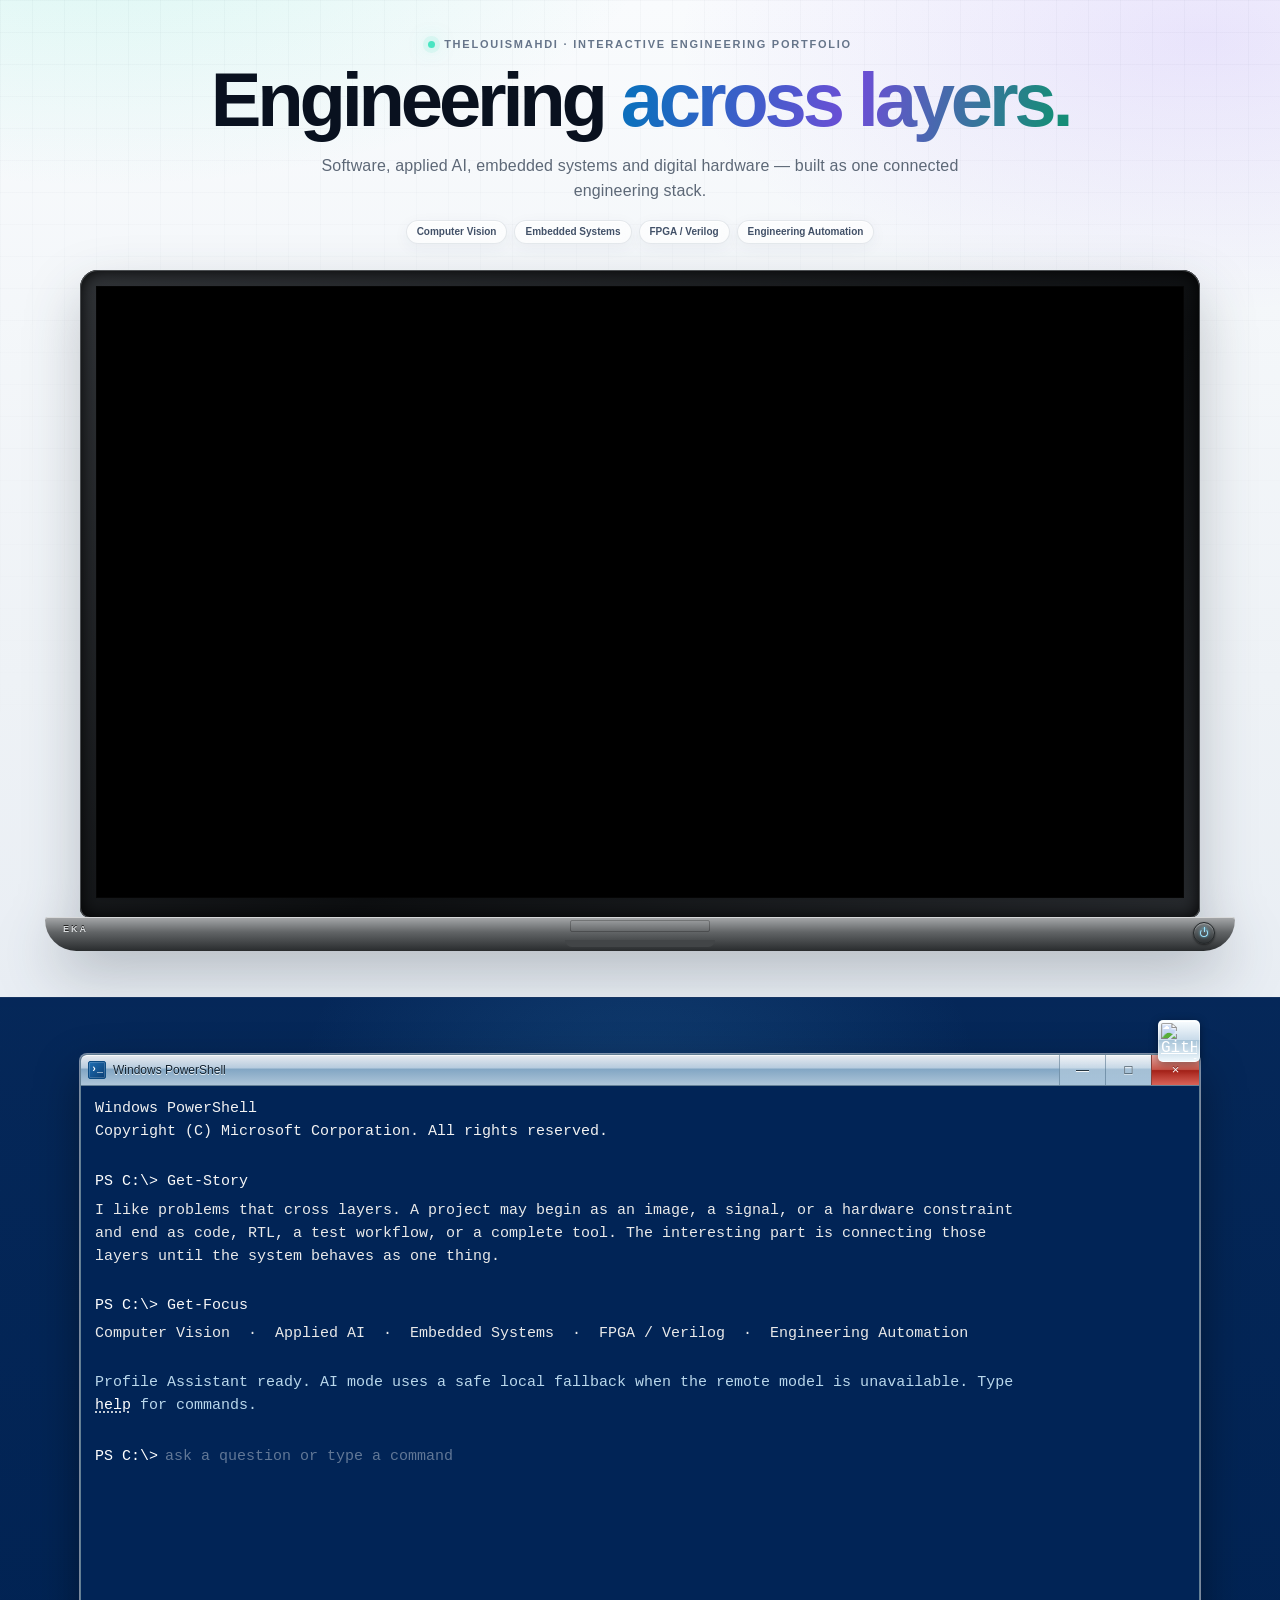
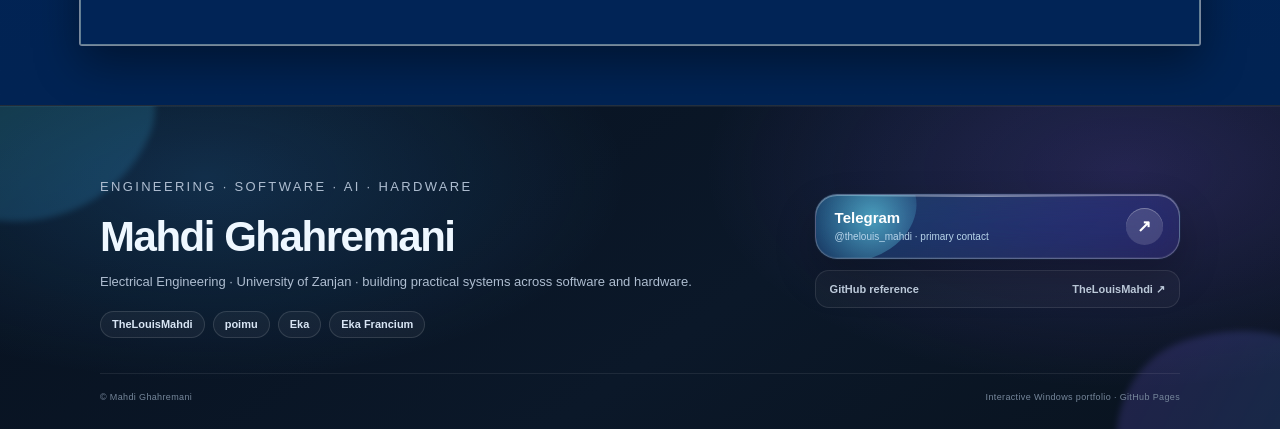
==== commit 3bef9303: "refactor: polish portfolio shell and remove printer" ====
--- a/index.html
+++ b/index.html
@@ -6,27 +6,35 @@
 <meta name="theme-color" content="#e9e7e2">
 <meta name="description" content="Mahdi Ghahremani, TheLouisMahdi, electrical engineering, embedded systems, FPGA, AI and computer vision.">
 <meta name="robots" content="index,follow">
-<meta property="og:title" content="Eka @GitHub · TheLouisMahdi">
+<meta property="og:title" content="TheLouisMahdi · Interactive Engineering Portfolio">
 <meta property="og:description" content="An interactive Windows 7 portfolio for Mahdi Ghahremani: FPGA, embedded systems, AI vision and engineering projects.">
 <meta property="og:type" content="website">
 <meta property="og:url" content="https://thelouismahdi.github.io/TheLouisMahdi/">
 <meta property="og:image" content="https://avatars.githubusercontent.com/u/284312505?v=4">
 <link rel="canonical" href="https://thelouismahdi.github.io/TheLouisMahdi/">
 <link rel="icon" href="data:image/svg+xml,%3Csvg xmlns='http://www.w3.org/2000/svg' viewBox='0 0 64 64'%3E%3Crect width='64' height='64' rx='12' fill='%23111820'/%3E%3Ctext x='32' y='43' text-anchor='middle' font-family='Arial' font-size='34' font-weight='700' fill='%237de3ff'%3EE%3C/text%3E%3C/svg%3E">
-<title>Eka @GitHub · TheLouisMahdi</title>
+<title>TheLouisMahdi · Interactive Engineering Portfolio</title>
 <link rel="stylesheet" href="css/base.css">
 <link rel="stylesheet" href="css/windows7.css">
-<link rel="stylesheet" href="css/receipt.css">
 <link rel="stylesheet" href="css/fidelity.css">
 <link rel="stylesheet" href="css/runtime.css" data-win7-runtime>
+<link rel="stylesheet" href="css/mobile-fit.css" data-mobile-fit>
+<link rel="stylesheet" href="css/site-shell.css">
 <style id="boot-critical">#bootScreen{position:absolute;inset:0;z-index:20000;display:grid;place-items:center;background:#020202;color:#fff}</style>
 </head>
 <body>
 <main>
 <section class="hero">
-  <div class="hero-bar">
-    <a class="eka-link" href="https://github.com/TheLouisMahdi" target="_blank" rel="noreferrer">Eka @GitHub</a>
-    <span class="hero-name">Mahdi Ghahremani · TheLouisMahdi</span>
+  <div class="site-intro">
+    <div class="site-intro-kicker">TheLouisMahdi · Interactive Engineering Portfolio</div>
+    <h1>Engineering <span>across layers.</span></h1>
+    <p>Software, applied AI, embedded systems and digital hardware — built as one connected engineering stack.</p>
+    <div class="site-intro-tags" aria-label="Focus areas">
+      <span>Computer Vision</span>
+      <span>Embedded Systems</span>
+      <span>FPGA / Verilog</span>
+      <span>Engineering Automation</span>
+    </div>
   </div>
 
   <section class="laptop" aria-label="Interactive Windows 7 portfolio">
@@ -46,7 +54,6 @@
             <div class="windows-boot hidden" id="windowsBoot">
               <div class="boot-mark" aria-hidden="true"><i></i><i></i><i></i><i></i></div>
               <strong>Starting Windows</strong>
-              <span>Microsoft Windows 7 Professional</span>
             </div>
           </section>
 
@@ -268,7 +275,7 @@
             </div>
             <button class="desktop-toolbar-button" id="desktopToolbarBtn">Desktop <span>»</span></button>
             <div class="tray-flyout desktop-toolbar-menu hidden" id="desktopToolbarMenu">
-              <button data-toolbar-open="computer">Computer</button><button data-toolbar-open="documents">Documents</button><button data-toolbar-open="pictures">Pictures</button><button data-toolbar-app="notepad">Notepad</button><button data-toolbar-app="printprofile">Print Profile</button><button data-toolbar-external="https://github.com/TheLouisMahdi">Eka @GitHub</button>
+              <button data-toolbar-open="computer">Computer</button><button data-toolbar-open="documents">Documents</button><button data-toolbar-open="pictures">Pictures</button><button data-toolbar-app="notepad">Notepad</button><button data-toolbar-external="https://github.com/TheLouisMahdi">GitHub · TheLouisMahdi</button>
             </div>
             <div class="tray">
               <button class="tray-button tray-overflow-button" id="trayOverflowBtn" aria-label="Show hidden icons">▲</button>
@@ -293,31 +300,7 @@
     <div class="laptop-base"><span class="laptop-brand">EKA</span><div class="trackpad"></div><button class="laptop-power" id="laptopPower" aria-label="EKA laptop power button"><i></i></button></div>
   </section>
 
-  <section class="printer-zone" id="printerZone">
-    <div class="printer">
-      <div class="printer-head">
-        <div class="printer-logo">E</div><span>EKA THERMAL PROFILE TERMINAL</span><div class="printer-home">⌂ Home</div>
-      </div>
-      <div class="printer-order"><div><strong>Mahdi Ghahremani</strong><span class="printer-sub">GitHub engineering profile</span></div><div><small>Profile</small><b>@TheLouisMahdi</b></div></div>
-      <div class="printer-live"><span class="printer-spinner"></span><span id="statusText">Ready to print profile receipt</span><div class="led-wrap"><i></i><span id="printerState">READY</span></div></div>
-      <div class="printer-track"><i id="printerProgress"></i></div>
-      <div class="slot"></div>
-    </div>
-    <div class="receipt-stage">
-      <article class="receipt hidden" id="receipt"></article>
-      <button class="tear-zone hidden" id="tearZone" aria-label="Tear current receipt">
-        <span class="tear-line"></span><span>Pull or click to tear</span>
-      </button>
-      <div class="torn-stack" id="tornStack"></div>
-    </div>
-    <div class="printer-actions">
-      <button id="printBtn">Print Profile</button>
-      <button id="pdfBtn">PDF</button>
-      <button id="txtBtn">TXT</button>
-      <button id="copyBtn">Copy</button>
-    </div>
-    <div class="printer-status">Local EKA printer · no account or payment required</div>
-  </section>
+
 </section>
 
 <section class="readme" id="about">
@@ -412,6 +395,34 @@
     <p class="learning">The most enjoyable thing in the world for me is learning.</p>
   </article>
 </section>
+<footer class="site-footer" aria-label="Profile links">
+  <div class="site-footer-inner">
+    <div class="footer-identity">
+      <p class="footer-eyebrow">Engineering · Software · AI · Hardware</p>
+      <h2>Mahdi Ghahremani</h2>
+      <p>Electrical Engineering · University of Zanjan · building practical systems across software and hardware.</p>
+      <div class="footer-aliases" aria-label="Online aliases">
+        <span>TheLouisMahdi</span>
+        <span>poimu</span>
+        <span>Eka</span>
+        <span>Eka Francium</span>
+      </div>
+    </div>
+    <div class="footer-actions">
+      <a class="liquid-telegram" href="https://t.me/thelouis_mahdi" target="_blank" rel="noreferrer">
+        <span><strong>Telegram</strong><small>@thelouis_mahdi · primary contact</small></span>
+        <b aria-hidden="true">↗</b>
+      </a>
+      <a class="footer-github" href="https://github.com/TheLouisMahdi" target="_blank" rel="noreferrer">
+        <span>GitHub reference</span><strong>TheLouisMahdi ↗</strong>
+      </a>
+    </div>
+  </div>
+  <div class="footer-bottom">
+    <span>© Mahdi Ghahremani</span>
+    <span>Interactive Windows portfolio · GitHub Pages</span>
+  </div>
+</footer>
 </main>
 <script type="module" src="js/app.js"></script>
 </body>
--- a/css/base.css
+++ b/css/base.css
@@ -5,6 +5,9 @@
 button,input,textarea{font:inherit}
 button,a{-webkit-tap-highlight-color:transparent}
 .hidden{display:none!important}
+html:not(.system-powered) .system-screen:not(#powerOffScreen){display:none!important}
+html:not(.system-powered) #powerOffScreen{position:absolute;inset:0;z-index:30000;display:block!important;background:#000!important;color:transparent!important}
+html:not(.system-powered) #powerOffScreen>*{visibility:hidden!important}
 .hero{min-height:100vh;padding:22px 20px 64px;background:radial-gradient(circle at 50% 0,#f8f7f3 0,color-mix(in srgb,var(--site-accent) 8%,#e9e7e2) 46%,color-mix(in srgb,var(--site-accent) 15%,#ddd9d1) 100%);transition:background .28s ease}
 .hero-bar{max-width:1200px;margin:0 auto 16px;display:flex;align-items:center;justify-content:space-between;gap:16px}
 .eka-link{font-size:15px;font-weight:800;color:var(--site-accent-dark);text-decoration:none;letter-spacing:.02em}
@@ -69,13 +72,6 @@
 .screen{cursor:default}
 .fake-cursor{display:none!important}
 }
-@media print{body *{visibility:hidden!important}
-.printer-zone,.printer-zone *,.receipt,.receipt *{visibility:visible!important}
-.printer-zone{position:absolute!important;inset:0!important;margin:0!important;padding:0!important;background:#fff!important}
-.printer,.printer-actions,.printer-status,.tear-zone,.torn-stack{display:none!important}
-.receipt-stage{min-height:0!important}
-.receipt{display:block!important;position:static!important;transform:none!important;margin:0 auto!important;box-shadow:none!important;border:0!important}
-}
 @media(max-width:760px){
 body{overflow-x:hidden}
 .hero{padding-left:0;padding-right:0}
--- a/css/runtime.css
+++ b/css/runtime.css
@@ -24,35 +24,6 @@
 .fake-cursor.right-click:after{border-color:#ffd45a;animation:rightClickPulse .35s ease-out}
 @keyframes leftClickPulse{0%{opacity:1;transform:scale(.3)}100%{opacity:0;transform:scale(1.5)}}
 @keyframes rightClickPulse{0%{opacity:1;transform:scale(.4)}55%{opacity:1;transform:scale(1)}100%{opacity:0;transform:scale(1.45)}}
-.printer{overflow:hidden}
-.printer.printer-working .led-wrap i{animation:printerLed .34s steps(1) infinite}
-.printer.printer-working .slot{box-shadow:inset 0 2px 5px #000,0 0 9px rgba(101,231,255,.28)}
-.printer.printer-working:after{content:"";position:absolute;left:8%;right:8%;bottom:15px;height:1px;background:linear-gradient(90deg,transparent,#7eeaff,white,#7eeaff,transparent);box-shadow:0 0 8px #83eaff;animation:printHead 1.05s linear infinite;opacity:.7}
-.printing-active .slot:after{content:"";display:block;width:28%;height:3px;margin:3px auto 0;border-radius:2px;background:#f6f0df;box-shadow:0 1px 2px #000}
-.receipt{touch-action:none}
-.receipt.printing{transform:translate3d(0,-100%,0)}
-.receipt.printing .receipt-section,.receipt.printing .receipt-header,.receipt.printing .receipt-total,.receipt.printing .receipt-time,.receipt.printing .receipt-code{animation:inkResolve .48s ease both}
-.torn-receipt.arriving{opacity:0;transform:translateY(-12px) rotate(0)!important}
-.torn-receipt{transition:transform .35s ease,opacity .35s ease}
-.mini-code{margin-top:8px;text-align:center;letter-spacing:.15em;font-weight:700}
-@keyframes printerLed{0%,49%{background:#63e173;box-shadow:0 0 10px #4dff6e}50%,100%{background:#ffd35a;box-shadow:0 0 10px #ffd35a}}
-@keyframes printHead{0%{transform:translateX(-85%)}50%{transform:translateX(85%)}100%{transform:translateX(-85%)}}
-@keyframes inkResolve{0%{filter:blur(.35px);opacity:.35}100%{filter:none;opacity:1}}
-@media(max-width:760px){
-  .screen.pointer-active .fake-cursor{display:block!important;width:32px;height:32px}
-  .window{min-width:0!important}
-  .explorer-window,.console-window,.notepad-window,.browser-window{left:7px!important;top:20px!important;width:calc(100% - 14px)!important;height:calc(100% - 58px)!important;transform:none!important}
-  .explorer-body{grid-template-columns:84px 1fr!important}
-  .file-grid{grid-template-columns:repeat(auto-fill,minmax(70px,1fr));gap:4px}
-  .file-item{min-height:65px;padding:3px}.file-icon{width:32px;height:32px}.file-name{font-size:8px;line-height:10px}
-  .console-body{font-size:9px}.console-input-row{font-size:9px}
-  .notepad-window textarea{font-size:9px}
-  .browser-window iframe{height:calc(100% - 84px)}
-  .win-context-menu{width:164px;font-size:9px}.win-context-menu button{height:27px;padding-left:17px}
-  .printer-zone{width:min(610px,96vw)}
-  .printer{padding:13px 14px 17px}.receipt{max-width:94%}.tear-zone,.torn-stack{max-width:94%}
-}
-
 .personalization-page>main{display:flex;min-width:0;flex-direction:column;overflow:hidden}
 .theme-browser{min-height:150px;flex:1;overflow:auto;padding:0 8px 8px;border:1px solid #cbd5da;background:#fff}
 
--- a/css/mobile-fit.css
+++ b/css/mobile-fit.css
@@ -0,0 +1,68 @@
+@media(max-width:760px), (max-width:900px) and (max-height:520px) and (orientation:landscape){
+  html,body{max-width:100%;overflow-x:hidden}
+  .hero{min-height:0!important;padding:8px 0 22px!important}
+  .hero-bar{width:min(calc(100vw - 16px),560px);margin:0 auto 7px!important;padding:0!important}
+  .laptop{width:min(calc(100vw - 8px),132svh,560px)!important;margin:0 auto!important;filter:drop-shadow(0 12px 14px rgba(0,0,0,.24))}
+  .lid{padding:6px 6px 8px!important;border-radius:10px 10px 7px 7px!important}
+  .screen{width:100%!important;height:auto!important;min-height:0!important;aspect-ratio:16/9!important}
+  .laptop-base{height:18px!important;margin:0 -4px!important;border-radius:2px 2px 18px 18px!important}
+  .trackpad{top:2px;width:92px;height:8px}
+
+  .desktop-icons{top:5px!important;left:4px!important;grid-template-rows:repeat(3,52px)!important;gap:1px 3px!important}
+  .desktop-icon{width:50px!important;height:50px!important;padding:2px 1px!important}
+  .desktop-svg{width:25px!important;height:25px!important;margin-bottom:1px!important}
+  .desktop-label{font-size:7px!important;line-height:8px!important}
+
+  .start-menu{left:2px!important;bottom:32px!important;width:calc(100% - 4px)!important;height:calc(100% - 34px)!important;grid-template-columns:61% 39%!important;border-radius:5px 5px 0 0!important}
+  .start-left{padding:4px 4px 25px!important;overflow:hidden}
+  .start-user{height:23px!important;padding:0 2px 2px!important;font-size:7px!important}
+  .user-tile{width:20px!important;height:20px!important;font-size:11px!important}
+  .program-list{height:calc(100% - 22px);padding-top:2px!important;overflow:auto}
+  .start-program{height:23px!important;gap:4px!important;padding:1px 3px!important;font-size:7px!important}
+  .start-program span{width:18px!important;height:18px!important}
+  .searchbox{left:4px!important;right:4px!important;bottom:4px!important;width:calc(100% - 8px)!important;height:20px!important;padding:2px 4px!important;font-size:7px!important}
+  .start-right{padding:34px 4px 4px!important;overflow:auto}
+  .start-avatar{top:4px!important;width:28px!important;height:28px!important;font-size:14px!important}
+  .start-link{min-height:20px!important;padding:4px!important;font-size:7px!important}
+
+  .taskbar{height:32px!important}
+  .start-orb{width:39px!important;height:37px!important;margin-bottom:-2px!important}
+  .start-orb svg{width:35px!important;height:35px!important}
+  .task-button{width:34px!important;height:28px!important;margin:1px 0!important}
+  .task-button span{width:21px!important;height:21px!important}
+  .tray{padding-left:2px!important;font-size:6px!important}
+  .tray-small,.tray-signal{padding:0 2px!important}
+  .clock{min-width:49px!important;height:31px!important;padding:1px 3px!important;font-size:6px!important}
+  .peek{height:32px!important}
+
+  .window.maximized{height:calc(100% - 32px)!important}
+  .explorer-window,.console-window,.notepad-window,.browser-window{left:4px!important;top:4px!important;width:calc(100% - 8px)!important;height:calc(100% - 38px)!important}
+  .calculator-window,.run-window{max-width:calc(100% - 8px)!important;max-height:calc(100% - 38px)!important}
+  .comfy-window{left:2px!important;top:2px!important;width:calc(100% - 4px)!important;height:calc(100% - 34px)!important;min-width:0!important;min-height:0!important}
+  .purble-dialog{max-height:94%!important;overflow:auto!important}
+
+  .portfolio-liquid .ps-stage{min-height:0!important;padding:48px 8px 18px!important}
+  .portfolio-liquid .ps-github{top:8px!important;right:8px!important;width:34px!important;height:34px!important}
+  .portfolio-liquid .ps-window{width:100%!important;margin:0!important}
+  .portfolio-liquid .ps-titlebar{height:27px!important;font-size:10px!important}
+  .portfolio-liquid .ps-controls i{width:30px!important}
+  .portfolio-liquid .ps-controls .ps-close{width:34px!important}
+  .portfolio-liquid .ps-console{height:min(56svh,460px)!important;min-height:0!important;padding:8px 8px 12px!important;font-size:11px!important;line-height:1.48!important;overscroll-behavior:contain}
+  .portfolio-liquid .ps-banner{margin-bottom:17px!important}
+  .portfolio-liquid .ps-turn{margin-bottom:16px!important}
+  .portfolio-liquid .ps-input-line{padding-bottom:8px!important}
+}
+
+@media(max-width:430px){
+  .hero{padding-top:5px!important}
+  .hero-bar{font-size:11px}
+  .portfolio-liquid .ps-stage{padding-top:44px!important}
+  .portfolio-liquid .ps-console{height:min(52svh,420px)!important;font-size:10.5px!important}
+}
+
+@media(max-width:900px) and (max-height:520px) and (orientation:landscape){
+  .hero{padding-bottom:10px!important}
+  .laptop{width:min(calc(100vw - 10px),132svh,620px)!important}
+  .portfolio-liquid .ps-stage{padding-top:42px!important}
+  .portfolio-liquid .ps-console{height:62svh!important}
+}
--- a/css/site-shell.css
+++ b/css/site-shell.css
@@ -0,0 +1,265 @@
+:root{
+  --shell-ink:#0b1220;
+  --shell-muted:#5d6877;
+  --shell-line:rgba(26,42,65,.12);
+  --shell-blue:#3aa7ff;
+  --shell-violet:#8b5cf6;
+  --shell-cyan:#48e5c2;
+}
+body{background:#eef2f6;color:var(--shell-ink)}
+main{overflow:clip}
+.hero{
+  position:relative;
+  min-height:0;
+  padding:34px 20px 46px;
+  overflow:hidden;
+  background:
+    radial-gradient(900px 430px at 8% -8%,rgba(72,229,194,.18),transparent 62%),
+    radial-gradient(850px 440px at 94% 4%,rgba(139,92,246,.14),transparent 62%),
+    linear-gradient(180deg,#f9fbfd 0%,#eef2f6 68%,#e9eef4 100%);
+}
+.hero:before{
+  content:"";
+  position:absolute;
+  inset:0;
+  pointer-events:none;
+  background-image:linear-gradient(rgba(14,28,48,.025) 1px,transparent 1px),linear-gradient(90deg,rgba(14,28,48,.025) 1px,transparent 1px);
+  background-size:32px 32px;
+  mask-image:linear-gradient(to bottom,#000,transparent 78%);
+}
+.site-intro{
+  position:relative;
+  z-index:2;
+  width:min(1040px,100%);
+  margin:0 auto 26px;
+  text-align:center;
+}
+.site-intro-kicker{
+  display:inline-flex;
+  align-items:center;
+  gap:9px;
+  margin-bottom:12px;
+  color:#66758a;
+  font:700 11px/1.2 "Segoe UI",Inter,Arial,sans-serif;
+  letter-spacing:.16em;
+  text-transform:uppercase;
+}
+.site-intro-kicker:before{
+  content:"";
+  width:7px;
+  height:7px;
+  border-radius:50%;
+  background:var(--shell-cyan);
+  box-shadow:0 0 0 5px rgba(72,229,194,.12),0 0 18px rgba(72,229,194,.55);
+}
+.site-intro h1{
+  margin:0;
+  color:#09111f;
+  font:750 clamp(38px,6vw,76px)/.98 "Segoe UI",Inter,Arial,sans-serif;
+  letter-spacing:-.055em;
+}
+.site-intro h1 span{
+  background:linear-gradient(100deg,#0e6fbd 5%,#6d4ed6 52%,#168d78 96%);
+  -webkit-background-clip:text;
+  background-clip:text;
+  color:transparent;
+}
+.site-intro p{
+  max-width:700px;
+  margin:15px auto 0;
+  color:var(--shell-muted);
+  font:500 clamp(13px,1.7vw,16px)/1.6 "Segoe UI",Inter,Arial,sans-serif;
+  letter-spacing:.01em;
+}
+.site-intro-tags{
+  display:flex;
+  flex-wrap:wrap;
+  justify-content:center;
+  gap:7px;
+  margin-top:16px;
+}
+.site-intro-tags span{
+  padding:6px 10px;
+  border:1px solid rgba(27,56,85,.1);
+  border-radius:999px;
+  background:rgba(255,255,255,.64);
+  box-shadow:inset 0 1px rgba(255,255,255,.85),0 4px 15px rgba(35,61,90,.05);
+  color:#425168;
+  font:650 10px/1 "Segoe UI",Inter,Arial,sans-serif;
+  backdrop-filter:blur(8px);
+}
+.laptop{position:relative;z-index:1;width:min(1120px,96vw);filter:drop-shadow(0 24px 28px rgba(24,37,52,.24))}
+
+/* The biography should feel like a section, not a second full-height page. */
+.portfolio-liquid{border-top:1px solid rgba(255,255,255,.08)}
+
+.site-footer{
+  position:relative;
+  overflow:hidden;
+  padding:58px 20px 26px;
+  background:
+    radial-gradient(620px 300px at 16% 22%,rgba(58,167,255,.18),transparent 68%),
+    radial-gradient(620px 320px at 88% 20%,rgba(139,92,246,.2),transparent 68%),
+    linear-gradient(145deg,#07111f,#0b1829 58%,#09131f);
+  color:#eef7ff;
+  border-top:1px solid rgba(255,255,255,.1);
+  box-shadow:inset 0 1px rgba(255,255,255,.05);
+}
+.site-footer:before,.site-footer:after{
+  content:"";
+  position:absolute;
+  width:240px;
+  height:240px;
+  border-radius:42% 58% 64% 36%/45% 40% 60% 55%;
+  filter:blur(3px);
+  opacity:.18;
+  pointer-events:none;
+}
+.site-footer:before{left:-90px;top:-115px;background:linear-gradient(135deg,#48e5c2,#3aa7ff);transform:rotate(22deg)}
+.site-footer:after{right:-80px;bottom:-140px;background:linear-gradient(135deg,#8b5cf6,#3aa7ff);transform:rotate(-18deg)}
+.site-footer-inner{
+  position:relative;
+  z-index:2;
+  width:min(1080px,100%);
+  margin:auto;
+  display:grid;
+  grid-template-columns:minmax(0,1.3fr) minmax(280px,.7fr);
+  gap:36px;
+  align-items:center;
+}
+.footer-eyebrow{
+  margin:0 0 8px;
+  color:#7dd8ff;
+  font:700 10px/1.2 "Segoe UI",Inter,Arial,sans-serif;
+  letter-spacing:.18em;
+  text-transform:uppercase;
+}
+.footer-identity h2{
+  margin:0;
+  font:750 clamp(27px,4vw,42px)/1.05 "Segoe UI",Inter,Arial,sans-serif;
+  letter-spacing:-.035em;
+}
+.footer-identity>p{
+  max-width:620px;
+  margin:12px 0 18px;
+  color:#aebdd0;
+  font:400 13px/1.65 "Segoe UI",Inter,Arial,sans-serif;
+}
+.footer-aliases{display:flex;flex-wrap:wrap;gap:8px}
+.footer-aliases span{
+  padding:7px 11px;
+  border:1px solid rgba(255,255,255,.12);
+  border-radius:999px;
+  background:rgba(255,255,255,.045);
+  color:#d8e5f4;
+  font:650 11px/1 "Segoe UI",Inter,Arial,sans-serif;
+}
+.footer-actions{display:grid;gap:11px}
+.liquid-telegram{
+  position:relative;
+  isolation:isolate;
+  display:flex;
+  min-height:64px;
+  align-items:center;
+  justify-content:space-between;
+  gap:16px;
+  overflow:hidden;
+  padding:13px 16px 13px 19px;
+  border:1px solid rgba(255,255,255,.26);
+  border-radius:22px;
+  background:linear-gradient(135deg,rgba(62,177,255,.22),rgba(116,88,255,.14));
+  color:#fff;
+  text-decoration:none;
+  box-shadow:inset 0 1px rgba(255,255,255,.34),inset 0 -1px rgba(255,255,255,.08),0 18px 40px rgba(0,0,0,.23),0 0 0 1px rgba(82,193,255,.05);
+  backdrop-filter:blur(18px) saturate(145%);
+  -webkit-backdrop-filter:blur(18px) saturate(145%);
+  transition:transform .18s ease,border-color .18s ease,box-shadow .18s ease;
+}
+.liquid-telegram:before{
+  content:"";
+  position:absolute;
+  z-index:-1;
+  width:120px;
+  height:95px;
+  left:-18px;
+  top:-30px;
+  border-radius:48% 52% 58% 42%;
+  background:radial-gradient(circle at 60% 60%,rgba(111,237,255,.56),rgba(44,153,255,.05) 68%,transparent 70%);
+  transform:rotate(-16deg);
+}
+.liquid-telegram:after{
+  content:"";
+  position:absolute;
+  inset:1px 18% auto 10%;
+  height:1px;
+  background:linear-gradient(90deg,transparent,rgba(255,255,255,.7),transparent);
+  opacity:.65;
+}
+.liquid-telegram:hover,.liquid-telegram:focus-visible{
+  transform:translateY(-2px);
+  border-color:rgba(125,216,255,.48);
+  box-shadow:inset 0 1px rgba(255,255,255,.42),0 22px 46px rgba(0,0,0,.29),0 0 30px rgba(58,167,255,.12);
+}
+.liquid-telegram strong{display:block;font:730 15px/1.15 "Segoe UI",Inter,Arial,sans-serif}
+.liquid-telegram small{display:block;margin-top:4px;color:#b9d6eb;font:500 10px/1.2 "Segoe UI",Inter,Arial,sans-serif}
+.liquid-telegram b{
+  display:grid;
+  flex:0 0 auto;
+  width:37px;
+  height:37px;
+  place-items:center;
+  border-radius:50%;
+  background:rgba(255,255,255,.14);
+  box-shadow:inset 0 1px rgba(255,255,255,.28);
+  font-size:17px;
+}
+.footer-github{
+  display:flex;
+  align-items:center;
+  justify-content:space-between;
+  gap:12px;
+  padding:11px 14px;
+  border:1px solid rgba(255,255,255,.1);
+  border-radius:14px;
+  background:rgba(255,255,255,.035);
+  color:#c7d5e6;
+  text-decoration:none;
+  font:600 11px/1.3 "Segoe UI",Inter,Arial,sans-serif;
+  transition:background .18s ease,border-color .18s ease;
+}
+.footer-github:hover{background:rgba(255,255,255,.07);border-color:rgba(255,255,255,.2)}
+.footer-bottom{
+  position:relative;
+  z-index:2;
+  width:min(1080px,100%);
+  margin:35px auto 0;
+  padding-top:17px;
+  display:flex;
+  justify-content:space-between;
+  gap:14px;
+  border-top:1px solid rgba(255,255,255,.08);
+  color:#76879b;
+  font:500 9px/1.4 "Segoe UI",Inter,Arial,sans-serif;
+  letter-spacing:.04em;
+}
+@media(max-width:760px){
+  .hero{padding:20px 0 25px}
+  .site-intro{width:calc(100% - 28px);margin-bottom:17px}
+  .site-intro-kicker{margin-bottom:9px;font-size:8px;letter-spacing:.13em}
+  .site-intro h1{font-size:clamp(31px,10vw,48px);letter-spacing:-.045em}
+  .site-intro p{margin-top:10px;font-size:12px;line-height:1.5}
+  .site-intro-tags{margin-top:12px;gap:5px}
+  .site-intro-tags span{padding:5px 8px;font-size:8px}
+  .site-footer{padding:38px 16px 20px}
+  .site-footer-inner{grid-template-columns:1fr;gap:25px}
+  .footer-identity h2{font-size:29px}
+  .footer-identity>p{margin-bottom:14px;font-size:12px}
+  .liquid-telegram{min-height:59px;border-radius:19px}
+  .footer-bottom{margin-top:27px;flex-direction:column;gap:5px}
+}
+@media(max-width:420px){
+  .site-intro-tags span:nth-child(n+4){display:none}
+  .footer-aliases{gap:6px}
+  .footer-aliases span{font-size:10px;padding:6px 9px}
+}
+@media(prefers-reduced-motion:reduce){.liquid-telegram{transition:none}}
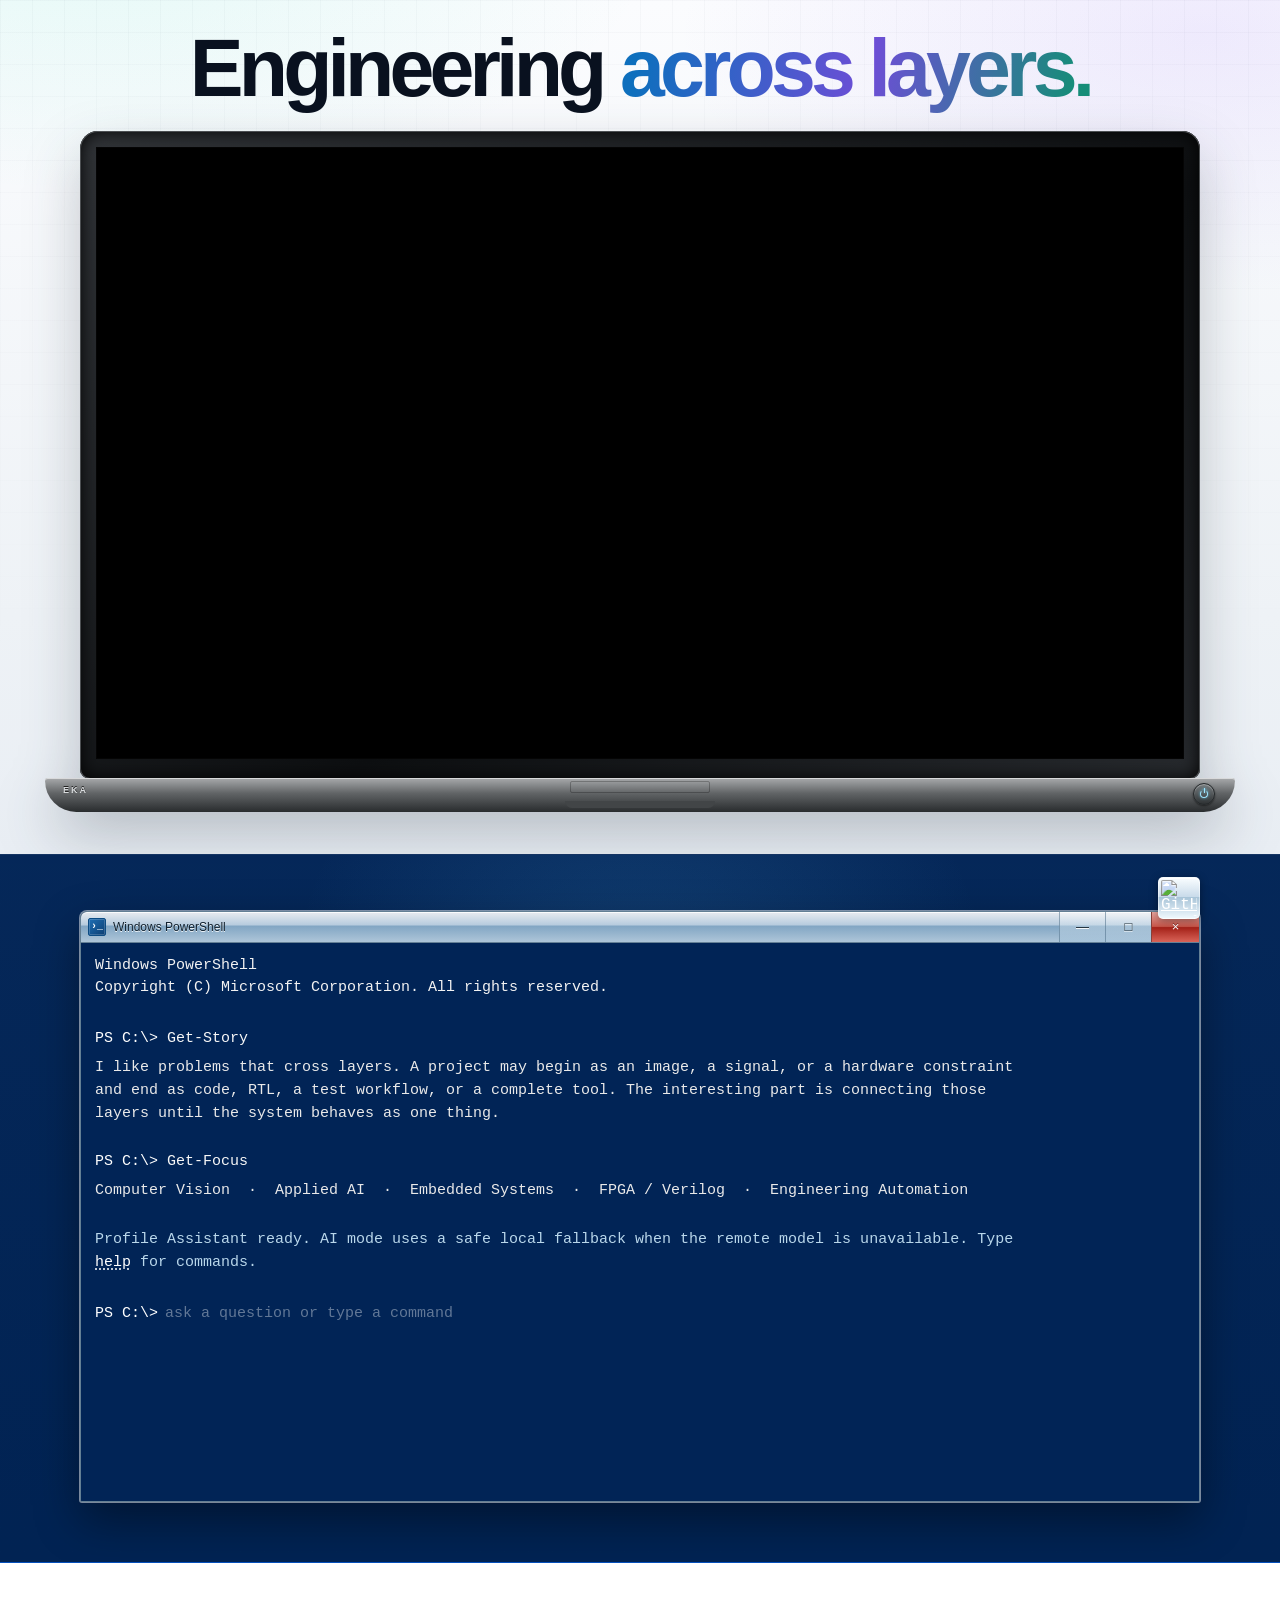
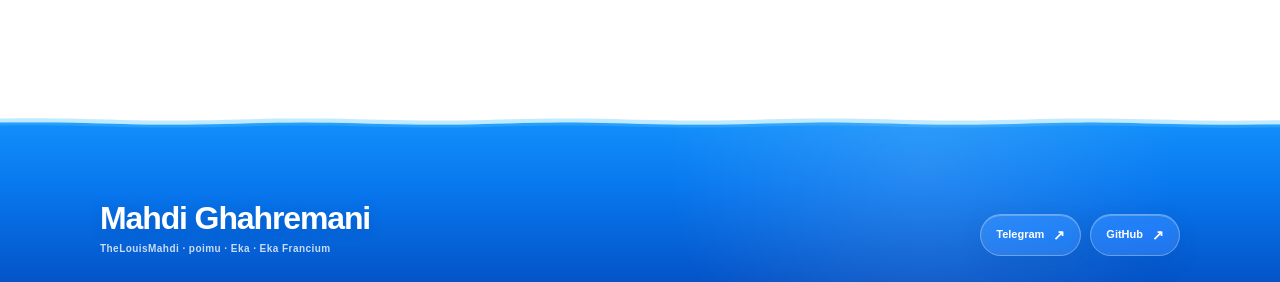
==== commit 4a9d9d45: "refactor: simplify hero and add interactive liquid footer" ====
--- a/index.html
+++ b/index.html
@@ -26,15 +26,7 @@
 <main>
 <section class="hero">
   <div class="site-intro">
-    <div class="site-intro-kicker">TheLouisMahdi · Interactive Engineering Portfolio</div>
     <h1>Engineering <span>across layers.</span></h1>
-    <p>Software, applied AI, embedded systems and digital hardware — built as one connected engineering stack.</p>
-    <div class="site-intro-tags" aria-label="Focus areas">
-      <span>Computer Vision</span>
-      <span>Embedded Systems</span>
-      <span>FPGA / Verilog</span>
-      <span>Engineering Automation</span>
-    </div>
   </div>
 
   <section class="laptop" aria-label="Interactive Windows 7 portfolio">
@@ -396,34 +388,20 @@
   </article>
 </section>
 <footer class="site-footer" aria-label="Profile links">
-  <div class="site-footer-inner">
+  <canvas class="footer-liquid" id="footerLiquid" aria-hidden="true"></canvas>
+  <div class="footer-content">
     <div class="footer-identity">
-      <p class="footer-eyebrow">Engineering · Software · AI · Hardware</p>
-      <h2>Mahdi Ghahremani</h2>
-      <p>Electrical Engineering · University of Zanjan · building practical systems across software and hardware.</p>
-      <div class="footer-aliases" aria-label="Online aliases">
-        <span>TheLouisMahdi</span>
-        <span>poimu</span>
-        <span>Eka</span>
-        <span>Eka Francium</span>
-      </div>
-    </div>
-    <div class="footer-actions">
-      <a class="liquid-telegram" href="https://t.me/thelouis_mahdi" target="_blank" rel="noreferrer">
-        <span><strong>Telegram</strong><small>@thelouis_mahdi · primary contact</small></span>
-        <b aria-hidden="true">↗</b>
-      </a>
-      <a class="footer-github" href="https://github.com/TheLouisMahdi" target="_blank" rel="noreferrer">
-        <span>GitHub reference</span><strong>TheLouisMahdi ↗</strong>
-      </a>
-    </div>
-  </div>
-  <div class="footer-bottom">
-    <span>© Mahdi Ghahremani</span>
-    <span>Interactive Windows portfolio · GitHub Pages</span>
+      <strong>Mahdi Ghahremani</strong>
+      <span class="footer-aliases">TheLouisMahdi · poimu · Eka · Eka Francium</span>
+    </div>
+    <nav class="footer-links" aria-label="External profile links">
+      <a href="https://t.me/thelouis_mahdi" target="_blank" rel="noreferrer">Telegram <span aria-hidden="true">↗</span></a>
+      <a href="https://github.com/TheLouisMahdi" target="_blank" rel="noreferrer">GitHub <span aria-hidden="true">↗</span></a>
+    </nav>
   </div>
 </footer>
 </main>
 <script type="module" src="js/app.js"></script>
+<script type="module" src="js/footer-liquid.js"></script>
 </body>
 </html>
--- a/css/site-shell.css
+++ b/css/site-shell.css
@@ -1,265 +1,145 @@
 :root{
   --shell-ink:#0b1220;
-  --shell-muted:#5d6877;
-  --shell-line:rgba(26,42,65,.12);
-  --shell-blue:#3aa7ff;
-  --shell-violet:#8b5cf6;
-  --shell-cyan:#48e5c2;
+  --shell-blue:#0878ef;
 }
 body{background:#eef2f6;color:var(--shell-ink)}
 main{overflow:clip}
 .hero{
   position:relative;
   min-height:0;
-  padding:34px 20px 46px;
+  padding:30px 20px 42px;
   overflow:hidden;
   background:
-    radial-gradient(900px 430px at 8% -8%,rgba(72,229,194,.18),transparent 62%),
-    radial-gradient(850px 440px at 94% 4%,rgba(139,92,246,.14),transparent 62%),
-    linear-gradient(180deg,#f9fbfd 0%,#eef2f6 68%,#e9eef4 100%);
+    radial-gradient(900px 420px at 8% -8%,rgba(72,229,194,.13),transparent 62%),
+    radial-gradient(850px 420px at 94% 4%,rgba(139,92,246,.11),transparent 62%),
+    linear-gradient(180deg,#fbfcfe 0%,#eef2f6 72%,#e9eef4 100%);
 }
 .hero:before{
   content:"";
   position:absolute;
   inset:0;
   pointer-events:none;
-  background-image:linear-gradient(rgba(14,28,48,.025) 1px,transparent 1px),linear-gradient(90deg,rgba(14,28,48,.025) 1px,transparent 1px);
+  background-image:linear-gradient(rgba(14,28,48,.023) 1px,transparent 1px),linear-gradient(90deg,rgba(14,28,48,.023) 1px,transparent 1px);
   background-size:32px 32px;
-  mask-image:linear-gradient(to bottom,#000,transparent 78%);
+  mask-image:linear-gradient(to bottom,#000,transparent 80%);
 }
 .site-intro{
   position:relative;
   z-index:2;
-  width:min(1040px,100%);
-  margin:0 auto 26px;
+  width:min(1120px,100%);
+  margin:0 auto 24px;
   text-align:center;
-}
-.site-intro-kicker{
-  display:inline-flex;
-  align-items:center;
-  gap:9px;
-  margin-bottom:12px;
-  color:#66758a;
-  font:700 11px/1.2 "Segoe UI",Inter,Arial,sans-serif;
-  letter-spacing:.16em;
-  text-transform:uppercase;
-}
-.site-intro-kicker:before{
-  content:"";
-  width:7px;
-  height:7px;
-  border-radius:50%;
-  background:var(--shell-cyan);
-  box-shadow:0 0 0 5px rgba(72,229,194,.12),0 0 18px rgba(72,229,194,.55);
 }
 .site-intro h1{
   margin:0;
   color:#09111f;
-  font:750 clamp(38px,6vw,76px)/.98 "Segoe UI",Inter,Arial,sans-serif;
-  letter-spacing:-.055em;
+  font:760 clamp(42px,6.3vw,82px)/.95 "Segoe UI",Inter,Arial,sans-serif;
+  letter-spacing:-.06em;
 }
 .site-intro h1 span{
-  background:linear-gradient(100deg,#0e6fbd 5%,#6d4ed6 52%,#168d78 96%);
+  background:linear-gradient(100deg,#0e6fbd 5%,#6d4ed6 53%,#168d78 96%);
   -webkit-background-clip:text;
   background-clip:text;
   color:transparent;
 }
-.site-intro p{
-  max-width:700px;
-  margin:15px auto 0;
-  color:var(--shell-muted);
-  font:500 clamp(13px,1.7vw,16px)/1.6 "Segoe UI",Inter,Arial,sans-serif;
-  letter-spacing:.01em;
-}
-.site-intro-tags{
-  display:flex;
-  flex-wrap:wrap;
-  justify-content:center;
-  gap:7px;
-  margin-top:16px;
-}
-.site-intro-tags span{
-  padding:6px 10px;
-  border:1px solid rgba(27,56,85,.1);
-  border-radius:999px;
-  background:rgba(255,255,255,.64);
-  box-shadow:inset 0 1px rgba(255,255,255,.85),0 4px 15px rgba(35,61,90,.05);
-  color:#425168;
-  font:650 10px/1 "Segoe UI",Inter,Arial,sans-serif;
-  backdrop-filter:blur(8px);
-}
 .laptop{position:relative;z-index:1;width:min(1120px,96vw);filter:drop-shadow(0 24px 28px rgba(24,37,52,.24))}
-
-/* The biography should feel like a section, not a second full-height page. */
 .portfolio-liquid{border-top:1px solid rgba(255,255,255,.08)}
 
 .site-footer{
   position:relative;
+  isolation:isolate;
+  min-height:320px;
   overflow:hidden;
-  padding:58px 20px 26px;
-  background:
-    radial-gradient(620px 300px at 16% 22%,rgba(58,167,255,.18),transparent 68%),
-    radial-gradient(620px 320px at 88% 20%,rgba(139,92,246,.2),transparent 68%),
-    linear-gradient(145deg,#07111f,#0b1829 58%,#09131f);
-  color:#eef7ff;
-  border-top:1px solid rgba(255,255,255,.1);
-  box-shadow:inset 0 1px rgba(255,255,255,.05);
+  border-top:1px solid rgba(15,37,67,.08);
+  background:linear-gradient(180deg,#fff 0 48%,#1598ff 52%,#0453c7 100%);
 }
-.site-footer:before,.site-footer:after{
-  content:"";
+.footer-liquid{
   position:absolute;
-  width:240px;
-  height:240px;
-  border-radius:42% 58% 64% 36%/45% 40% 60% 55%;
-  filter:blur(3px);
-  opacity:.18;
+  z-index:0;
+  inset:0;
+  display:block;
+  width:100%;
+  height:100%;
+  touch-action:pan-y;
+}
+.footer-content{
+  position:absolute;
+  z-index:2;
+  left:50%;
+  bottom:26px;
+  width:min(1080px,calc(100% - 40px));
+  transform:translateX(-50%);
+  display:flex;
+  align-items:flex-end;
+  justify-content:space-between;
+  gap:22px;
+  color:#fff;
   pointer-events:none;
 }
-.site-footer:before{left:-90px;top:-115px;background:linear-gradient(135deg,#48e5c2,#3aa7ff);transform:rotate(22deg)}
-.site-footer:after{right:-80px;bottom:-140px;background:linear-gradient(135deg,#8b5cf6,#3aa7ff);transform:rotate(-18deg)}
-.site-footer-inner{
-  position:relative;
-  z-index:2;
-  width:min(1080px,100%);
-  margin:auto;
-  display:grid;
-  grid-template-columns:minmax(0,1.3fr) minmax(280px,.7fr);
-  gap:36px;
+.footer-identity strong{
+  display:block;
+  margin:0;
+  font:760 clamp(22px,3vw,32px)/1 "Segoe UI",Inter,Arial,sans-serif;
+  letter-spacing:-.035em;
+  text-shadow:0 2px 14px rgba(0,54,128,.18);
+}
+.footer-aliases{
+  display:block;
+  margin-top:8px;
+  color:rgba(255,255,255,.78);
+  font:560 10px/1.4 "Segoe UI",Inter,Arial,sans-serif;
+  letter-spacing:.045em;
+}
+.footer-links{
+  display:flex;
+  gap:9px;
+  pointer-events:auto;
+}
+.footer-links a{
+  display:inline-flex;
   align-items:center;
-}
-.footer-eyebrow{
-  margin:0 0 8px;
-  color:#7dd8ff;
-  font:700 10px/1.2 "Segoe UI",Inter,Arial,sans-serif;
-  letter-spacing:.18em;
-  text-transform:uppercase;
-}
-.footer-identity h2{
-  margin:0;
-  font:750 clamp(27px,4vw,42px)/1.05 "Segoe UI",Inter,Arial,sans-serif;
-  letter-spacing:-.035em;
-}
-.footer-identity>p{
-  max-width:620px;
-  margin:12px 0 18px;
-  color:#aebdd0;
-  font:400 13px/1.65 "Segoe UI",Inter,Arial,sans-serif;
-}
-.footer-aliases{display:flex;flex-wrap:wrap;gap:8px}
-.footer-aliases span{
-  padding:7px 11px;
-  border:1px solid rgba(255,255,255,.12);
+  gap:9px;
+  min-height:42px;
+  padding:0 15px;
+  border:1px solid rgba(255,255,255,.3);
   border-radius:999px;
-  background:rgba(255,255,255,.045);
-  color:#d8e5f4;
-  font:650 11px/1 "Segoe UI",Inter,Arial,sans-serif;
-}
-.footer-actions{display:grid;gap:11px}
-.liquid-telegram{
-  position:relative;
-  isolation:isolate;
-  display:flex;
-  min-height:64px;
-  align-items:center;
-  justify-content:space-between;
-  gap:16px;
-  overflow:hidden;
-  padding:13px 16px 13px 19px;
-  border:1px solid rgba(255,255,255,.26);
-  border-radius:22px;
-  background:linear-gradient(135deg,rgba(62,177,255,.22),rgba(116,88,255,.14));
+  background:rgba(255,255,255,.13);
   color:#fff;
   text-decoration:none;
-  box-shadow:inset 0 1px rgba(255,255,255,.34),inset 0 -1px rgba(255,255,255,.08),0 18px 40px rgba(0,0,0,.23),0 0 0 1px rgba(82,193,255,.05);
-  backdrop-filter:blur(18px) saturate(145%);
-  -webkit-backdrop-filter:blur(18px) saturate(145%);
-  transition:transform .18s ease,border-color .18s ease,box-shadow .18s ease;
+  box-shadow:inset 0 1px rgba(255,255,255,.26),0 8px 24px rgba(0,61,143,.12);
+  backdrop-filter:blur(10px) saturate(120%);
+  -webkit-backdrop-filter:blur(10px) saturate(120%);
+  font:680 11px/1 "Segoe UI",Inter,Arial,sans-serif;
+  transition:transform .16s ease,background .16s ease,border-color .16s ease;
 }
-.liquid-telegram:before{
-  content:"";
-  position:absolute;
-  z-index:-1;
-  width:120px;
-  height:95px;
-  left:-18px;
-  top:-30px;
-  border-radius:48% 52% 58% 42%;
-  background:radial-gradient(circle at 60% 60%,rgba(111,237,255,.56),rgba(44,153,255,.05) 68%,transparent 70%);
-  transform:rotate(-16deg);
+.footer-links a span{font-size:14px;line-height:1}
+.footer-links a:hover,.footer-links a:focus-visible{
+  transform:translateY(-2px);
+  background:rgba(255,255,255,.2);
+  border-color:rgba(255,255,255,.5);
 }
-.liquid-telegram:after{
-  content:"";
-  position:absolute;
-  inset:1px 18% auto 10%;
-  height:1px;
-  background:linear-gradient(90deg,transparent,rgba(255,255,255,.7),transparent);
-  opacity:.65;
-}
-.liquid-telegram:hover,.liquid-telegram:focus-visible{
-  transform:translateY(-2px);
-  border-color:rgba(125,216,255,.48);
-  box-shadow:inset 0 1px rgba(255,255,255,.42),0 22px 46px rgba(0,0,0,.29),0 0 30px rgba(58,167,255,.12);
-}
-.liquid-telegram strong{display:block;font:730 15px/1.15 "Segoe UI",Inter,Arial,sans-serif}
-.liquid-telegram small{display:block;margin-top:4px;color:#b9d6eb;font:500 10px/1.2 "Segoe UI",Inter,Arial,sans-serif}
-.liquid-telegram b{
-  display:grid;
-  flex:0 0 auto;
-  width:37px;
-  height:37px;
-  place-items:center;
-  border-radius:50%;
-  background:rgba(255,255,255,.14);
-  box-shadow:inset 0 1px rgba(255,255,255,.28);
-  font-size:17px;
-}
-.footer-github{
-  display:flex;
-  align-items:center;
-  justify-content:space-between;
-  gap:12px;
-  padding:11px 14px;
-  border:1px solid rgba(255,255,255,.1);
-  border-radius:14px;
-  background:rgba(255,255,255,.035);
-  color:#c7d5e6;
-  text-decoration:none;
-  font:600 11px/1.3 "Segoe UI",Inter,Arial,sans-serif;
-  transition:background .18s ease,border-color .18s ease;
-}
-.footer-github:hover{background:rgba(255,255,255,.07);border-color:rgba(255,255,255,.2)}
-.footer-bottom{
-  position:relative;
-  z-index:2;
-  width:min(1080px,100%);
-  margin:35px auto 0;
-  padding-top:17px;
-  display:flex;
-  justify-content:space-between;
-  gap:14px;
-  border-top:1px solid rgba(255,255,255,.08);
-  color:#76879b;
-  font:500 9px/1.4 "Segoe UI",Inter,Arial,sans-serif;
-  letter-spacing:.04em;
-}
+
 @media(max-width:760px){
-  .hero{padding:20px 0 25px}
-  .site-intro{width:calc(100% - 28px);margin-bottom:17px}
-  .site-intro-kicker{margin-bottom:9px;font-size:8px;letter-spacing:.13em}
-  .site-intro h1{font-size:clamp(31px,10vw,48px);letter-spacing:-.045em}
-  .site-intro p{margin-top:10px;font-size:12px;line-height:1.5}
-  .site-intro-tags{margin-top:12px;gap:5px}
-  .site-intro-tags span{padding:5px 8px;font-size:8px}
-  .site-footer{padding:38px 16px 20px}
-  .site-footer-inner{grid-template-columns:1fr;gap:25px}
-  .footer-identity h2{font-size:29px}
-  .footer-identity>p{margin-bottom:14px;font-size:12px}
-  .liquid-telegram{min-height:59px;border-radius:19px}
-  .footer-bottom{margin-top:27px;flex-direction:column;gap:5px}
+  .hero{padding:18px 0 24px}
+  .site-intro{width:calc(100% - 24px);margin-bottom:15px}
+  .site-intro h1{font-size:clamp(34px,10.5vw,50px);letter-spacing:-.05em}
+  .site-footer{min-height:290px}
+  .footer-content{
+    bottom:20px;
+    width:calc(100% - 28px);
+    flex-direction:column;
+    align-items:flex-start;
+    gap:14px;
+  }
+  .footer-identity strong{font-size:24px}
+  .footer-aliases{font-size:9px}
+  .footer-links{width:100%}
+  .footer-links a{flex:1;justify-content:center;min-height:40px;padding:0 11px}
 }
 @media(max-width:420px){
-  .site-intro-tags span:nth-child(n+4){display:none}
-  .footer-aliases{gap:6px}
-  .footer-aliases span{font-size:10px;padding:6px 9px}
+  .site-footer{min-height:275px}
+  .footer-content{bottom:16px}
+  .footer-identity strong{font-size:22px}
+  .footer-links a{font-size:10px}
 }
-@media(prefers-reduced-motion:reduce){.liquid-telegram{transition:none}}
+@media(prefers-reduced-motion:reduce){.footer-links a{transition:none}}
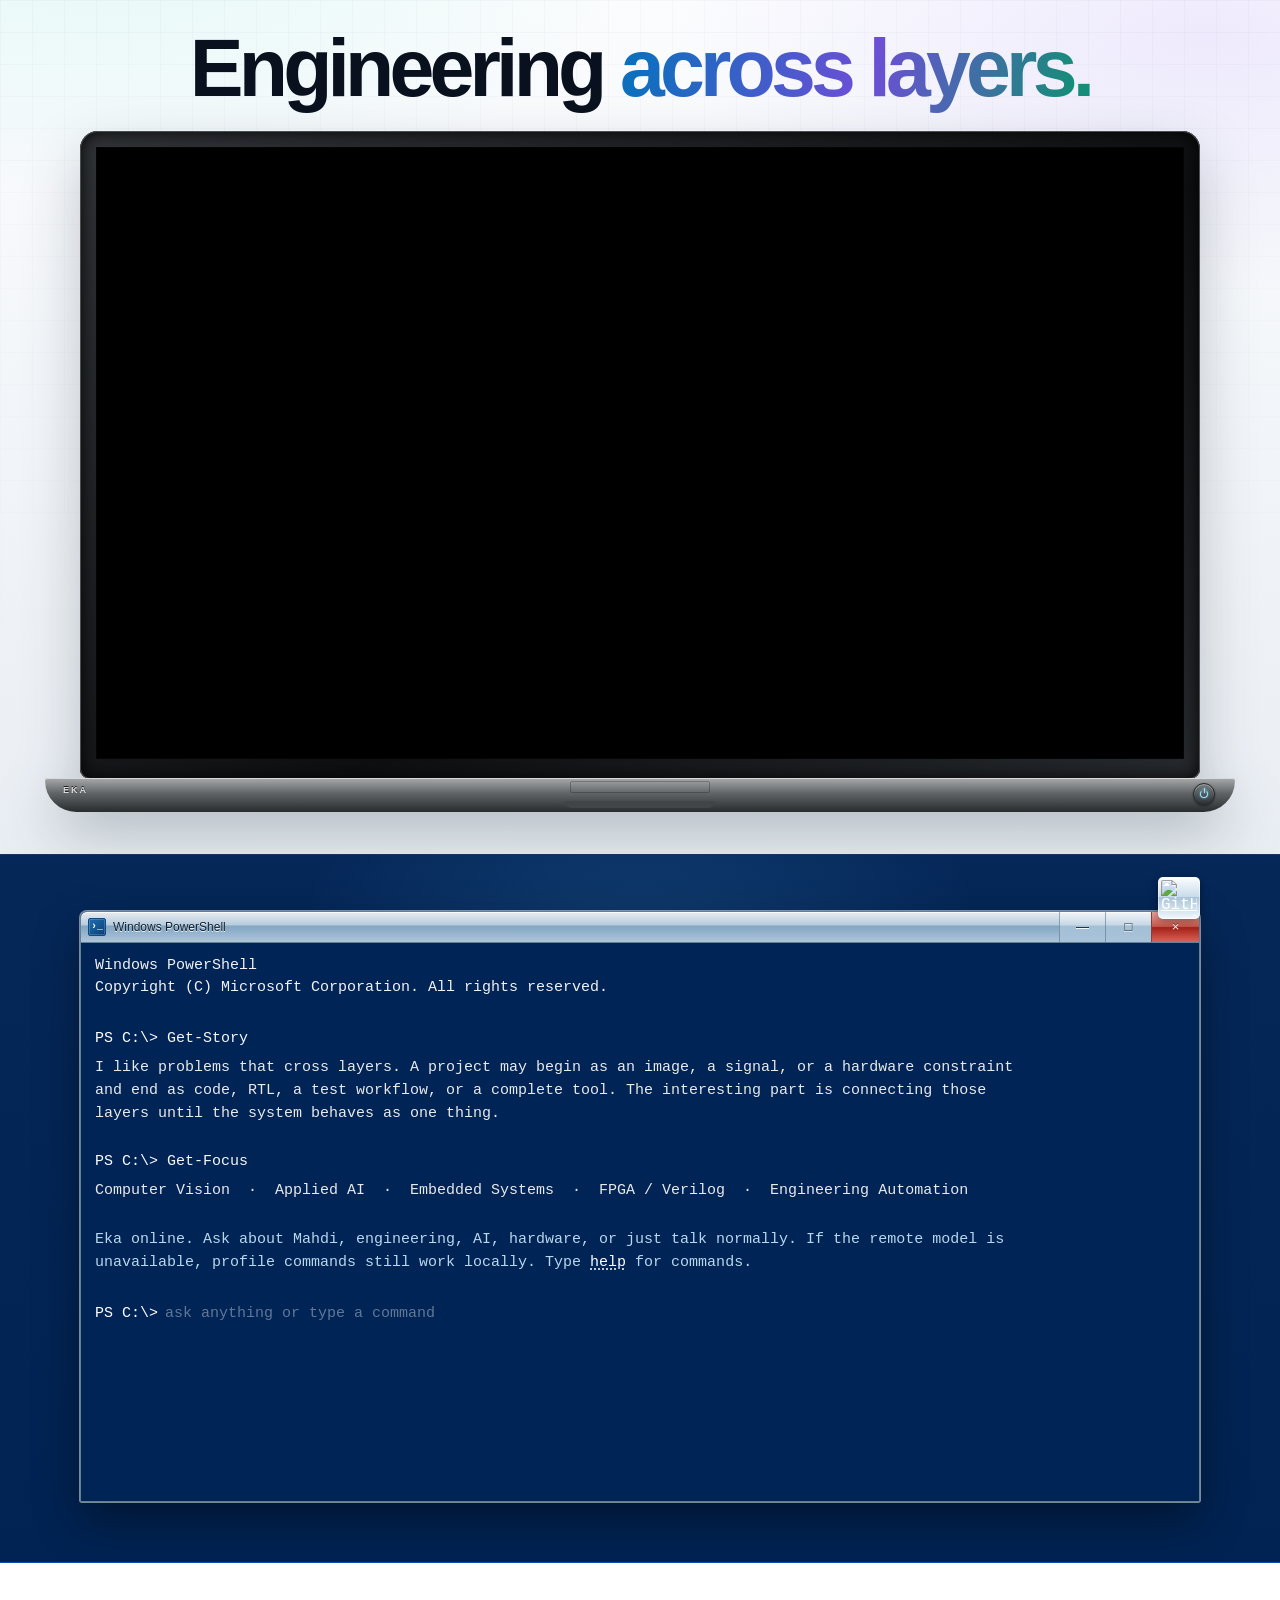
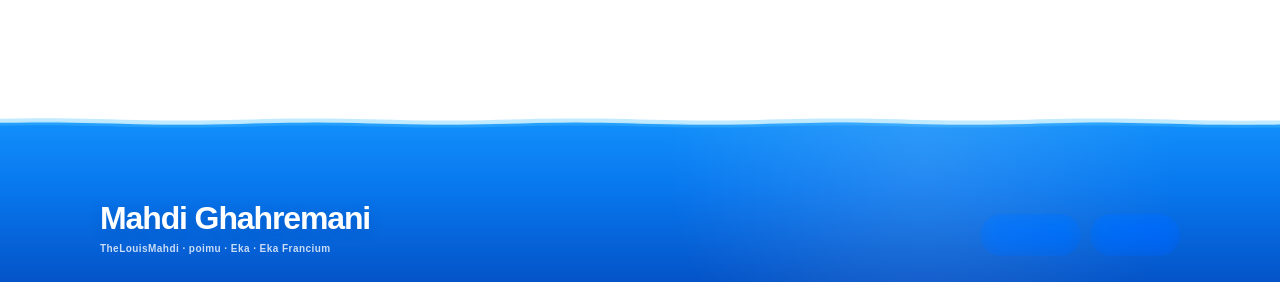
==== commit 07ab4ba4: "refactor: restore PowerShell AI portfolio layout" ====
--- a/index.html
+++ b/index.html
@@ -295,98 +295,7 @@
 
 </section>
 
-<section class="readme" id="about">
-  <div class="readme-head">
-    <h1>Mahdi Ghahremani <span>(TheLouisMahdi)</span></h1>
-    <p>Electrical Engineering Student at University of Zanjan · AI Vision · Embedded &amp; Digital Hardware Systems</p>
-    <div class="profile-links">
-      <a href="https://github.com/TheLouisMahdi" target="_blank" rel="noreferrer">GitHub · TheLouisMahdi</a>
-      <a href="https://t.me/thelouis_mahdi" target="_blank" rel="noreferrer">Telegram · @thelouis_mahdi</a>
-    </div>
-    <div class="badges">
-      <span>AI + Computer Vision</span><span>Electronics + Hardware</span><span>Embedded Systems</span><span>FPGA + Verilog</span><span>Local-First Tools</span><span>Digital Systems</span>
-    </div>
-  </div>
-
-  <article class="readme-section">
-    <h2>👨‍💻 About Me</h2>
-    <p>I'm <strong>Mahdi Ghahremani</strong>, known online as <strong>TheLouisMahdi</strong>. I am an <strong>Electrical Engineering student at the University of Zanjan</strong>, focused on practical work across <strong>computer vision</strong>, <strong>FPGA and Verilog RTL</strong>, <strong>embedded systems</strong>, <strong>applied AI</strong>, and <strong>hardware-software co-design</strong>.</p>
-    <p>I build practical systems at the intersection of <strong>engineering</strong>, <strong>software</strong>, <strong>AI</strong>, and <strong>hardware</strong>. My work usually starts from a technical problem and ends as a usable tool, prototype, or intelligent workflow.</p>
-    <p>Other online names I have used include <strong>poimu</strong>, <strong>eka</strong>, and <strong>Eka Francium</strong>. The name <strong>Eka Francium</strong> represents how I like to build: experimental, slightly unstable in the creative sense, and always trying to move one step beyond the obvious.</p>
-    <p>Some applied projects stay private because of technical, team, or company-related limitations.</p>
-  </article>
-
-  <article class="readme-section">
-    <h2>🧭 Current Roles</h2>
-    <div class="cards two">
-      <div><h3>🏝️ Three Islands Team</h3><p>Technical Lead, focused on engineering decisions, system design, and technical coordination.</p></div>
-      <div><h3>👁️ Rast Eye</h3><p>Technical, Software, and AI Engineer working on applied computer vision and intelligent systems.</p></div>
-    </div>
-  </article>
-
-  <article class="readme-section">
-    <h2>🚀 Focus Areas</h2>
-    <div class="cards two">
-      <div><h3>👁️ Computer Vision</h3><ul><li>Image processing</li><li>Object detection and recognition</li><li>Visual monitoring systems</li><li>Feature extraction</li><li>Camera-based intelligent systems</li></ul></div>
-      <div><h3>🧬 Applied AI</h3><ul><li>Deep learning workflows</li><li>Model training and evaluation</li><li>Pattern recognition</li><li>Classification and prediction models</li><li>AI-assisted engineering systems</li></ul></div>
-      <div><h3>🌱 Smart Engineering Systems</h3><ul><li>Smart irrigation intelligence</li><li>Environmental and sensor data analysis</li><li>Decision-support systems</li><li>Resource optimization</li><li>Signal and time-series analysis</li></ul></div>
-      <div><h3>⚙️ Hardware + Digital Systems</h3><ul><li>Electronics and circuit design</li><li>Digital logic and FPGA concepts</li><li>Embedded systems concepts</li><li>Hardware/software integration</li><li>Real-world engineering automation</li></ul></div>
-    </div>
-  </article>
-
-  <article class="readme-section">
-    <h2>⚡ Electrical Engineering Core</h2>
-    <div class="cards three">
-      <div><h3>🔌 Embedded Hardware</h3><ul><li>STM32, Arduino, and ESP32 prototyping</li><li>Microcontroller-based control logic</li><li>Sensor interfacing and data acquisition</li><li>Embedded C for hardware-level systems</li></ul></div>
-      <div><h3>🧠 Digital Logic + FPGA</h3><ul><li>Verilog RTL design</li><li>FPGA architecture concepts</li><li>Testbenches and simulation workflows</li><li>ModelSim-based verification</li></ul></div>
-      <div><h3>🧪 Circuit + Simulation Work</h3><ul><li>Schematic design and circuit analysis</li><li>Hardware/software co-design</li><li>Simulation-driven debugging</li><li>Engineering documentation and validation</li></ul></div>
-    </div>
-  </article>
-
-  <article class="readme-section">
-    <h2>🧩 Selected Projects</h2>
-    <div class="cards two projects">
-      <a href="https://github.com/TheLouisMahdi/npvt-terminal-converter" target="_blank" rel="noreferrer"><h3>🟢 NPVT Terminal Converter</h3><p>A local-first browser tool for converting between NPVT containers, V2Ray-style links, and Xray/V2Ray JSON profiles.</p></a>
-      <a href="https://github.com/TheLouisMahdi/lights-out-gf2-solver" target="_blank" rel="noreferrer"><h3>🧠 Lights Out GF(2) Solver</h3><p>An offline puzzle engine and solver built around linear algebra over GF(2), custom board generation, and automatic solving.</p></a>
-      <a href="https://github.com/TheLouisMahdi/VideoX_Compressor" target="_blank" rel="noreferrer"><h3>🎬 VideoX Compressor</h3><p>A Windows video-compression tool using FFmpeg with NVIDIA, Intel, AMD, and CPU processing paths for classes, tutorials, and screen recordings.</p></a>
-      <a href="https://github.com/TheLouisMahdi/LizardSpace" target="_blank" rel="noreferrer"><h3>🦎 Lizard Space</h3><p>A small offline Windows sound application with global keyboard reactions, system-tray controls, and Windows startup support.</p></a>
-      <a class="wide" href="https://github.com/TheLouisMahdi/fpga-cnn-fatigue-monitoring" target="_blank" rel="noreferrer"><h3>🔶 FPGA CNN Fatigue Monitoring</h3><p>A Python + FPGA co-processing prototype where Python handles the computer-vision pipeline and Verilog RTL accelerates CNN-style feature extraction from eye and mouth ROIs, with ModelSim-based accelerator verification.</p></a>
-      <a class="wide" href="https://github.com/TheLouisMahdi/proxy-speed-tester" target="_blank" rel="noreferrer"><h3>🌐 Proxy Speed Tester</h3><p>A Python HTTP CONNECT proxy validator that measures tunnel latency and HTTPS transfer speed for authorized upstream-proxy testing.</p></a>
-    </div>
-  </article>
-
-  <article class="readme-section">
-    <h2>🛠️ Tech Stack &amp; Tools</h2>
-    <div class="badges tech"><span>C#</span><span>Python</span><span>C</span><span>Verilog RTL Design</span><span>STM32</span><span>Arduino</span><span>ESP32</span><span>ModelSim</span><span>Proteus</span><span>MATLAB</span><span>HTML5</span><span>CSS3</span><span>JavaScript</span><span>GitHub</span><span>VS Code</span><span>Windows</span></div>
-  </article>
-
-  <article class="readme-section">
-    <h2>🎯 How I Build</h2>
-    <pre class="skill-bars">Practical AI        ██████████  100%
-Engineering         █████████░   90%
-Computer Vision     █████████░   90%
-Creative Systems    ████████░░   80%
-Hardware Thinking   ████████░░   80%</pre>
-    <p>I like projects that are <strong>useful</strong>, <strong>clean</strong>, <strong>experimental</strong>, and connected to real-world problems. A small tool built carefully is often more valuable than a large unfinished idea.</p>
-  </article>
-
-  <article class="readme-section">
-    <h2>🧠 How I Think</h2>
-    <p>I usually start with ideas. When I see a system, I naturally think about how it could be improved, rebuilt, simplified, or solved in a better way.</p>
-    <p>I enjoy the process of struggling with problems, testing different paths, failing, fixing, and pushing forward until the work is finished.</p>
-  </article>
-
-  <article class="readme-section contact">
-    <h2>📬 Contact</h2>
-    <p>I only use Telegram for social communication.</p>
-    <div class="profile-links"><a href="https://t.me/thelouis_mahdi" target="_blank" rel="noreferrer">Telegram · Contact Me</a></div>
-    <pre>Telegram ID: @thelouis_mahdi
-GitHub:      TheLouisMahdi
-Name:        Mahdi Ghahremani
-University:  University of Zanjan</pre>
-    <p class="learning">The most enjoyable thing in the world for me is learning.</p>
-  </article>
-</section>
+<section class="readme" id="about" aria-label="PowerShell profile assistant"></section>
 <footer class="site-footer" aria-label="Profile links">
   <canvas class="footer-liquid" id="footerLiquid" aria-hidden="true"></canvas>
   <div class="footer-content">
@@ -402,6 +311,7 @@
 </footer>
 </main>
 <script type="module" src="js/app.js"></script>
+<script type="module" src="js/profile-assistant.js"></script>
 <script type="module" src="js/footer-liquid.js"></script>
 </body>
 </html>
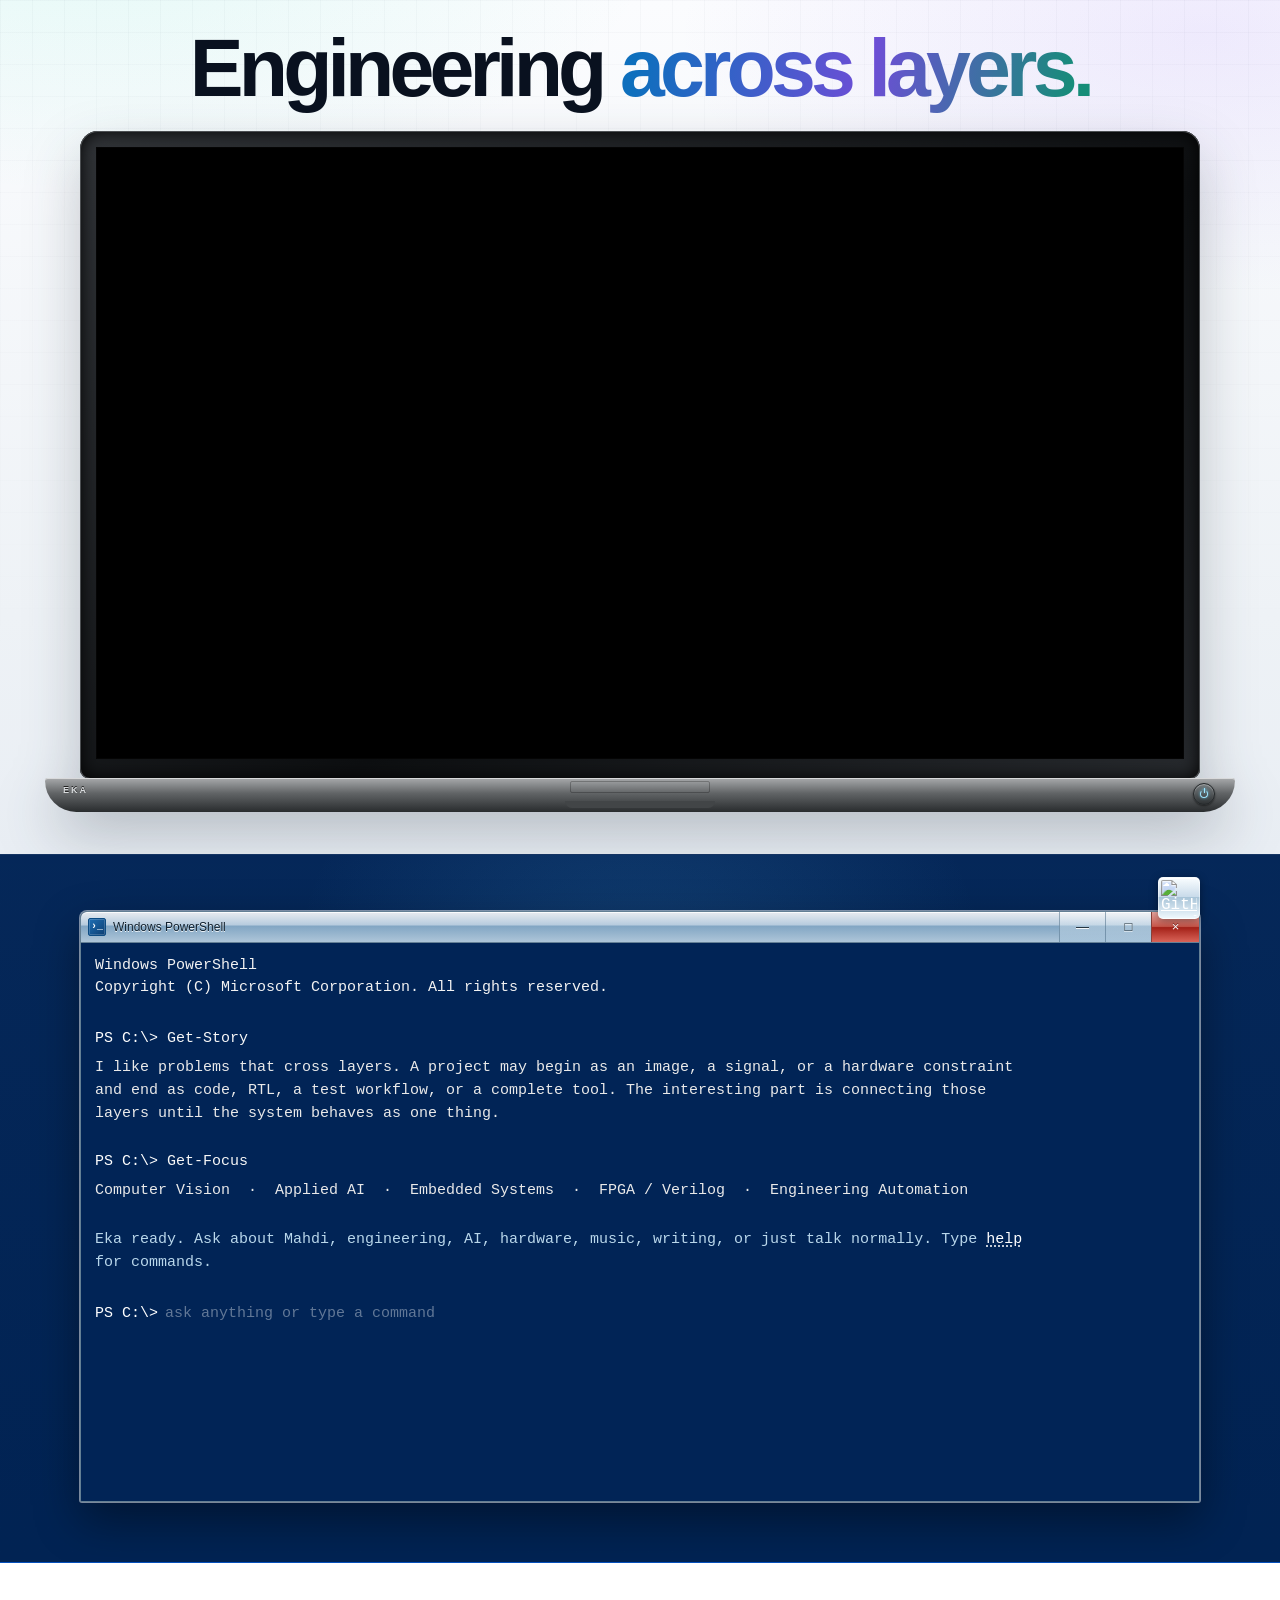
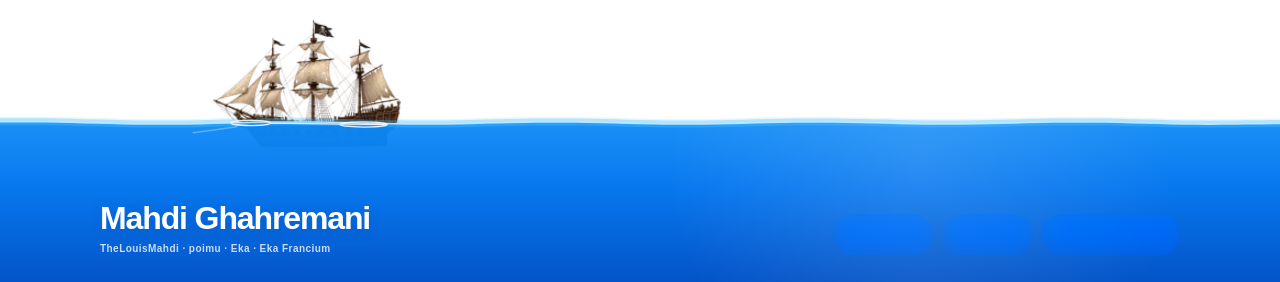
==== commit f3df38ea: "Collega il monitor follower al portfolio" ====
--- a/index.html
+++ b/index.html
@@ -228,6 +228,7 @@
                 <button class="start-program" data-app-open="notepad"><span data-icon="notepad"></span><b>Notepad</b></button>
                 <button class="start-program" data-app-open="calculator"><span data-icon="calculator"></span><b>Calculator</b></button>
                 <button class="start-program" data-open="projects"><span data-icon="github"></span><b>GitHub Projects</b></button>
+                <a class="start-program" href="follower-monitor/" target="_blank" rel="noopener noreferrer"><span data-icon="github"></span><b>Monitor follower</b></a>
                 <button class="start-program" data-external="https://t.me/thelouis_mahdi"><span data-icon="telegram"></span><b>Telegram</b></button>
               </div>
               <div class="start-search-results hidden" id="startSearchResults" aria-live="polite"></div>
@@ -306,6 +307,7 @@
     <nav class="footer-links" aria-label="External profile links">
       <a href="https://t.me/thelouis_mahdi" target="_blank" rel="noreferrer">Telegram <span aria-hidden="true">↗</span></a>
       <a href="https://github.com/TheLouisMahdi" target="_blank" rel="noreferrer">GitHub <span aria-hidden="true">↗</span></a>
+      <a href="follower-monitor/">Monitor follower <span aria-hidden="true">↗</span></a>
     </nav>
   </div>
 </footer>
